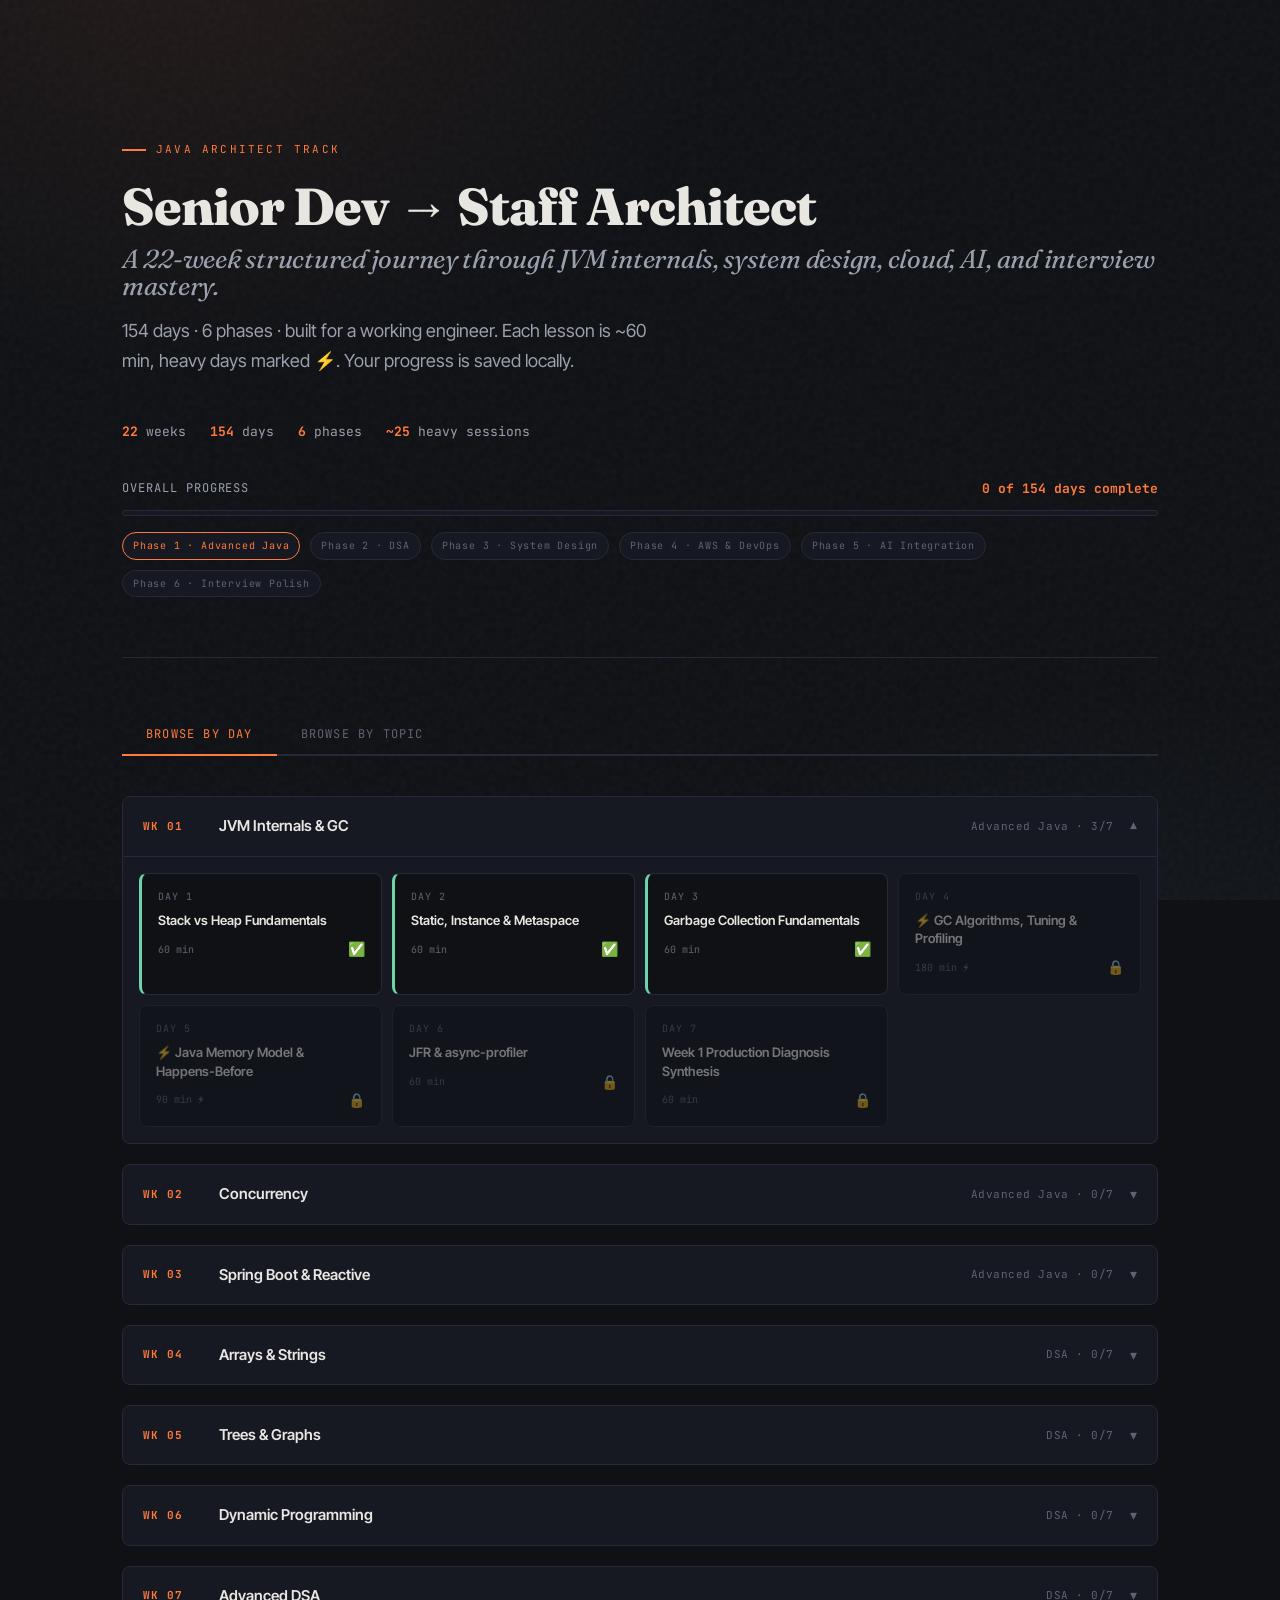
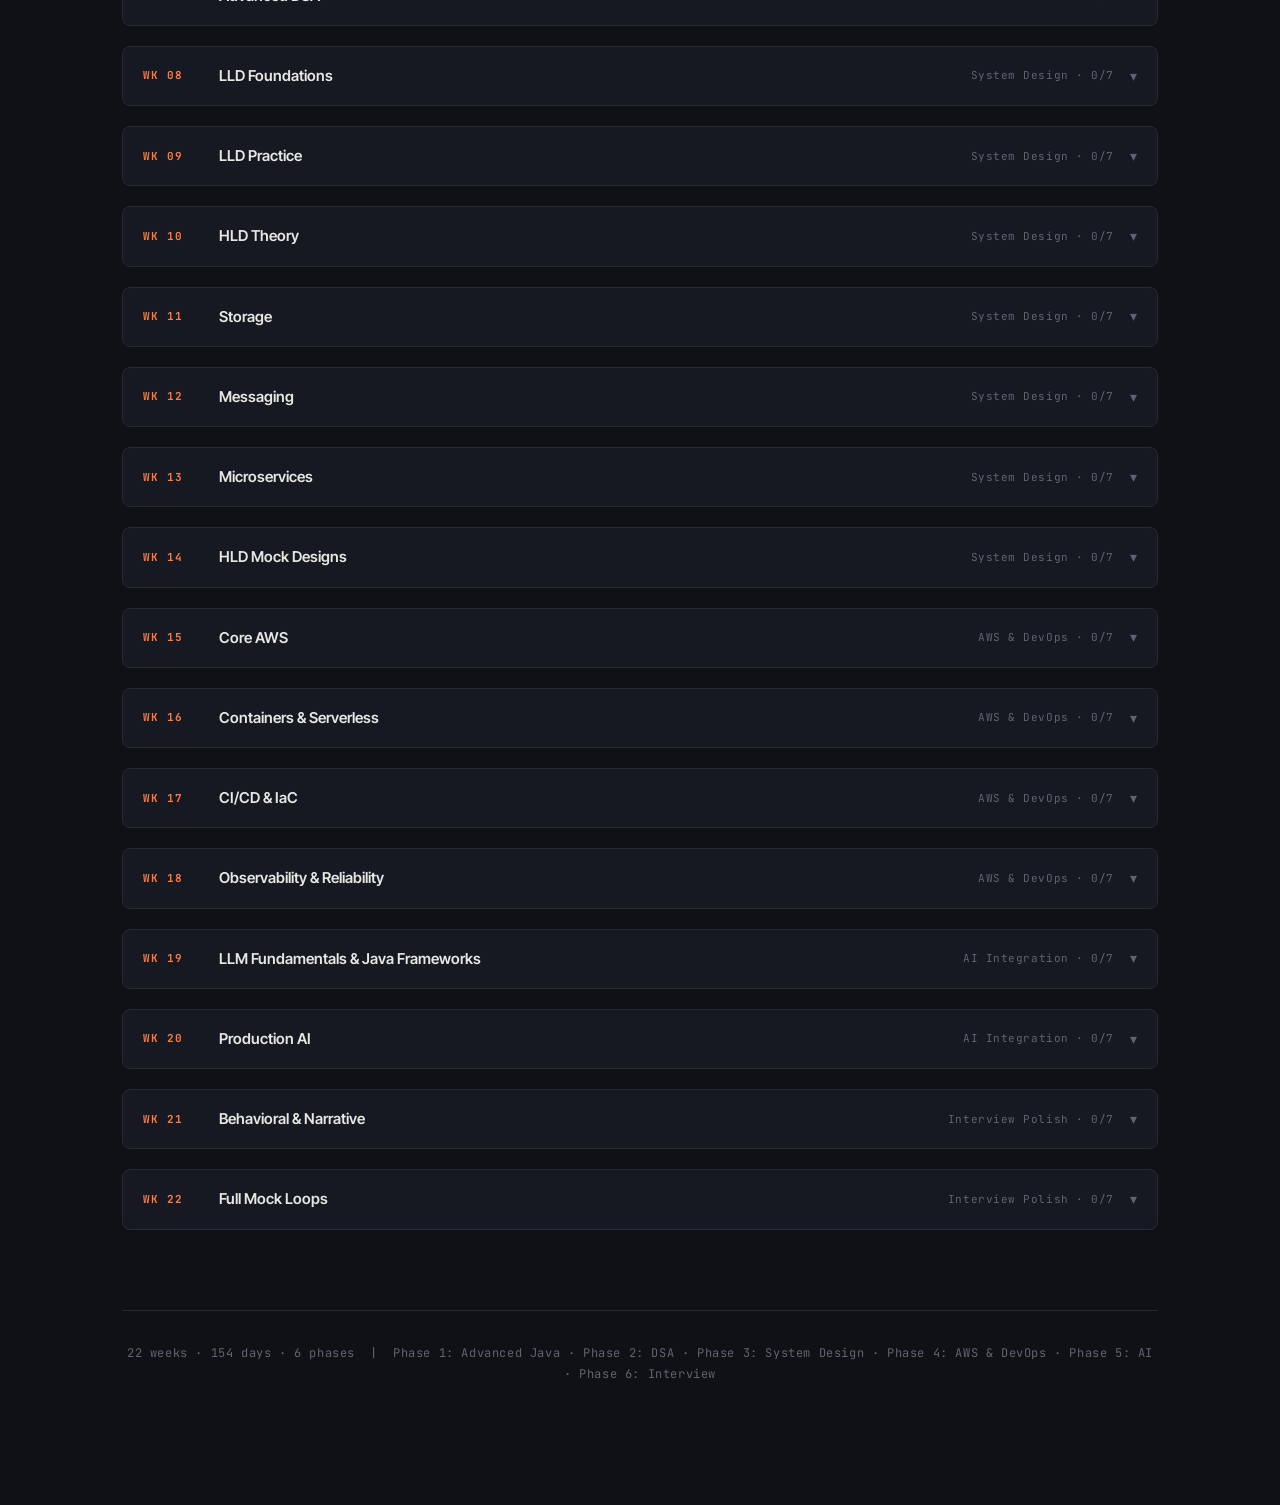
==== index.html @ 2252a4d2 "Initial site: 22-week Java Architect Track curriculum - index.html: landing page with progress bar, " ====
<!DOCTYPE html>
<html lang="en">
<head>
<meta charset="UTF-8">
<meta name="viewport" content="width=device-width, initial-scale=1.0">
<title>Java Architect Track — 22-Week Curriculum</title>
<link rel="preconnect" href="https://fonts.googleapis.com">
<link rel="preconnect" href="https://fonts.gstatic.com" crossorigin>
<link href="https://fonts.googleapis.com/css2?family=Fraunces:opsz,wght@9..144,400;9..144,600;9..144,800&family=JetBrains+Mono:wght@400;500;700&family=Inter+Tight:wght@400;500;600&display=swap" rel="stylesheet">
<link rel="stylesheet" href="assets/styles.css">
<style>
  /* Landing-page only overrides */
  body {
    background-image:
      radial-gradient(ellipse 900px 700px at 15% -5%, rgba(255,122,61,0.08), transparent 60%),
      radial-gradient(ellipse 700px 500px at 85% 110%, rgba(122,184,232,0.05), transparent 60%);
  }
  .hero-stat {
    display: inline-flex;
    align-items: center;
    gap: 8px;
    font-family: 'JetBrains Mono', monospace;
    font-size: 13px;
    color: var(--ink-dim);
    margin-right: 20px;
  }
  .hero-stat strong { color: var(--accent); }
</style>
</head>
<body>
<div class="grain"></div>

<div class="container-wide">

  <!-- ── HERO ─────────────────────────────────────────────── -->
  <section class="hero">
    <div class="hero-label">Java Architect Track</div>
    <h1>
      Senior Dev → Staff Architect
      <span class="sub">A 22-week structured journey through JVM internals, system design, cloud, AI, and interview mastery.</span>
    </h1>
    <p class="hero-subtitle">
      154 days · 6 phases · built for a working engineer. Each lesson is ~60 min, heavy days marked ⚡. Your progress is saved locally.
    </p>

    <div style="margin-bottom: 20px;">
      <span class="hero-stat"><strong>22</strong> weeks</span>
      <span class="hero-stat"><strong>154</strong> days</span>
      <span class="hero-stat"><strong>6</strong> phases</span>
      <span class="hero-stat"><strong>~25</strong> heavy sessions</span>
    </div>

    <!-- Progress bar -->
    <div class="progress-block">
      <div class="progress-meta">
        <span class="progress-label">OVERALL PROGRESS</span>
        <span class="progress-count" id="progress-count">0 of 154 days complete</span>
      </div>
      <div class="progress-bar-track">
        <div class="progress-bar-fill" id="progress-bar-fill" style="width:0%"></div>
      </div>
      <div class="progress-phases">
        <span class="phase-chip active">Phase 1 · Advanced Java</span>
        <span class="phase-chip">Phase 2 · DSA</span>
        <span class="phase-chip">Phase 3 · System Design</span>
        <span class="phase-chip">Phase 4 · AWS &amp; DevOps</span>
        <span class="phase-chip">Phase 5 · AI Integration</span>
        <span class="phase-chip">Phase 6 · Interview Polish</span>
      </div>
    </div>
  </section>

  <!-- ── NAV TABS ──────────────────────────────────────────── -->
  <nav class="tab-nav">
    <button class="tab-btn active" data-tab="day"   onclick="switchTab('day')">Browse by Day</button>
    <button class="tab-btn"        data-tab="topic" onclick="switchTab('topic')">Browse by Topic</button>
  </nav>

  <!-- ── BY DAY ────────────────────────────────────────────── -->
  <div class="tab-panel active" id="by-day-panel">
    <p class="section-label">All 22 Weeks</p>
    <!-- Rendered by app.js renderByDay() -->
  </div>

  <!-- ── BY TOPIC ──────────────────────────────────────────── -->
  <div class="tab-panel" id="by-topic-panel">
    <p class="section-label">By Topic</p>
    <!-- Rendered by app.js renderByTopic() -->
  </div>

  <!-- ── FOOTER ────────────────────────────────────────────── -->
  <footer>
    22 weeks &middot; 154 days &middot; 6 phases &nbsp;|&nbsp;
    Phase 1: Advanced Java &middot; Phase 2: DSA &middot; Phase 3: System Design &middot; Phase 4: AWS &amp; DevOps &middot; Phase 5: AI &middot; Phase 6: Interview
  </footer>

</div>

<script src="data/curriculum.js"></script>
<script src="assets/app.js"></script>
</body>
</html>
---- assets/styles.css ----
/* ============================================================
   Java Architect Track — Shared Design System
   Used by: index.html + all week-XX/day-Y.html lesson pages
   ============================================================ */

/* ── Google Fonts are loaded via <link> in each HTML head ── */

/* ── Design tokens ─────────────────────────────────────── */
:root {
  --bg:            #0f1115;
  --bg-elev:       #161922;
  --bg-code:       #1c2030;
  --ink:           #e8e6e1;
  --ink-dim:       #9aa0ad;
  --ink-faint:     #5e6473;
  --accent:        #ff7a3d;
  --accent-soft:   #ffb38a;
  --line:          #252a37;
  --green:         #6ed3a8;
  --yellow:        #e8c87a;
  --red:           #e87a7a;
  --blue:          #7ab8e8;
  --purple:        #b18ae0;
  --radius-sm:     4px;
  --radius-md:     8px;
  --radius-lg:     10px;
}

/* ── Reset ─────────────────────────────────────────────── */
*, *::before, *::after { box-sizing: border-box; margin: 0; padding: 0; }
html { scroll-behavior: smooth; }

/* ── Base ───────────────────────────────────────────────── */
body {
  background: var(--bg);
  color: var(--ink);
  font-family: 'Inter Tight', sans-serif;
  font-size: 17px;
  line-height: 1.75;
  background-image:
    radial-gradient(ellipse 800px 600px at 20% 0%, rgba(255,122,61,0.06), transparent 60%),
    radial-gradient(ellipse 600px 400px at 90% 100%, rgba(122,184,232,0.04), transparent 60%);
  background-attachment: fixed;
}

/* Grain overlay */
.grain {
  position: fixed;
  inset: 0;
  pointer-events: none;
  opacity: 0.04;
  z-index: 1;
  background-image: url("data:image/svg+xml,%3Csvg viewBox='0 0 200 200' xmlns='http://www.w3.org/2000/svg'%3E%3Cfilter id='n'%3E%3CfeTurbulence type='fractalNoise' baseFrequency='0.85'/%3E%3C/filter%3E%3Crect width='100%25' height='100%25' filter='url(%23n)'/%3E%3C/svg%3E");
}

/* ── Layout containers ─────────────────────────────────── */
.container {
  max-width: 820px;
  margin: 0 auto;
  padding: 60px 32px 120px;
  position: relative;
  z-index: 2;
}
.container-wide {
  max-width: 1100px;
  margin: 0 auto;
  padding: 60px 32px 120px;
  position: relative;
  z-index: 2;
}

/* ── Typography ─────────────────────────────────────────── */
h1 {
  font-family: 'Fraunces', serif;
  font-weight: 800;
  font-size: clamp(34px, 5.5vw, 52px);
  line-height: 1.05;
  letter-spacing: -0.02em;
  margin-bottom: 20px;
}
h1 .sub {
  display: block;
  font-style: italic;
  font-weight: 400;
  color: var(--ink-dim);
  font-size: 0.5em;
  margin-top: 12px;
  letter-spacing: -0.01em;
}
h2 {
  font-family: 'Fraunces', serif;
  font-weight: 600;
  font-size: 30px;
  letter-spacing: -0.01em;
  margin-bottom: 24px;
  line-height: 1.2;
}
h3 {
  font-family: 'Fraunces', serif;
  font-weight: 600;
  font-size: 21px;
  margin: 36px 0 14px;
  color: var(--ink);
}
h4 {
  font-family: 'Inter Tight', sans-serif;
  font-weight: 600;
  font-size: 15px;
  margin: 24px 0 10px;
  color: var(--accent-soft);
  text-transform: uppercase;
  letter-spacing: 0.05em;
}
p { margin-bottom: 16px; }
p strong { color: var(--ink); font-weight: 600; }
p em { color: var(--accent-soft); font-style: italic; }

/* ── Inline code ────────────────────────────────────────── */
code {
  font-family: 'JetBrains Mono', monospace;
  font-size: 0.88em;
  background: var(--bg-code);
  padding: 2px 7px;
  border-radius: var(--radius-sm);
  color: var(--accent-soft);
  border: 1px solid var(--line);
}

/* ── Code blocks ────────────────────────────────────────── */
pre {
  background: var(--bg-code);
  border: 1px solid var(--line);
  border-left: 3px solid var(--accent);
  border-radius: 6px;
  padding: 20px 24px;
  overflow-x: auto;
  margin: 20px 0;
  font-family: 'JetBrains Mono', monospace;
  font-size: 14px;
  line-height: 1.75;
}
pre code {
  background: none;
  border: none;
  padding: 0;
  color: var(--ink);
  font-size: inherit;
}

/* Syntax highlight helpers */
.kw        { color: var(--blue); }
.str       { color: var(--green); }
.cmt       { color: var(--ink-faint); font-style: italic; }
.typ       { color: var(--accent-soft); }
.num-lit   { color: var(--yellow); }
.line-label {
  color: var(--purple);
  font-weight: 700;
  background: rgba(177,138,224,0.12);
  padding: 1px 6px;
  border-radius: 3px;
}

/* ── Lists ──────────────────────────────────────────────── */
ul, ol { margin: 12px 0 20px; padding-left: 0; list-style: none; }
ul li, ol li { position: relative; padding-left: 28px; margin-bottom: 14px; }
ul li::before {
  content: '\2192';
  position: absolute;
  left: 0; top: 0;
  color: var(--accent);
  font-family: 'JetBrains Mono', monospace;
}
ol { counter-reset: item; }
ol li { counter-increment: item; padding-left: 36px; }
ol li::before {
  content: counter(item, decimal-leading-zero);
  position: absolute;
  left: 0; top: 2px;
  color: var(--accent);
  font-family: 'JetBrains Mono', monospace;
  font-size: 12px;
  font-weight: 700;
}

/* ── SVG diagram wrapper ─────────────────────────────────── */
.diagram-svg {
  background: var(--bg-elev);
  border: 1px solid var(--line);
  border-radius: var(--radius-lg);
  padding: 28px 20px;
  margin: 28px 0;
  box-shadow: 0 8px 32px rgba(0,0,0,0.25);
}
.diagram-svg svg { width: 100%; height: auto; display: block; }
.diagram-caption {
  text-align: center;
  color: var(--ink-faint);
  font-size: 13px;
  font-style: italic;
  margin-top: -12px;
  margin-bottom: 28px;
}

/* ── Tables ─────────────────────────────────────────────── */
.compare {
  width: 100%;
  border-collapse: collapse;
  margin: 24px 0;
  background: var(--bg-elev);
  border-radius: var(--radius-md);
  overflow: hidden;
  border: 1px solid var(--line);
  font-size: 15px;
}
.compare th, .compare td {
  padding: 14px 18px;
  text-align: left;
  border-bottom: 1px solid var(--line);
  vertical-align: top;
}
.compare th {
  background: rgba(255,122,61,0.08);
  color: var(--accent);
  font-weight: 600;
  font-family: 'JetBrains Mono', monospace;
  font-size: 12px;
  letter-spacing: 0.08em;
  text-transform: uppercase;
}
.compare tr:last-child td { border-bottom: none; }
.compare td:first-child { font-weight: 600; color: var(--ink); width: 28%; }

/* ── Lesson page header ─────────────────────────────────── */
.lesson-header {
  border-bottom: 1px solid var(--line);
  padding-bottom: 40px;
  margin-bottom: 56px;
}
.back-link {
  display: inline-flex;
  align-items: center;
  gap: 6px;
  font-family: 'JetBrains Mono', monospace;
  font-size: 12px;
  letter-spacing: 0.08em;
  color: var(--ink-faint);
  text-decoration: none;
  margin-bottom: 24px;
  transition: color 0.15s;
}
.back-link:hover { color: var(--accent); }

.meta {
  display: flex;
  align-items: center;
  gap: 16px;
  font-family: 'JetBrains Mono', monospace;
  font-size: 12px;
  letter-spacing: 0.08em;
  text-transform: uppercase;
  color: var(--ink-dim);
  margin-bottom: 24px;
  flex-wrap: wrap;
}
.meta .dot {
  width: 6px; height: 6px; border-radius: 50%;
  background: var(--accent);
  box-shadow: 0 0 12px var(--accent);
}
.meta .phase { color: var(--accent); }

.scope {
  display: inline-flex;
  align-items: center;
  gap: 10px;
  padding: 8px 14px;
  background: var(--bg-elev);
  border: 1px solid var(--line);
  border-radius: 6px;
  font-family: 'JetBrains Mono', monospace;
  font-size: 13px;
  color: var(--ink-dim);
}
.scope strong { color: var(--ink); font-weight: 500; }

/* ── Lesson stages ──────────────────────────────────────── */
.stage { margin-bottom: 72px; scroll-margin-top: 20px; }
.stage-tag {
  display: inline-flex;
  align-items: center;
  gap: 10px;
  font-family: 'JetBrains Mono', monospace;
  font-size: 11px;
  letter-spacing: 0.15em;
  color: var(--accent);
  margin-bottom: 18px;
  padding: 6px 12px;
  border: 1px solid var(--accent);
  border-radius: var(--radius-sm);
}
.stage-tag .time {
  color: var(--ink-faint);
  font-size: 10px;
  border-left: 1px solid var(--line);
  padding-left: 10px;
  margin-left: 4px;
}

/* ── Content cards / callouts ───────────────────────────── */
.recap {
  background: linear-gradient(180deg, rgba(110,211,168,0.07), rgba(110,211,168,0.02));
  border: 1px solid rgba(110,211,168,0.25);
  border-radius: var(--radius-md);
  padding: 20px 24px;
  margin: 32px 0 48px;
}
.recap-tag {
  font-family: 'JetBrains Mono', monospace;
  font-size: 11px;
  letter-spacing: 0.15em;
  color: var(--green);
  display: block;
  margin-bottom: 10px;
}
.recap p:last-child { margin-bottom: 0; }

.analogy {
  background: linear-gradient(180deg, rgba(122,184,232,0.07), rgba(122,184,232,0.02));
  border: 1px solid rgba(122,184,232,0.25);
  border-radius: var(--radius-md);
  padding: 24px 28px;
  margin: 24px 0;
  position: relative;
}
.analogy::before {
  content: 'ANALOGY';
  position: absolute; top: -10px; left: 20px;
  background: var(--bg); padding: 0 10px;
  font-family: 'JetBrains Mono', monospace;
  font-size: 10px; letter-spacing: 0.15em; color: var(--blue);
}

.check {
  background: var(--bg-elev);
  border: 1px solid var(--line);
  border-left: 3px solid var(--green);
  border-radius: 6px;
  padding: 20px 24px;
  margin: 28px 0;
}
.check-tag {
  font-family: 'JetBrains Mono', monospace;
  font-size: 11px;
  letter-spacing: 0.15em;
  color: var(--green);
  margin-bottom: 10px;
  display: block;
}
.check p:last-child { margin-bottom: 0; }

.key-rule {
  background: linear-gradient(180deg, rgba(177,138,224,0.08), rgba(177,138,224,0.02));
  border: 1px solid rgba(177,138,224,0.3);
  border-radius: var(--radius-md);
  padding: 22px 26px;
  margin: 24px 0;
  position: relative;
}
.key-rule::before {
  content: 'THE RULE';
  position: absolute; top: -10px; left: 20px;
  background: var(--bg); padding: 0 10px;
  font-family: 'JetBrains Mono', monospace;
  font-size: 10px; letter-spacing: 0.15em; color: var(--purple);
}
.key-rule.insight::before { content: 'KEY INSIGHT'; }
.key-rule p:last-child { margin-bottom: 0; }

.architect-callout {
  background: linear-gradient(180deg, rgba(232,122,122,0.07), rgba(232,122,122,0.02));
  border: 1px solid rgba(232,122,122,0.3);
  border-radius: var(--radius-md);
  padding: 22px 26px;
  margin: 28px 0;
  position: relative;
}
.architect-callout::before {
  content: 'WHY YOU CARE (QUANT DEV LENS)';
  position: absolute; top: -10px; left: 20px;
  background: var(--bg); padding: 0 10px;
  font-family: 'JetBrains Mono', monospace;
  font-size: 10px; letter-spacing: 0.15em; color: var(--red);
}
.architect-callout p:last-child { margin-bottom: 0; }

/* ── Challenge block (original static version) ──────────── */
.challenge {
  background: linear-gradient(180deg, rgba(255,122,61,0.08), rgba(255,122,61,0.02));
  border: 1px solid rgba(255,122,61,0.3);
  border-radius: var(--radius-lg);
  padding: 32px;
  margin: 40px 0;
}
.challenge-tag {
  display: inline-block;
  font-family: 'JetBrains Mono', monospace;
  font-size: 11px;
  letter-spacing: 0.15em;
  color: var(--accent);
  margin-bottom: 12px;
  padding: 4px 10px;
  border: 1px solid var(--accent);
  border-radius: var(--radius-sm);
}
.challenge h3 { margin-top: 8px; }

/* Answer table (static display) */
.answer-table {
  width: 100%;
  border-collapse: collapse;
  margin: 24px 0 12px;
  font-size: 15px;
}
.answer-table td {
  padding: 12px 14px;
  border-bottom: 1px solid var(--line);
}
.answer-table td:first-child {
  width: 60px;
  font-family: 'JetBrains Mono', monospace;
  color: var(--purple);
  font-weight: 700;
}
.answer-table td:nth-child(2) {
  font-family: 'JetBrains Mono', monospace;
  font-size: 13px;
  color: var(--ink);
}
.answer-table td:last-child {
  width: 110px;
  text-align: right;
  color: var(--ink-faint);
  font-family: 'JetBrains Mono', monospace;
  font-size: 12px;
  letter-spacing: 0.1em;
}

/* Pause/question box (day-1 legacy) */
.pause {
  background: linear-gradient(180deg, rgba(255,122,61,0.08), rgba(255,122,61,0.02));
  border: 1px solid rgba(255,122,61,0.3);
  border-radius: var(--radius-lg);
  padding: 28px 32px;
  margin: 36px 0;
}
.pause-tag {
  display: inline-block;
  font-family: 'JetBrains Mono', monospace;
  font-size: 11px;
  letter-spacing: 0.15em;
  color: var(--accent);
  margin-bottom: 12px;
  padding: 4px 10px;
  border: 1px solid var(--accent);
  border-radius: var(--radius-sm);
}
.pause h3 { margin-top: 0; }
.question-box {
  margin-top: 20px;
  padding: 16px 20px;
  background: var(--bg);
  border-radius: 6px;
  border: 1px dashed var(--line);
}
.question-box code.block {
  display: block;
  margin: 10px 0;
  padding: 12px;
  background: var(--bg-code);
  border-radius: var(--radius-sm);
  line-height: 1.6;
}

/* ── Interactive challenge form ─────────────────────────── */
.challenge-form {
  background: linear-gradient(180deg, rgba(255,122,61,0.08), rgba(255,122,61,0.02));
  border: 1px solid rgba(255,122,61,0.3);
  border-radius: var(--radius-lg);
  padding: 32px;
  margin: 40px 0;
}

.form-rows { margin: 24px 0; }

.form-row {
  display: grid;
  grid-template-columns: 1fr auto auto;
  align-items: start;
  gap: 12px;
  padding: 14px 0;
  border-bottom: 1px solid var(--line);
}
.form-row:last-child { border-bottom: none; }

.form-label {
  font-family: 'JetBrains Mono', monospace;
  font-size: 13px;
  color: var(--ink-dim);
  padding-top: 8px;
}
.form-label strong {
  color: var(--purple);
  font-size: 14px;
  display: block;
  margin-bottom: 2px;
}

.select-answer {
  appearance: none;
  background: var(--bg-elev);
  border: 1px solid var(--line);
  border-radius: var(--radius-sm);
  color: var(--ink);
  font-family: 'JetBrains Mono', monospace;
  font-size: 13px;
  padding: 8px 32px 8px 12px;
  cursor: pointer;
  min-width: 140px;
  background-image: url("data:image/svg+xml,%3Csvg width='10' height='6' viewBox='0 0 10 6' fill='none' xmlns='http://www.w3.org/2000/svg'%3E%3Cpath d='M1 1L5 5L9 1' stroke='%235e6473' stroke-width='1.5' stroke-linecap='round'/%3E%3C/svg%3E");
  background-repeat: no-repeat;
  background-position: right 10px center;
  transition: border-color 0.15s;
}
.select-answer:focus {
  outline: none;
  border-color: var(--accent);
}
.select-answer.correct {
  border-color: var(--green);
  background-color: rgba(110,211,168,0.07);
  color: var(--green);
}
.select-answer.wrong {
  border-color: var(--red);
  background-color: rgba(232,122,122,0.07);
  color: var(--red);
}
.select-answer:disabled { opacity: 0.7; cursor: default; }

.result-icon {
  font-size: 18px;
  line-height: 1;
  padding-top: 8px;
  min-width: 24px;
}

.hint-text {
  grid-column: 1 / -1;
  font-size: 13px;
  color: var(--red);
  font-style: italic;
  margin: 0;
  padding: 0 0 4px 0;
  display: none;
}
.hint-text.visible { display: block; }

.explanation-text {
  grid-column: 1 / -1;
  font-size: 13px;
  color: var(--green);
  margin: 0;
  padding: 4px 10px;
  background: rgba(110,211,168,0.06);
  border-radius: var(--radius-sm);
  border-left: 2px solid var(--green);
  display: none;
}
.explanation-text.visible { display: block; }

/* Open-ended textarea rows (day-3) */
.textarea-row {
  margin: 20px 0;
}
.textarea-label {
  font-family: 'JetBrains Mono', monospace;
  font-size: 12px;
  letter-spacing: 0.1em;
  color: var(--accent);
  display: block;
  margin-bottom: 8px;
}
.answer-textarea {
  width: 100%;
  background: var(--bg-elev);
  border: 1px solid var(--line);
  border-radius: var(--radius-md);
  color: var(--ink);
  font-family: 'Inter Tight', sans-serif;
  font-size: 15px;
  line-height: 1.7;
  padding: 14px 16px;
  resize: vertical;
  min-height: 100px;
  transition: border-color 0.15s;
}
.answer-textarea:focus { outline: none; border-color: var(--accent); }
.char-count {
  font-family: 'JetBrains Mono', monospace;
  font-size: 11px;
  color: var(--ink-faint);
  text-align: right;
  margin-top: 4px;
}
.char-count.ready { color: var(--green); }

/* Model answer reveal box */
.model-answer {
  background: rgba(110,211,168,0.06);
  border: 1px solid rgba(110,211,168,0.25);
  border-radius: var(--radius-md);
  padding: 20px 24px;
  margin-top: 12px;
  display: none;
}
.model-answer.visible { display: block; }
.model-answer-tag {
  font-family: 'JetBrains Mono', monospace;
  font-size: 10px;
  letter-spacing: 0.15em;
  color: var(--green);
  display: block;
  margin-bottom: 8px;
}
.model-answer p:last-child { margin-bottom: 0; }

/* Form action buttons */
.form-actions {
  display: flex;
  gap: 12px;
  align-items: center;
  margin-top: 28px;
  flex-wrap: wrap;
}

.btn-check, .btn-reveal, .btn-show-answers {
  font-family: 'JetBrains Mono', monospace;
  font-size: 13px;
  font-weight: 700;
  letter-spacing: 0.08em;
  padding: 10px 22px;
  border-radius: var(--radius-sm);
  cursor: pointer;
  transition: all 0.15s;
  border: none;
}
.btn-check {
  background: var(--accent);
  color: var(--bg);
}
.btn-check:hover { background: var(--accent-soft); }
.btn-check:disabled { opacity: 0.5; cursor: default; }

.btn-reveal, .btn-show-answers {
  background: transparent;
  color: var(--ink-dim);
  border: 1px solid var(--line);
}
.btn-reveal:hover, .btn-show-answers:hover {
  border-color: var(--ink-dim);
  color: var(--ink);
}

/* Score display */
.score-display {
  margin-top: 20px;
  font-family: 'JetBrains Mono', monospace;
  font-size: 14px;
  color: var(--ink-dim);
  display: none;
}
.score-display.visible { display: block; }
.score-perfect { color: var(--green); font-weight: 700; }
.score-partial { color: var(--yellow); }
.score-poor    { color: var(--red); }

/* ── Confetti ────────────────────────────────────────────── */
.confetti-container {
  position: fixed;
  top: 0; left: 0;
  width: 100%; height: 100%;
  pointer-events: none;
  z-index: 9999;
  overflow: hidden;
}
.confetti-piece {
  position: absolute;
  top: -10px;
  width: 8px; height: 8px;
  border-radius: 2px;
  animation: confetti-fall 2.5s ease-in forwards;
}
@keyframes confetti-fall {
  0%   { transform: translateY(0) rotate(0deg); opacity: 1; }
  80%  { opacity: 1; }
  100% { transform: translateY(100vh) rotate(720deg); opacity: 0; }
}

/* ── Next-day unlock banner ─────────────────────────────── */
.unlock-banner {
  background: linear-gradient(135deg, rgba(110,211,168,0.12), rgba(110,211,168,0.04));
  border: 1px solid rgba(110,211,168,0.4);
  border-radius: var(--radius-md);
  padding: 20px 24px;
  margin-top: 24px;
  display: none;
}
.unlock-banner.visible { display: block; }
.unlock-banner a {
  color: var(--green);
  text-decoration: none;
  font-weight: 600;
}
.unlock-banner a:hover { text-decoration: underline; }

/* ── Footer ──────────────────────────────────────────────── */
footer {
  margin-top: 80px;
  padding-top: 32px;
  border-top: 1px solid var(--line);
  font-family: 'JetBrains Mono', monospace;
  font-size: 12px;
  color: var(--ink-faint);
  letter-spacing: 0.05em;
  text-align: center;
}

/* ═══════════════════════════════════════════════════════════
   LANDING PAGE (index.html specific styles)
   ═══════════════════════════════════════════════════════════ */

/* Hero */
.hero {
  padding: 80px 0 60px;
  border-bottom: 1px solid var(--line);
  margin-bottom: 56px;
}
.hero-label {
  font-family: 'JetBrains Mono', monospace;
  font-size: 11px;
  letter-spacing: 0.2em;
  color: var(--accent);
  text-transform: uppercase;
  margin-bottom: 20px;
  display: flex;
  align-items: center;
  gap: 10px;
}
.hero-label::before {
  content: '';
  display: block;
  width: 24px;
  height: 2px;
  background: var(--accent);
}
.hero h1 { margin-bottom: 16px; }
.hero-subtitle {
  font-size: 18px;
  color: var(--ink-dim);
  max-width: 560px;
  margin-bottom: 40px;
  line-height: 1.65;
}

/* Progress bar */
.progress-block { margin-top: 32px; }
.progress-meta {
  display: flex;
  justify-content: space-between;
  align-items: center;
  margin-bottom: 10px;
}
.progress-label {
  font-family: 'JetBrains Mono', monospace;
  font-size: 12px;
  color: var(--ink-dim);
  letter-spacing: 0.08em;
}
.progress-count {
  font-family: 'JetBrains Mono', monospace;
  font-size: 13px;
  color: var(--accent);
  font-weight: 700;
}
.progress-bar-track {
  height: 6px;
  background: var(--bg-elev);
  border-radius: 999px;
  overflow: hidden;
  border: 1px solid var(--line);
}
.progress-bar-fill {
  height: 100%;
  background: linear-gradient(90deg, var(--accent), var(--accent-soft));
  border-radius: 999px;
  transition: width 0.6s ease;
}
.progress-phases {
  display: flex;
  gap: 10px;
  margin-top: 16px;
  flex-wrap: wrap;
}
.phase-chip {
  font-family: 'JetBrains Mono', monospace;
  font-size: 10px;
  letter-spacing: 0.08em;
  padding: 4px 10px;
  border-radius: 999px;
  border: 1px solid var(--line);
  color: var(--ink-faint);
  background: var(--bg-elev);
}
.phase-chip.active { border-color: var(--accent); color: var(--accent); }

/* Tab navigation */
.tab-nav {
  display: flex;
  gap: 0;
  border-bottom: 2px solid var(--line);
  margin-bottom: 40px;
}
.tab-btn {
  font-family: 'JetBrains Mono', monospace;
  font-size: 12px;
  letter-spacing: 0.1em;
  text-transform: uppercase;
  padding: 12px 24px;
  background: none;
  border: none;
  color: var(--ink-faint);
  cursor: pointer;
  position: relative;
  transition: color 0.15s;
}
.tab-btn::after {
  content: '';
  position: absolute;
  bottom: -2px; left: 0; right: 0;
  height: 2px;
  background: var(--accent);
  transform: scaleX(0);
  transition: transform 0.2s;
}
.tab-btn:hover { color: var(--ink-dim); }
.tab-btn.active { color: var(--accent); }
.tab-btn.active::after { transform: scaleX(1); }

.tab-panel { display: none; }
.tab-panel.active { display: block; }

/* Section label (shared by both tabs) */
.section-label {
  font-family: 'JetBrains Mono', monospace;
  font-size: 11px;
  letter-spacing: 0.2em;
  text-transform: uppercase;
  color: var(--ink-faint);
  margin-bottom: 24px;
  display: flex;
  align-items: center;
  gap: 12px;
}
.section-label::after {
  content: '';
  flex: 1;
  height: 1px;
  background: var(--line);
}

/* Week accordion */
.week-section { margin-bottom: 20px; }
.week-header {
  display: flex;
  align-items: center;
  gap: 16px;
  padding: 16px 20px;
  background: var(--bg-elev);
  border: 1px solid var(--line);
  border-radius: var(--radius-md);
  cursor: pointer;
  transition: border-color 0.15s;
  user-select: none;
}
.week-header:hover { border-color: var(--accent); }
.week-header.open { border-bottom-left-radius: 0; border-bottom-right-radius: 0; }
.week-number {
  font-family: 'JetBrains Mono', monospace;
  font-size: 11px;
  color: var(--accent);
  font-weight: 700;
  letter-spacing: 0.1em;
  min-width: 60px;
}
.week-title {
  font-family: 'Inter Tight', sans-serif;
  font-weight: 600;
  font-size: 15px;
  color: var(--ink);
  flex: 1;
}
.week-meta {
  font-family: 'JetBrains Mono', monospace;
  font-size: 11px;
  color: var(--ink-faint);
  letter-spacing: 0.05em;
}
.week-chevron {
  color: var(--ink-faint);
  font-size: 14px;
  transition: transform 0.2s;
}
.week-header.open .week-chevron { transform: rotate(180deg); }

.week-days {
  display: none;
  grid-template-columns: repeat(auto-fill, minmax(200px, 1fr));
  gap: 10px;
  padding: 16px;
  background: var(--bg-elev);
  border: 1px solid var(--line);
  border-top: none;
  border-radius: 0 0 var(--radius-md) var(--radius-md);
}
.week-days.open { display: grid; }

/* Day card */
.day-card {
  display: block;
  background: var(--bg);
  border: 1px solid var(--line);
  border-radius: var(--radius-md);
  padding: 14px 16px;
  text-decoration: none;
  transition: border-color 0.15s, transform 0.1s;
  position: relative;
}
.day-card:hover:not(.locked) { border-color: var(--accent); transform: translateY(-1px); }
.day-card.locked { opacity: 0.45; cursor: not-allowed; }
.day-card.done   { border-left: 3px solid var(--green); }
.day-card.current { border-left: 3px solid var(--accent); }

.day-number {
  font-family: 'JetBrains Mono', monospace;
  font-size: 10px;
  color: var(--ink-faint);
  letter-spacing: 0.1em;
  margin-bottom: 6px;
}
.day-title {
  font-family: 'Inter Tight', sans-serif;
  font-weight: 600;
  font-size: 13px;
  color: var(--ink);
  line-height: 1.4;
  margin-bottom: 8px;
}
.day-card.coming-soon .day-title { color: var(--ink-faint); }
.day-footer {
  display: flex;
  justify-content: space-between;
  align-items: center;
}
.day-duration {
  font-family: 'JetBrains Mono', monospace;
  font-size: 10px;
  color: var(--ink-faint);
}
.day-status {
  font-size: 14px;
}

/* Tooltip for locked days */
.day-card.locked[data-tooltip]:hover::after {
  content: attr(data-tooltip);
  position: absolute;
  bottom: calc(100% + 6px);
  left: 50%;
  transform: translateX(-50%);
  background: var(--bg-elev);
  border: 1px solid var(--line);
  border-radius: 4px;
  padding: 6px 10px;
  font-family: 'Inter Tight', sans-serif;
  font-size: 12px;
  color: var(--ink-dim);
  white-space: nowrap;
  z-index: 10;
  pointer-events: none;
}

/* ── Topic cards ─────────────────────────────────────────── */
.topics-grid {
  display: grid;
  grid-template-columns: repeat(auto-fill, minmax(280px, 1fr));
  gap: 16px;
}
.topic-card {
  background: var(--bg-elev);
  border: 1px solid var(--line);
  border-radius: var(--radius-md);
  padding: 20px 22px;
  transition: border-color 0.15s;
}
.topic-card:hover { border-color: var(--blue); }
.topic-name {
  font-family: 'Fraunces', serif;
  font-weight: 600;
  font-size: 18px;
  color: var(--ink);
  margin-bottom: 6px;
}
.topic-stats {
  display: flex;
  gap: 16px;
  font-family: 'JetBrains Mono', monospace;
  font-size: 11px;
  color: var(--ink-faint);
  letter-spacing: 0.05em;
  margin-bottom: 14px;
}
.topic-stat span { color: var(--accent); font-weight: 700; }
.topic-days {
  display: flex;
  flex-direction: column;
  gap: 6px;
}
.topic-day-link {
  display: flex;
  justify-content: space-between;
  align-items: center;
  padding: 8px 10px;
  background: var(--bg);
  border: 1px solid var(--line);
  border-radius: var(--radius-sm);
  font-size: 13px;
  color: var(--ink-dim);
  text-decoration: none;
  transition: border-color 0.15s, color 0.15s;
}
.topic-day-link:hover { border-color: var(--accent); color: var(--ink); }
.topic-day-link.locked { opacity: 0.4; cursor: not-allowed; pointer-events: none; }
.topic-day-num {
  font-family: 'JetBrains Mono', monospace;
  font-size: 10px;
  color: var(--ink-faint);
}

/* ── Responsive ──────────────────────────────────────────── */
@media (max-width: 640px) {
  .container, .container-wide { padding: 40px 20px 80px; }
  pre  { font-size: 12px; padding: 16px; }
  .challenge, .challenge-form { padding: 24px 16px; }
  .analogy, .key-rule, .architect-callout { padding: 20px; }
  .week-days { grid-template-columns: 1fr 1fr; }
  .topics-grid { grid-template-columns: 1fr; }
  .form-row { grid-template-columns: 1fr auto; }
  .result-icon { display: none; }
  h2 { font-size: 24px; }
  .hero h1 { font-size: clamp(28px, 8vw, 44px); }
}
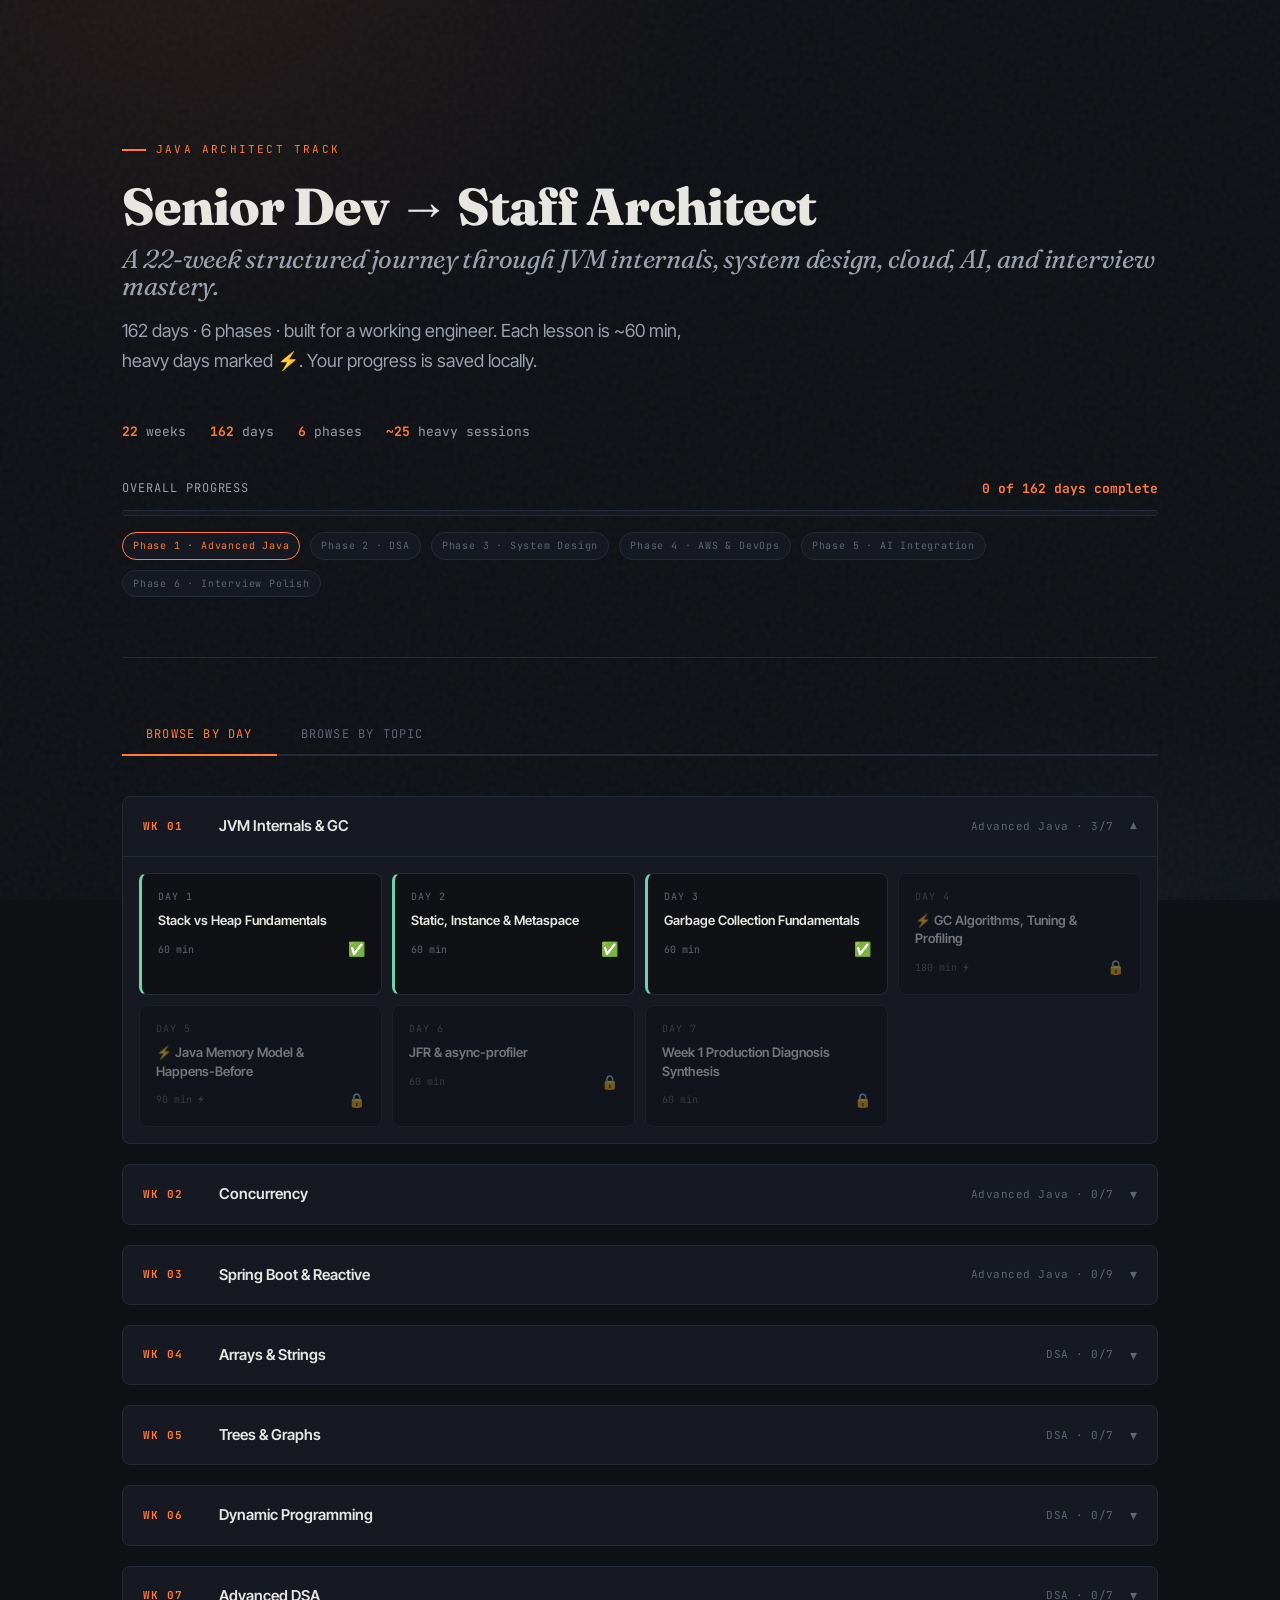
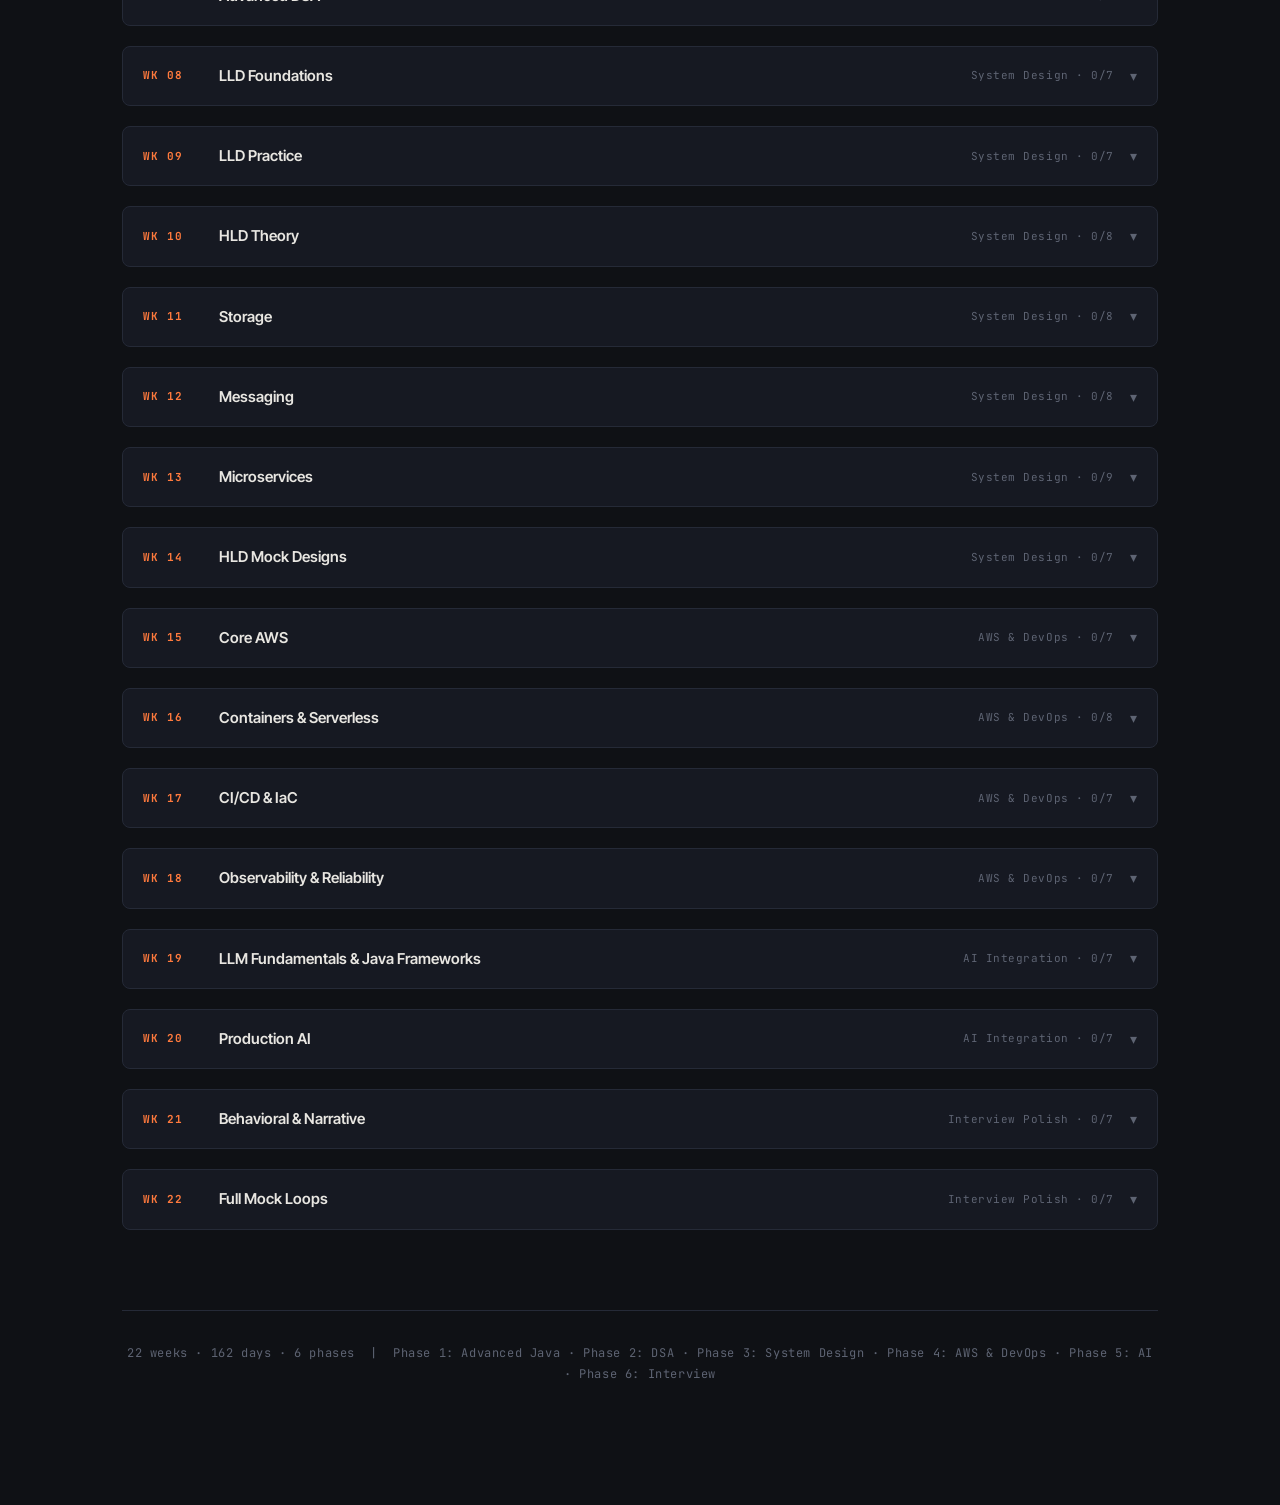
==== commit 58964b4e: "Add 8 new architect-critical days (154 → 162 total) New days added: - Day 21a: REST API Design + gRP" ====
--- a/index.html
+++ b/index.html
@@ -40,12 +40,12 @@
       <span class="sub">A 22-week structured journey through JVM internals, system design, cloud, AI, and interview mastery.</span>
     </h1>
     <p class="hero-subtitle">
-      154 days · 6 phases · built for a working engineer. Each lesson is ~60 min, heavy days marked ⚡. Your progress is saved locally.
+      162 days · 6 phases · built for a working engineer. Each lesson is ~60 min, heavy days marked ⚡. Your progress is saved locally.
     </p>
 
     <div style="margin-bottom: 20px;">
       <span class="hero-stat"><strong>22</strong> weeks</span>
-      <span class="hero-stat"><strong>154</strong> days</span>
+      <span class="hero-stat"><strong>162</strong> days</span>
       <span class="hero-stat"><strong>6</strong> phases</span>
       <span class="hero-stat"><strong>~25</strong> heavy sessions</span>
     </div>
@@ -54,7 +54,7 @@
     <div class="progress-block">
       <div class="progress-meta">
         <span class="progress-label">OVERALL PROGRESS</span>
-        <span class="progress-count" id="progress-count">0 of 154 days complete</span>
+        <span class="progress-count" id="progress-count">0 of 162 days complete</span>
       </div>
       <div class="progress-bar-track">
         <div class="progress-bar-fill" id="progress-bar-fill" style="width:0%"></div>
@@ -90,7 +90,7 @@
 
   <!-- ── FOOTER ────────────────────────────────────────────── -->
   <footer>
-    22 weeks &middot; 154 days &middot; 6 phases &nbsp;|&nbsp;
+    22 weeks &middot; 162 days &middot; 6 phases &nbsp;|&nbsp;
     Phase 1: Advanced Java &middot; Phase 2: DSA &middot; Phase 3: System Design &middot; Phase 4: AWS &amp; DevOps &middot; Phase 5: AI &middot; Phase 6: Interview
   </footer>
 
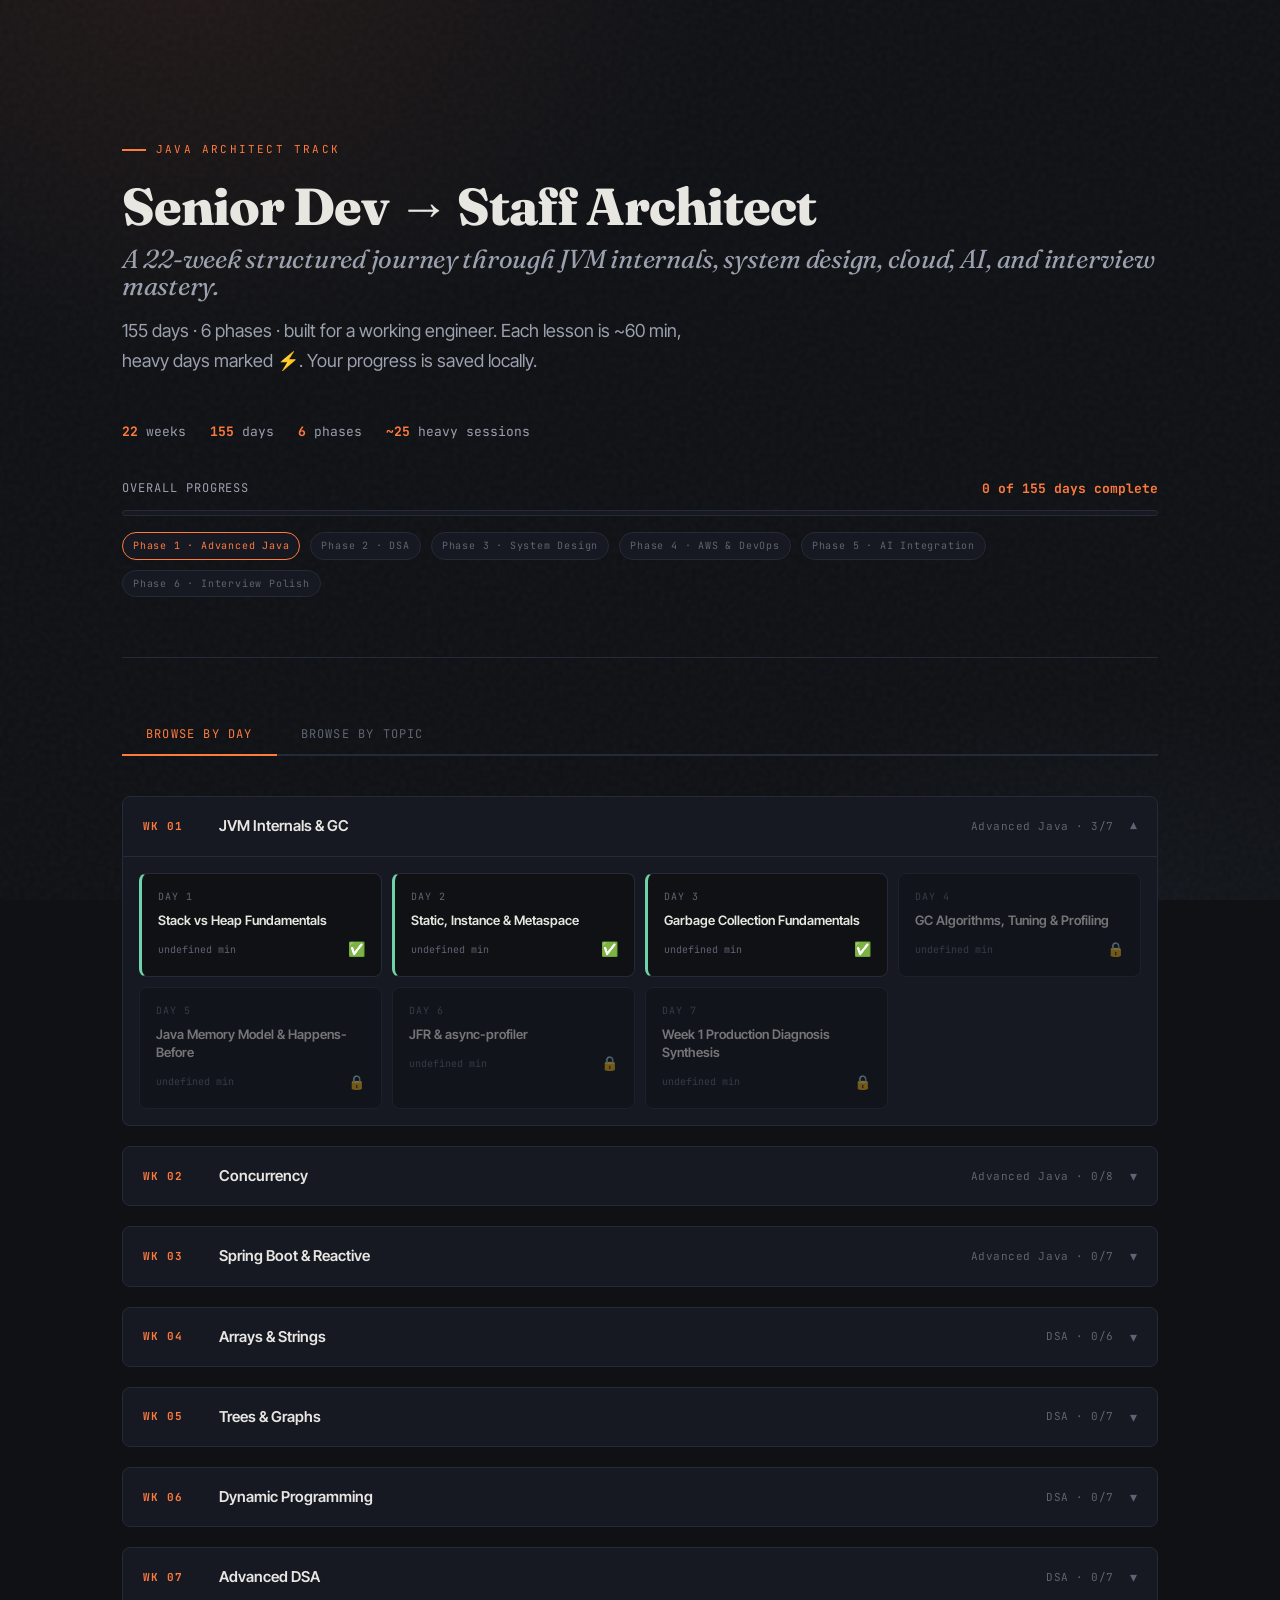
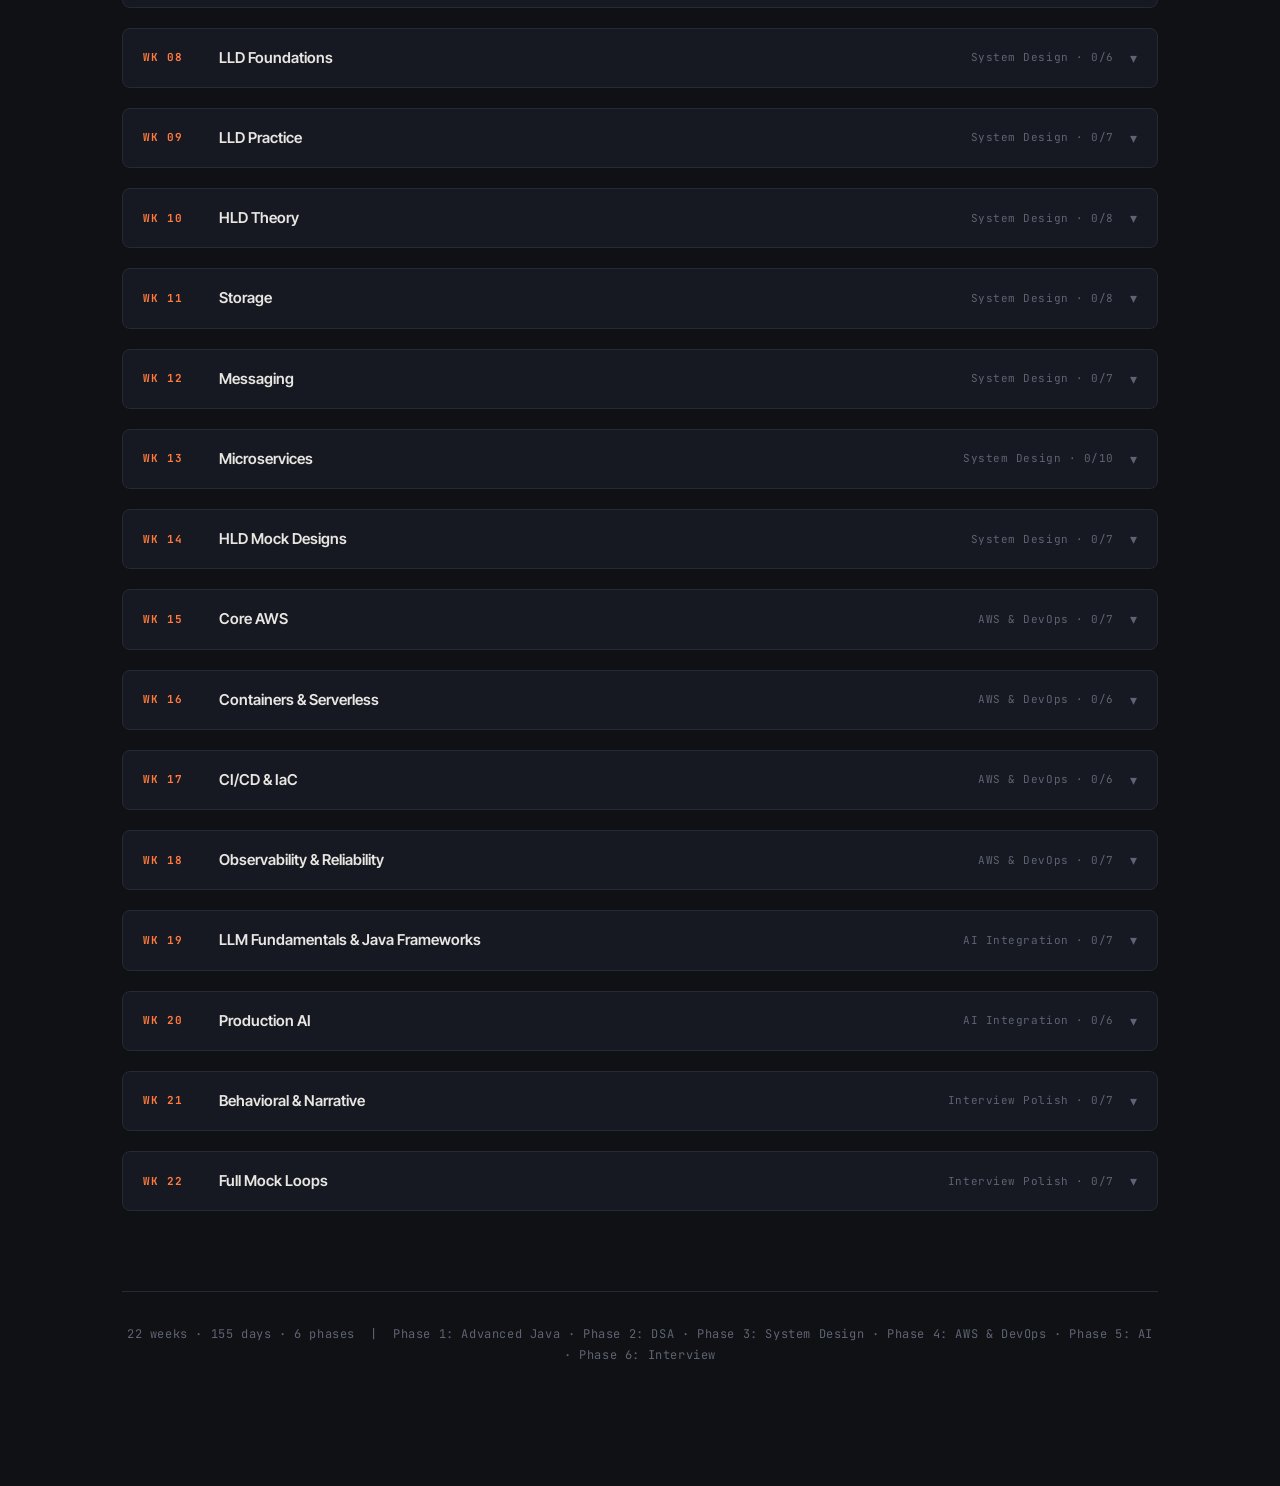
==== commit 022d44f2: "Restructure curriculum: remove durations, merge split topics, renumber days - Removed all duration f" ====
--- a/index.html
+++ b/index.html
@@ -40,12 +40,12 @@
       <span class="sub">A 22-week structured journey through JVM internals, system design, cloud, AI, and interview mastery.</span>
     </h1>
     <p class="hero-subtitle">
-      162 days · 6 phases · built for a working engineer. Each lesson is ~60 min, heavy days marked ⚡. Your progress is saved locally.
+      155 days · 6 phases · built for a working engineer. Each lesson is ~60 min, heavy days marked ⚡. Your progress is saved locally.
     </p>
 
     <div style="margin-bottom: 20px;">
       <span class="hero-stat"><strong>22</strong> weeks</span>
-      <span class="hero-stat"><strong>162</strong> days</span>
+      <span class="hero-stat"><strong>155</strong> days</span>
       <span class="hero-stat"><strong>6</strong> phases</span>
       <span class="hero-stat"><strong>~25</strong> heavy sessions</span>
     </div>
@@ -54,7 +54,7 @@
     <div class="progress-block">
       <div class="progress-meta">
         <span class="progress-label">OVERALL PROGRESS</span>
-        <span class="progress-count" id="progress-count">0 of 162 days complete</span>
+        <span class="progress-count" id="progress-count">0 of 155 days complete</span>
       </div>
       <div class="progress-bar-track">
         <div class="progress-bar-fill" id="progress-bar-fill" style="width:0%"></div>
@@ -90,7 +90,7 @@
 
   <!-- ── FOOTER ────────────────────────────────────────────── -->
   <footer>
-    22 weeks &middot; 162 days &middot; 6 phases &nbsp;|&nbsp;
+    22 weeks &middot; 155 days &middot; 6 phases &nbsp;|&nbsp;
     Phase 1: Advanced Java &middot; Phase 2: DSA &middot; Phase 3: System Design &middot; Phase 4: AWS &amp; DevOps &middot; Phase 5: AI &middot; Phase 6: Interview
   </footer>
 
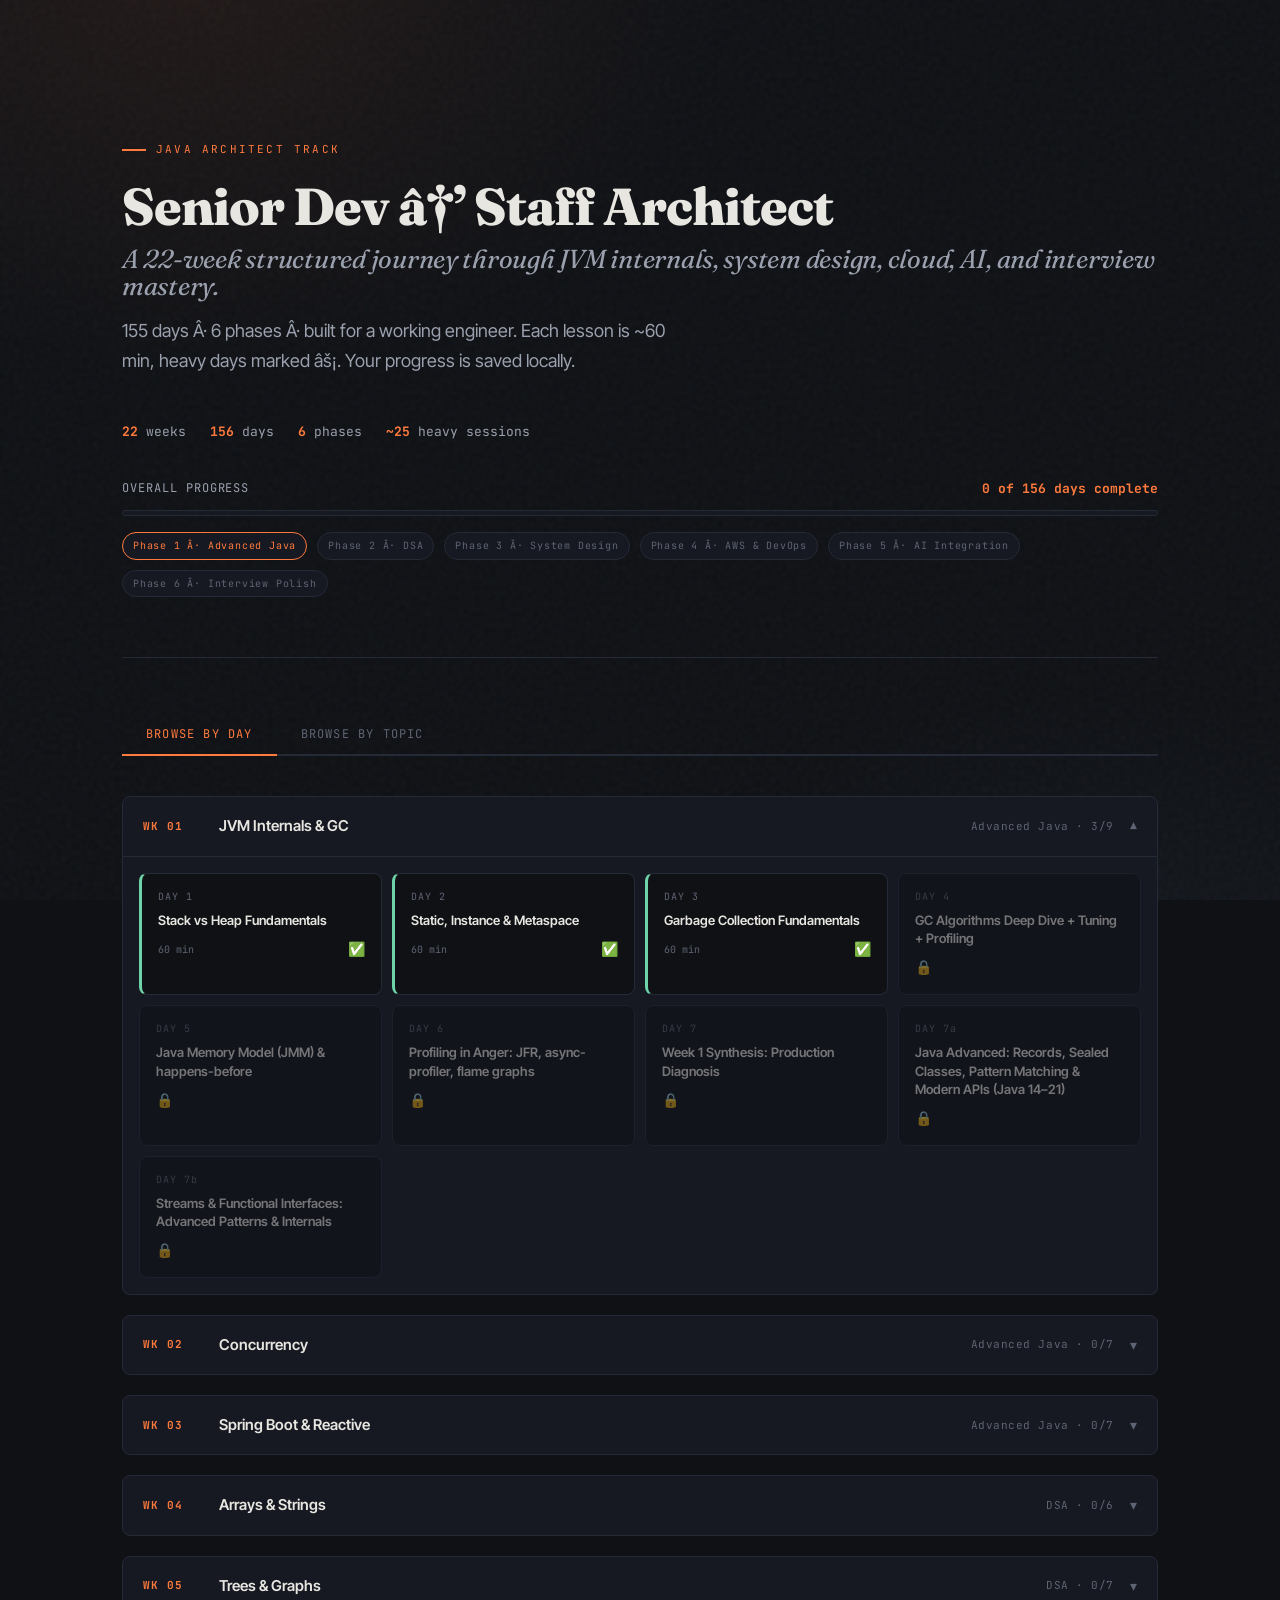
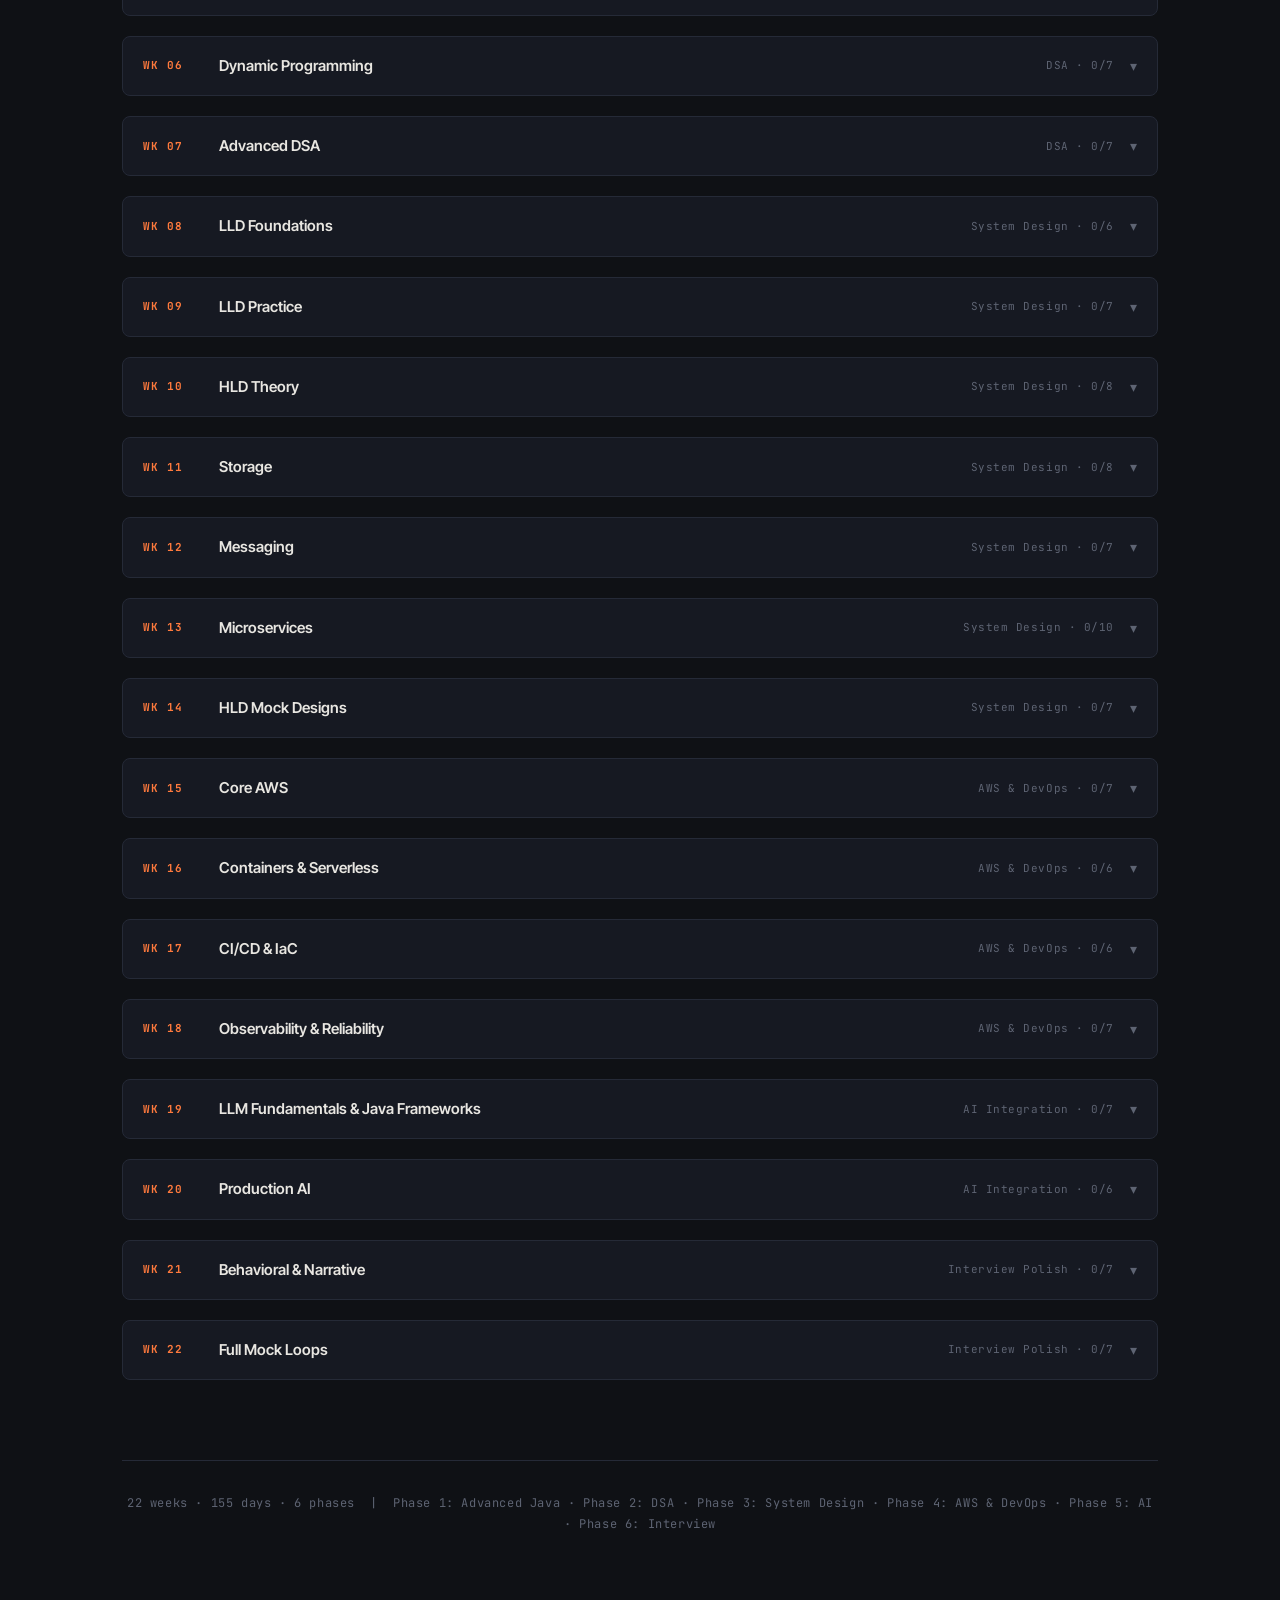
==== commit cd794239: "Move Java Advanced days into Week 1 (JVM) and add Streams day - Day 12a renamed to Day 7a and moved " ====
--- a/index.html
+++ b/index.html
@@ -1,9 +1,9 @@
-<!DOCTYPE html>
+﻿<!DOCTYPE html>
 <html lang="en">
 <head>
 <meta charset="UTF-8">
 <meta name="viewport" content="width=device-width, initial-scale=1.0">
-<title>Java Architect Track — 22-Week Curriculum</title>
+<title>Java Architect Track â€” 22-Week Curriculum</title>
 <link rel="preconnect" href="https://fonts.googleapis.com">
 <link rel="preconnect" href="https://fonts.gstatic.com" crossorigin>
 <link href="https://fonts.googleapis.com/css2?family=Fraunces:opsz,wght@9..144,400;9..144,600;9..144,800&family=JetBrains+Mono:wght@400;500;700&family=Inter+Tight:wght@400;500;600&display=swap" rel="stylesheet">
@@ -32,20 +32,20 @@
 
 <div class="container-wide">
 
-  <!-- ── HERO ─────────────────────────────────────────────── -->
+  <!-- â”€â”€ HERO â”€â”€â”€â”€â”€â”€â”€â”€â”€â”€â”€â”€â”€â”€â”€â”€â”€â”€â”€â”€â”€â”€â”€â”€â”€â”€â”€â”€â”€â”€â”€â”€â”€â”€â”€â”€â”€â”€â”€â”€â”€â”€â”€â”€â”€â”€â”€ -->
   <section class="hero">
     <div class="hero-label">Java Architect Track</div>
     <h1>
-      Senior Dev → Staff Architect
+      Senior Dev â†’ Staff Architect
       <span class="sub">A 22-week structured journey through JVM internals, system design, cloud, AI, and interview mastery.</span>
     </h1>
     <p class="hero-subtitle">
-      155 days · 6 phases · built for a working engineer. Each lesson is ~60 min, heavy days marked ⚡. Your progress is saved locally.
+      155 days Â· 6 phases Â· built for a working engineer. Each lesson is ~60 min, heavy days marked âš¡. Your progress is saved locally.
     </p>
 
     <div style="margin-bottom: 20px;">
       <span class="hero-stat"><strong>22</strong> weeks</span>
-      <span class="hero-stat"><strong>155</strong> days</span>
+      <span class="hero-stat"><strong>156</strong> days</span>
       <span class="hero-stat"><strong>6</strong> phases</span>
       <span class="hero-stat"><strong>~25</strong> heavy sessions</span>
     </div>
@@ -54,41 +54,41 @@
     <div class="progress-block">
       <div class="progress-meta">
         <span class="progress-label">OVERALL PROGRESS</span>
-        <span class="progress-count" id="progress-count">0 of 155 days complete</span>
+        <span class="progress-count" id="progress-count">0 of 156 days complete</span>
       </div>
       <div class="progress-bar-track">
         <div class="progress-bar-fill" id="progress-bar-fill" style="width:0%"></div>
       </div>
       <div class="progress-phases">
-        <span class="phase-chip active">Phase 1 · Advanced Java</span>
-        <span class="phase-chip">Phase 2 · DSA</span>
-        <span class="phase-chip">Phase 3 · System Design</span>
-        <span class="phase-chip">Phase 4 · AWS &amp; DevOps</span>
-        <span class="phase-chip">Phase 5 · AI Integration</span>
-        <span class="phase-chip">Phase 6 · Interview Polish</span>
+        <span class="phase-chip active">Phase 1 Â· Advanced Java</span>
+        <span class="phase-chip">Phase 2 Â· DSA</span>
+        <span class="phase-chip">Phase 3 Â· System Design</span>
+        <span class="phase-chip">Phase 4 Â· AWS &amp; DevOps</span>
+        <span class="phase-chip">Phase 5 Â· AI Integration</span>
+        <span class="phase-chip">Phase 6 Â· Interview Polish</span>
       </div>
     </div>
   </section>
 
-  <!-- ── NAV TABS ──────────────────────────────────────────── -->
+  <!-- â”€â”€ NAV TABS â”€â”€â”€â”€â”€â”€â”€â”€â”€â”€â”€â”€â”€â”€â”€â”€â”€â”€â”€â”€â”€â”€â”€â”€â”€â”€â”€â”€â”€â”€â”€â”€â”€â”€â”€â”€â”€â”€â”€â”€â”€â”€â”€â”€ -->
   <nav class="tab-nav">
     <button class="tab-btn active" data-tab="day"   onclick="switchTab('day')">Browse by Day</button>
     <button class="tab-btn"        data-tab="topic" onclick="switchTab('topic')">Browse by Topic</button>
   </nav>
 
-  <!-- ── BY DAY ────────────────────────────────────────────── -->
+  <!-- â”€â”€ BY DAY â”€â”€â”€â”€â”€â”€â”€â”€â”€â”€â”€â”€â”€â”€â”€â”€â”€â”€â”€â”€â”€â”€â”€â”€â”€â”€â”€â”€â”€â”€â”€â”€â”€â”€â”€â”€â”€â”€â”€â”€â”€â”€â”€â”€â”€â”€ -->
   <div class="tab-panel active" id="by-day-panel">
     <p class="section-label">All 22 Weeks</p>
     <!-- Rendered by app.js renderByDay() -->
   </div>
 
-  <!-- ── BY TOPIC ──────────────────────────────────────────── -->
+  <!-- â”€â”€ BY TOPIC â”€â”€â”€â”€â”€â”€â”€â”€â”€â”€â”€â”€â”€â”€â”€â”€â”€â”€â”€â”€â”€â”€â”€â”€â”€â”€â”€â”€â”€â”€â”€â”€â”€â”€â”€â”€â”€â”€â”€â”€â”€â”€â”€â”€ -->
   <div class="tab-panel" id="by-topic-panel">
     <p class="section-label">By Topic</p>
     <!-- Rendered by app.js renderByTopic() -->
   </div>
 
-  <!-- ── FOOTER ────────────────────────────────────────────── -->
+  <!-- â”€â”€ FOOTER â”€â”€â”€â”€â”€â”€â”€â”€â”€â”€â”€â”€â”€â”€â”€â”€â”€â”€â”€â”€â”€â”€â”€â”€â”€â”€â”€â”€â”€â”€â”€â”€â”€â”€â”€â”€â”€â”€â”€â”€â”€â”€â”€â”€â”€â”€ -->
   <footer>
     22 weeks &middot; 155 days &middot; 6 phases &nbsp;|&nbsp;
     Phase 1: Advanced Java &middot; Phase 2: DSA &middot; Phase 3: System Design &middot; Phase 4: AWS &amp; DevOps &middot; Phase 5: AI &middot; Phase 6: Interview
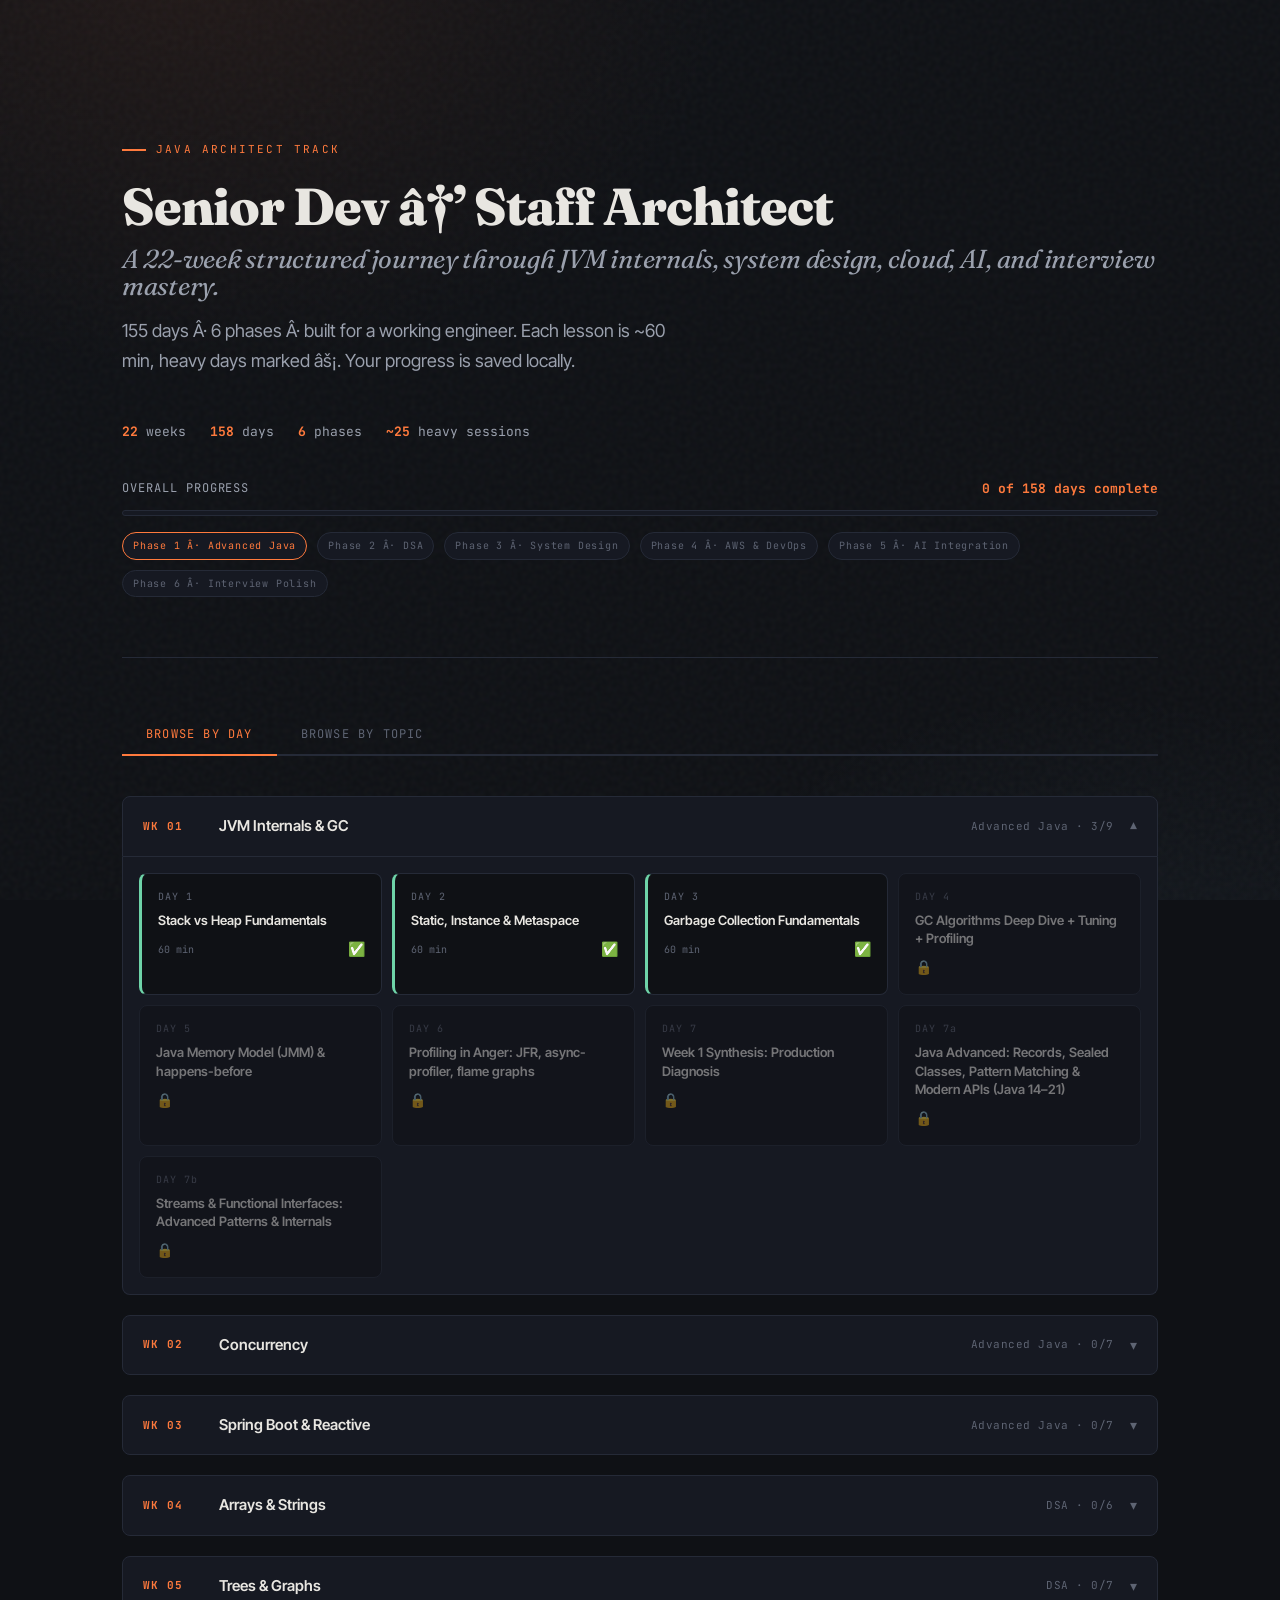
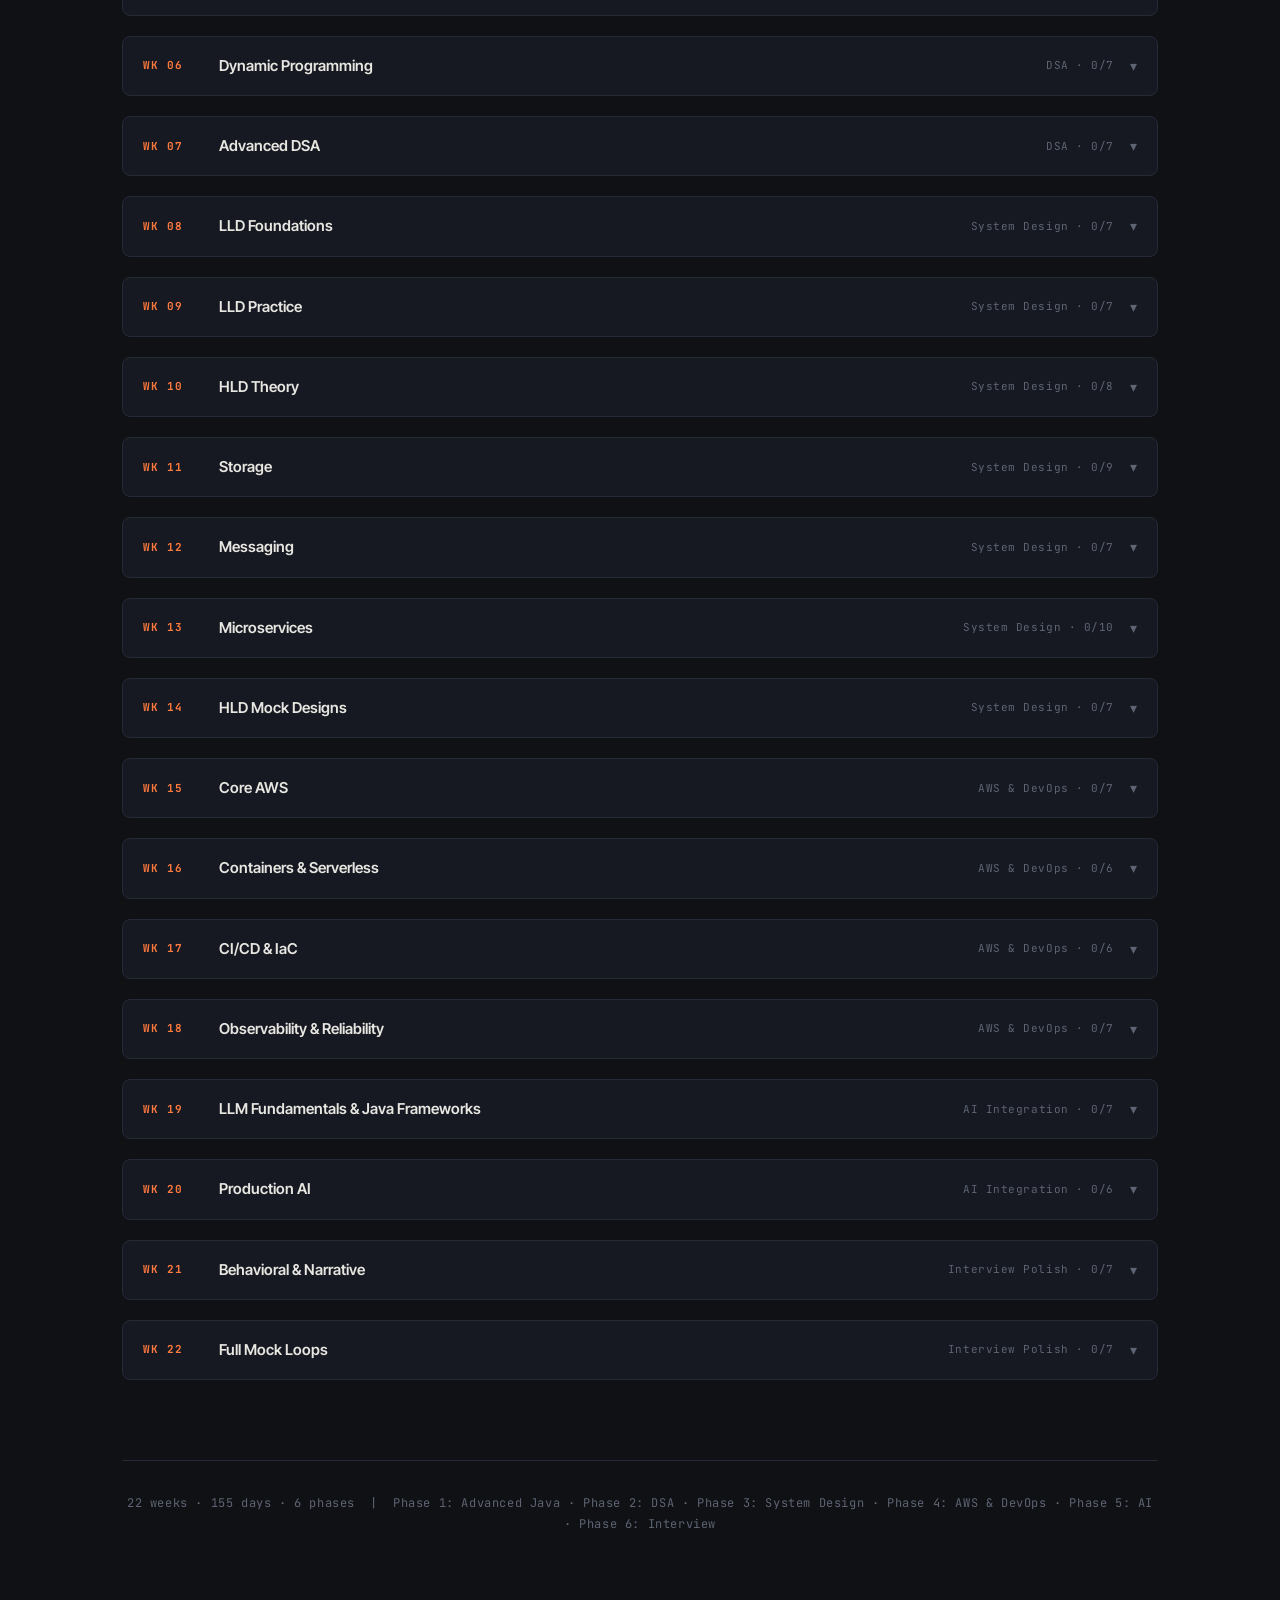
==== commit 08e994a0: "Add UML Diagrams (Day 49a) and DB Normalization (Day 69a) Day 49a — UML Diagrams for Software Archit" ====
--- a/index.html
+++ b/index.html
@@ -45,7 +45,7 @@
 
     <div style="margin-bottom: 20px;">
       <span class="hero-stat"><strong>22</strong> weeks</span>
-      <span class="hero-stat"><strong>156</strong> days</span>
+      <span class="hero-stat"><strong>158</strong> days</span>
       <span class="hero-stat"><strong>6</strong> phases</span>
       <span class="hero-stat"><strong>~25</strong> heavy sessions</span>
     </div>
@@ -54,7 +54,7 @@
     <div class="progress-block">
       <div class="progress-meta">
         <span class="progress-label">OVERALL PROGRESS</span>
-        <span class="progress-count" id="progress-count">0 of 156 days complete</span>
+        <span class="progress-count" id="progress-count">0 of 158 days complete</span>
       </div>
       <div class="progress-bar-track">
         <div class="progress-bar-fill" id="progress-bar-fill" style="width:0%"></div>
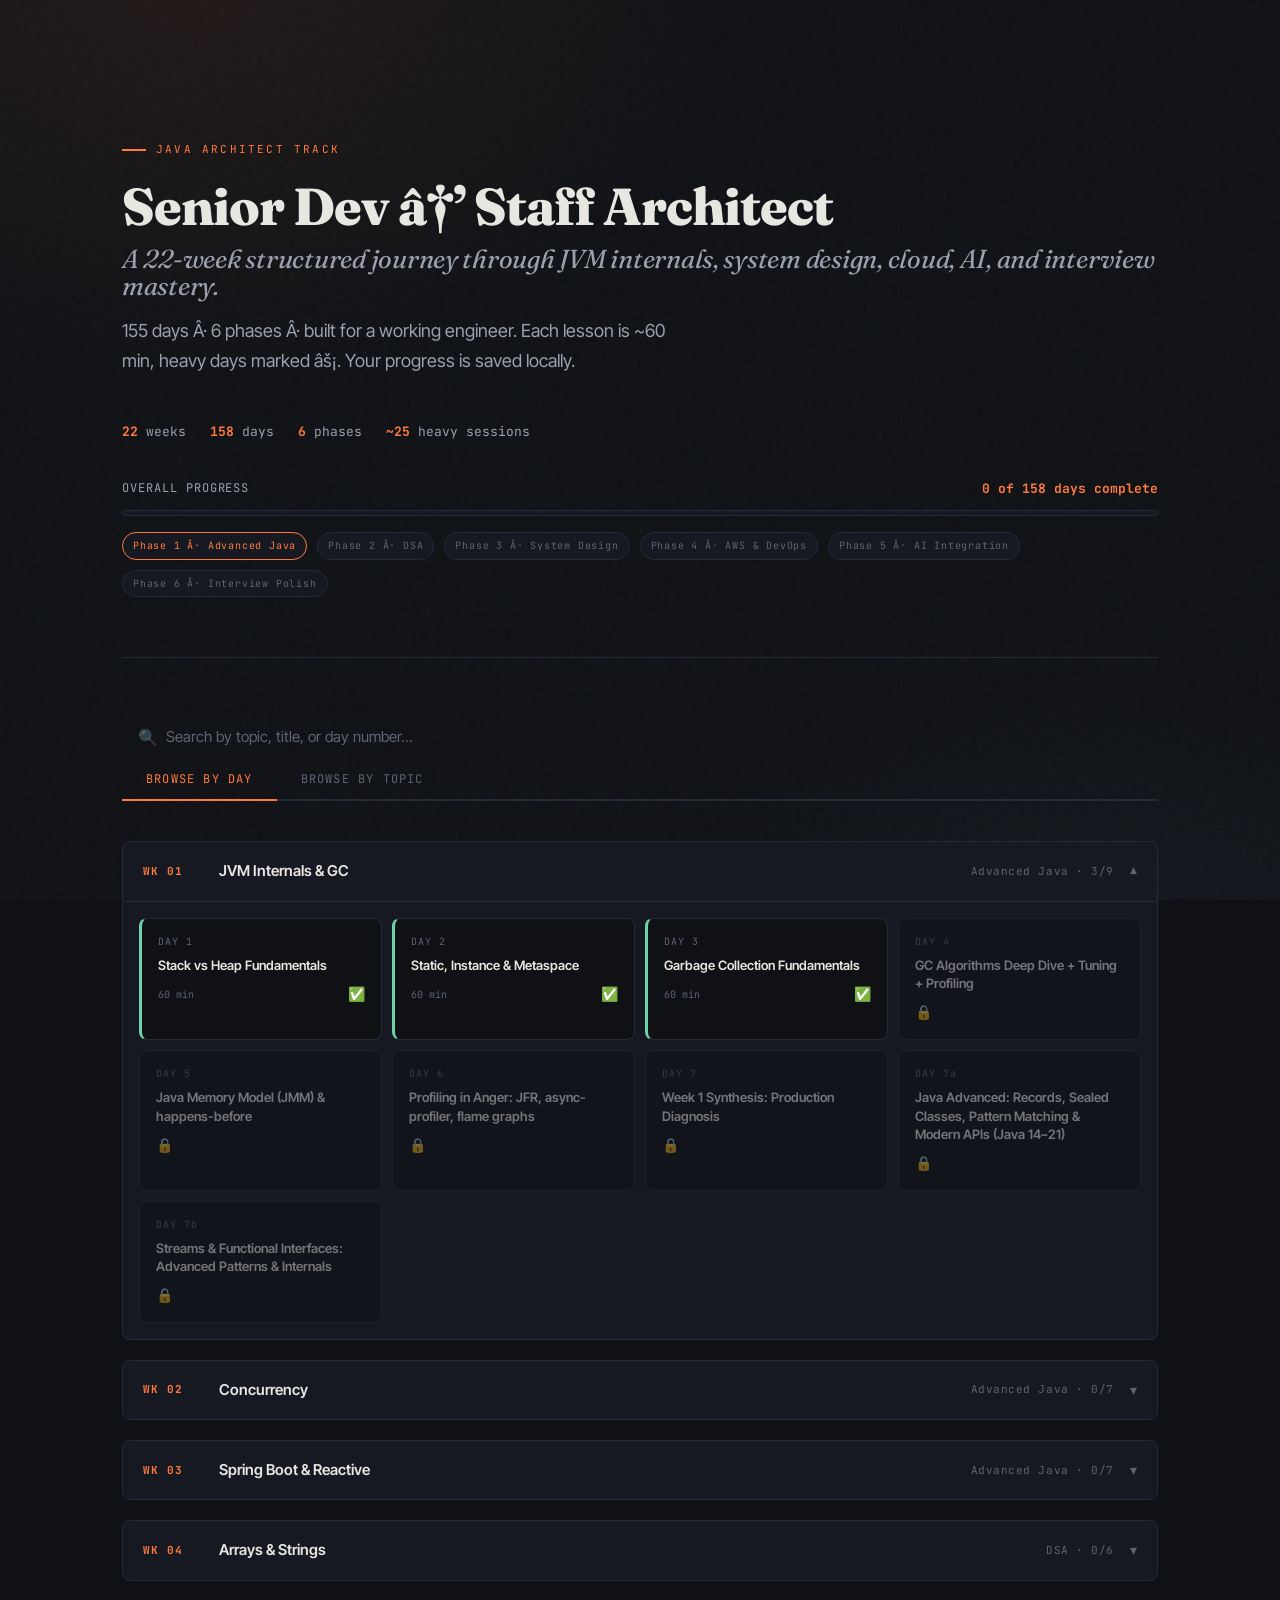
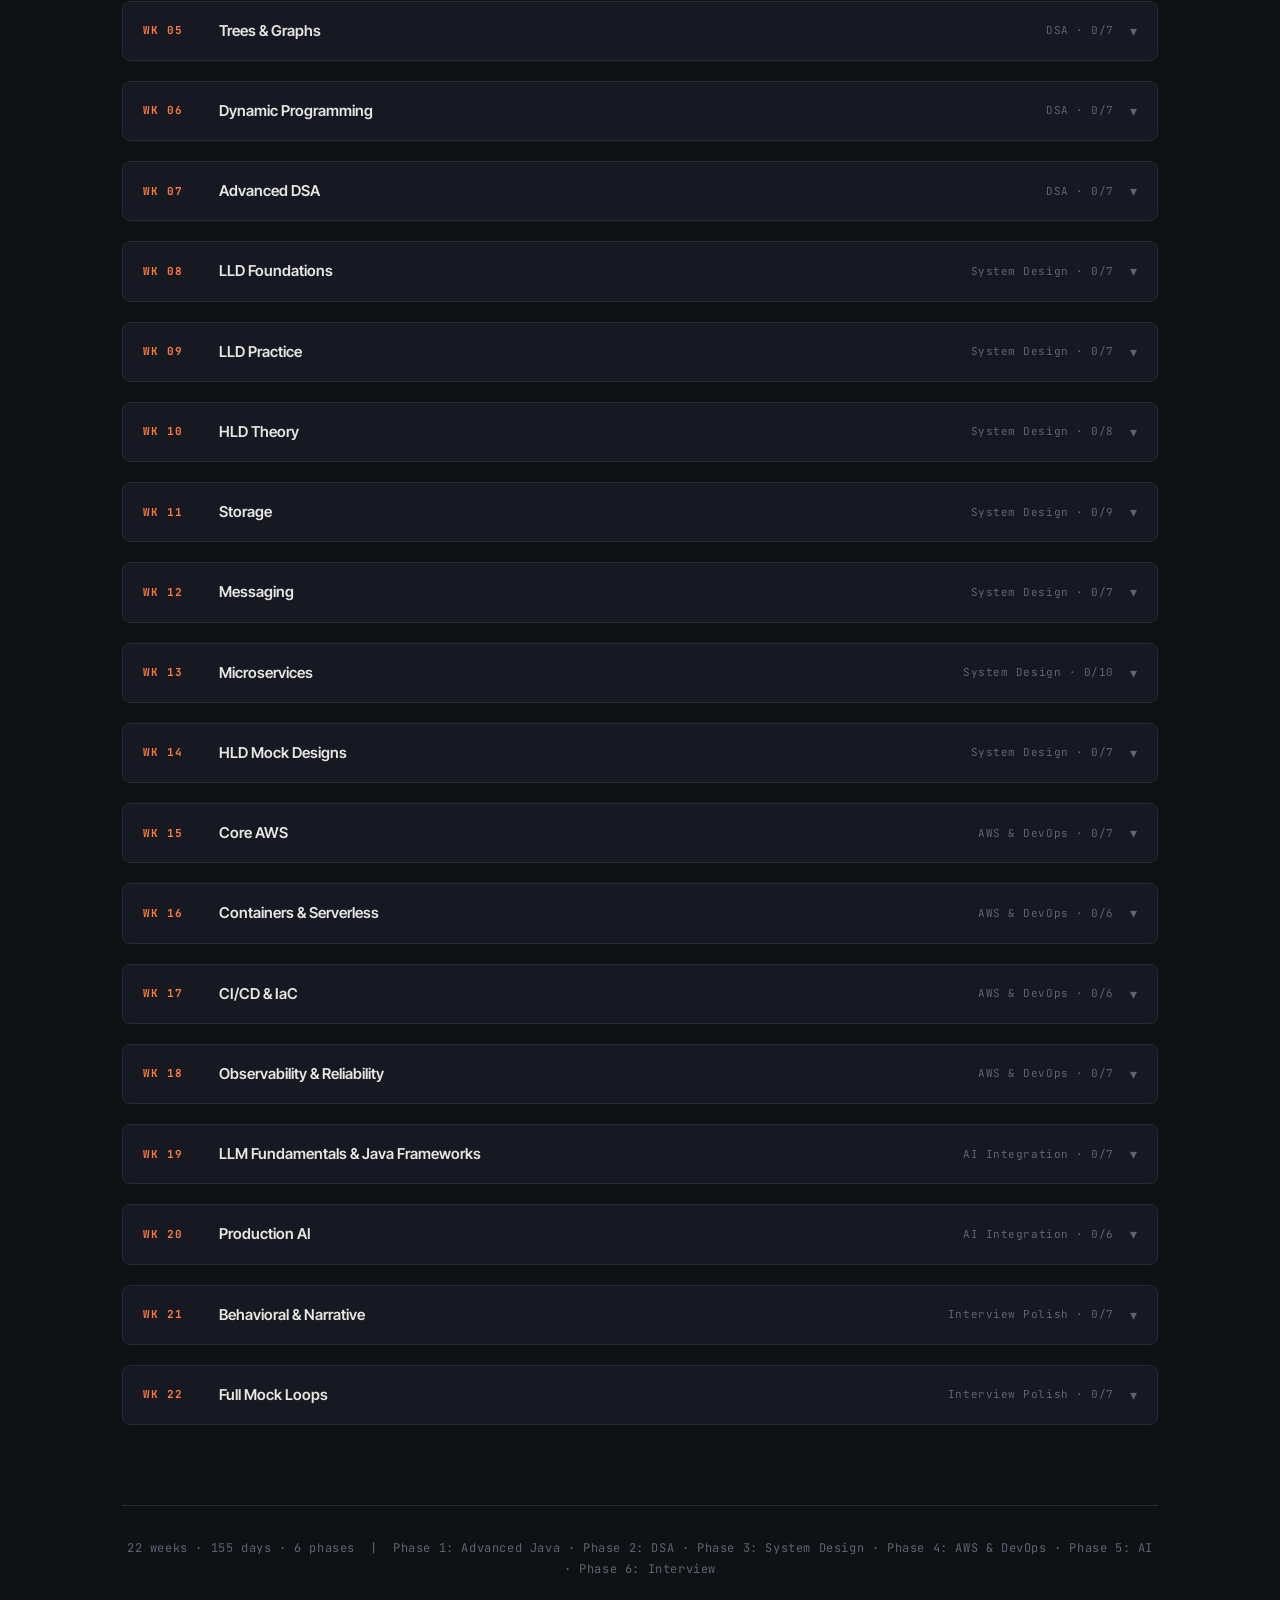
==== commit f53d4410: "Add live search across day titles, topics, and week names - Search bar appears above tab nav on land" ====
--- a/index.html
+++ b/index.html
@@ -25,6 +25,136 @@
     margin-right: 20px;
   }
   .hero-stat strong { color: var(--accent); }
+
+  /* ── Search bar ───────────────────────────────────────────── */
+  .search-wrap {
+    position: relative;
+    margin: 28px 0 0;
+  }
+  .search-icon {
+    position: absolute;
+    left: 16px;
+    top: 50%;
+    transform: translateY(-50%);
+    font-size: 16px;
+    opacity: .4;
+    pointer-events: none;
+  }
+  #search-input {
+    width: 100%;
+    box-sizing: border-box;
+    padding: 13px 44px 13px 44px;
+    background: var(--surface);
+    border: 1px solid var(--border);
+    border-radius: 10px;
+    color: var(--ink);
+    font-family: 'Inter Tight', sans-serif;
+    font-size: 15px;
+    outline: none;
+    transition: border-color .15s, box-shadow .15s;
+  }
+  #search-input::placeholder { color: var(--ink-faint); }
+  #search-input:focus {
+    border-color: var(--accent);
+    box-shadow: 0 0 0 3px rgba(255,122,61,.12);
+  }
+  .search-clear {
+    position: absolute;
+    right: 14px;
+    top: 50%;
+    transform: translateY(-50%);
+    background: none;
+    border: none;
+    color: var(--ink-dim);
+    font-size: 18px;
+    cursor: pointer;
+    padding: 4px 6px;
+    display: none;
+    line-height: 1;
+  }
+  .search-clear:hover { color: var(--ink); }
+
+  /* ── Search results panel ─────────────────────────────────── */
+  #search-panel { display: none; }
+  #search-panel.active { display: block; }
+  .search-meta {
+    font-family: 'JetBrains Mono', monospace;
+    font-size: 12px;
+    color: var(--ink-faint);
+    letter-spacing: .06em;
+    text-transform: uppercase;
+    margin: 20px 0 14px;
+  }
+  .search-meta strong { color: var(--ink-dim); }
+  .search-results-grid {
+    display: grid;
+    grid-template-columns: repeat(auto-fill, minmax(240px, 1fr));
+    gap: 12px;
+  }
+  .search-result-card {
+    background: var(--surface);
+    border: 1px solid var(--border);
+    border-radius: 10px;
+    padding: 14px 16px;
+    text-decoration: none;
+    color: inherit;
+    display: flex;
+    flex-direction: column;
+    gap: 5px;
+    transition: border-color .15s, transform .12s;
+  }
+  .search-result-card:hover {
+    border-color: var(--accent);
+    transform: translateY(-2px);
+  }
+  .search-result-card.locked {
+    opacity: .55;
+    cursor: default;
+    pointer-events: none;
+  }
+  .src-day {
+    font-family: 'JetBrains Mono', monospace;
+    font-size: 11px;
+    color: var(--accent);
+    letter-spacing: .05em;
+  }
+  .src-title {
+    font-size: 14px;
+    font-weight: 600;
+    color: var(--ink);
+    line-height: 1.35;
+  }
+  .src-title mark {
+    background: rgba(255,122,61,.22);
+    color: inherit;
+    border-radius: 2px;
+    padding: 0 1px;
+  }
+  .src-meta {
+    display: flex;
+    gap: 8px;
+    flex-wrap: wrap;
+    margin-top: 4px;
+  }
+  .src-topic {
+    font-size: 11px;
+    padding: 2px 7px;
+    border-radius: 20px;
+    background: var(--bg);
+    color: var(--ink-dim);
+    border: 1px solid var(--border);
+  }
+  .src-week {
+    font-size: 11px;
+    color: var(--ink-faint);
+    align-self: center;
+  }
+  .search-empty {
+    padding: 48px 0;
+    text-align: center;
+    color: var(--ink-faint);
+    font-size: 14px;
+  }
 </style>
 </head>
 <body>
@@ -71,13 +201,24 @@
   </section>
 
   <!-- â”€â”€ NAV TABS â”€â”€â”€â”€â”€â”€â”€â”€â”€â”€â”€â”€â”€â”€â”€â”€â”€â”€â”€â”€â”€â”€â”€â”€â”€â”€â”€â”€â”€â”€â”€â”€â”€â”€â”€â”€â”€â”€â”€â”€â”€â”€â”€â”€ -->
-  <nav class="tab-nav">
+  
+  <!-- SEARCH -->
+  <div class="search-wrap">
+    <span class="search-icon">&#128269;</span>
+    <input id="search-input" type="search" placeholder="Search by topic, title, or day number…" autocomplete="off" oninput="handleSearch(this.value)" />
+    <button class="search-clear" id="search-clear" onclick="clearSearch()" title="Clear search">&times;</button>
+  </div>
+
+<nav class="tab-nav" id="tab-nav">
     <button class="tab-btn active" data-tab="day"   onclick="switchTab('day')">Browse by Day</button>
     <button class="tab-btn"        data-tab="topic" onclick="switchTab('topic')">Browse by Topic</button>
   </nav>
 
   <!-- â”€â”€ BY DAY â”€â”€â”€â”€â”€â”€â”€â”€â”€â”€â”€â”€â”€â”€â”€â”€â”€â”€â”€â”€â”€â”€â”€â”€â”€â”€â”€â”€â”€â”€â”€â”€â”€â”€â”€â”€â”€â”€â”€â”€â”€â”€â”€â”€â”€â”€ -->
-  <div class="tab-panel active" id="by-day-panel">
+  <!-- SEARCH RESULTS -->
+  <div id="search-panel"></div>
+
+    <div class="tab-panel active" id="by-day-panel">
     <p class="section-label">All 22 Weeks</p>
     <!-- Rendered by app.js renderByDay() -->
   </div>
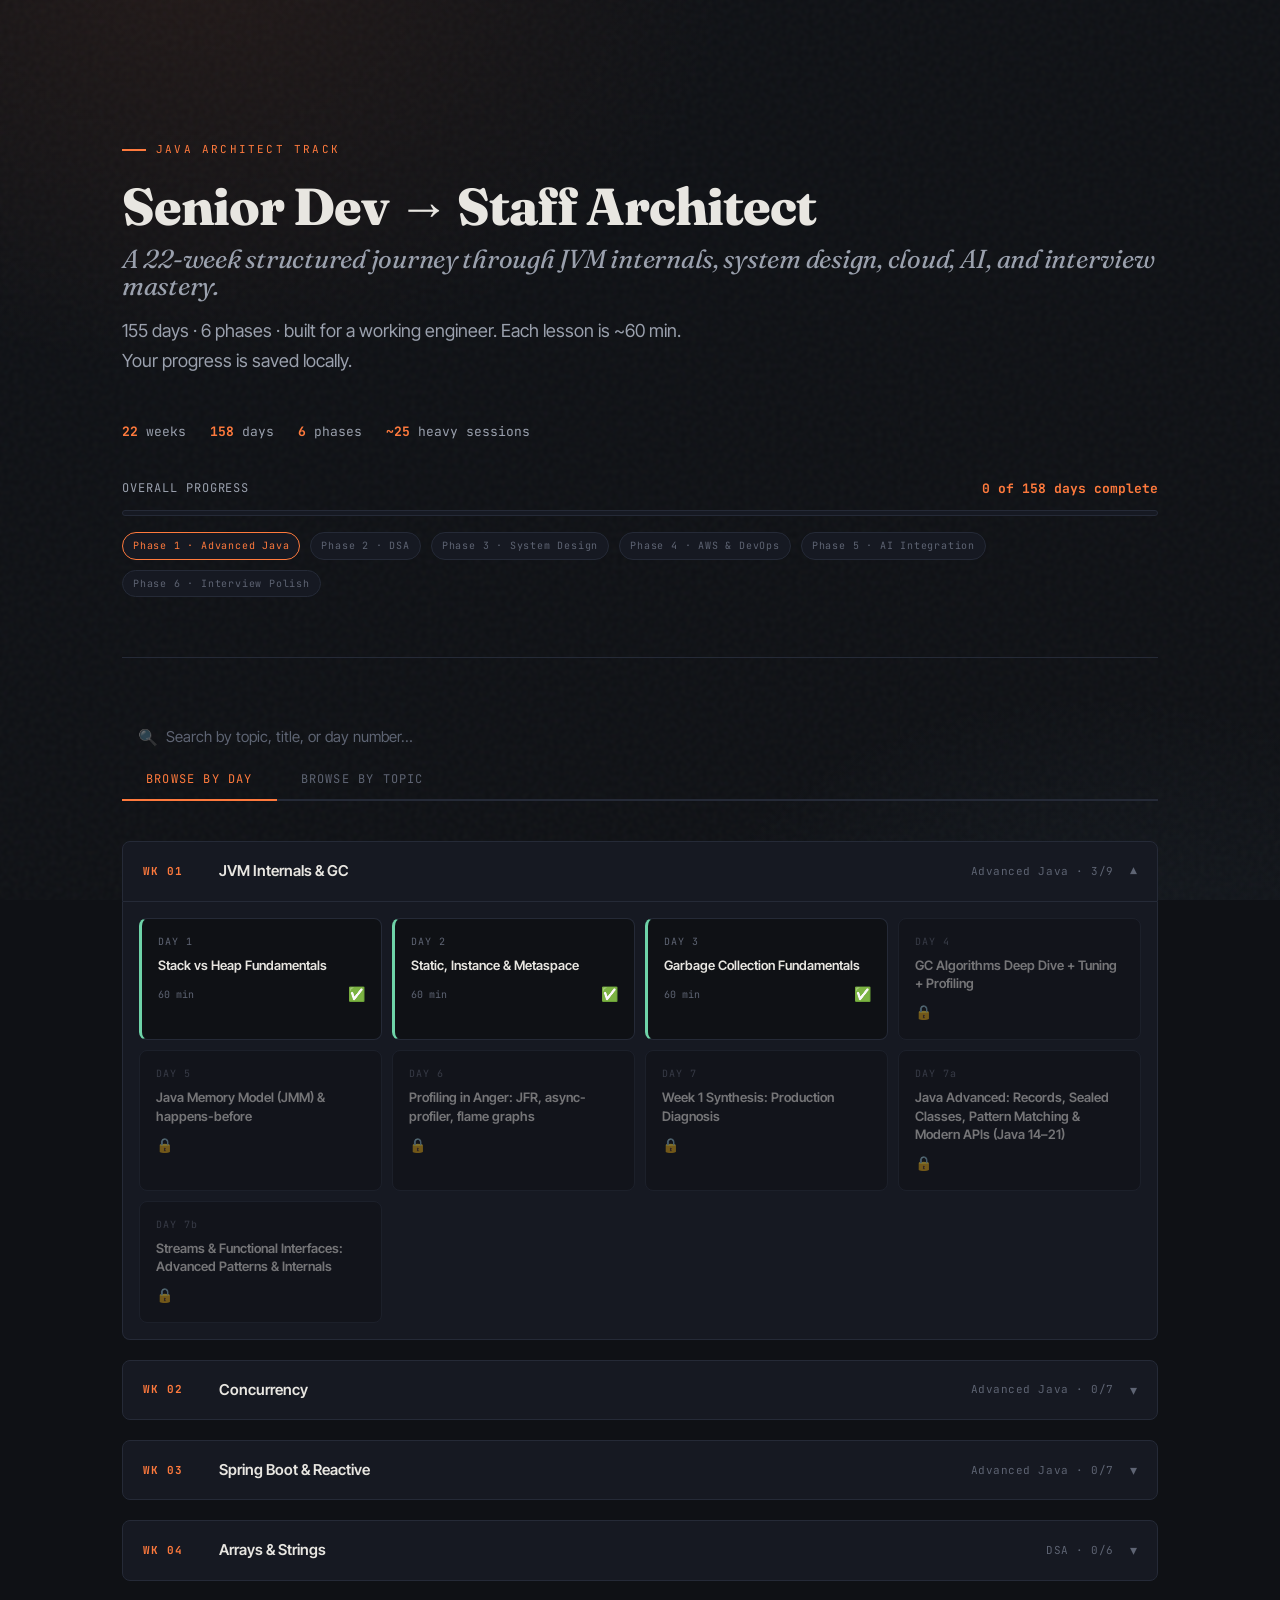
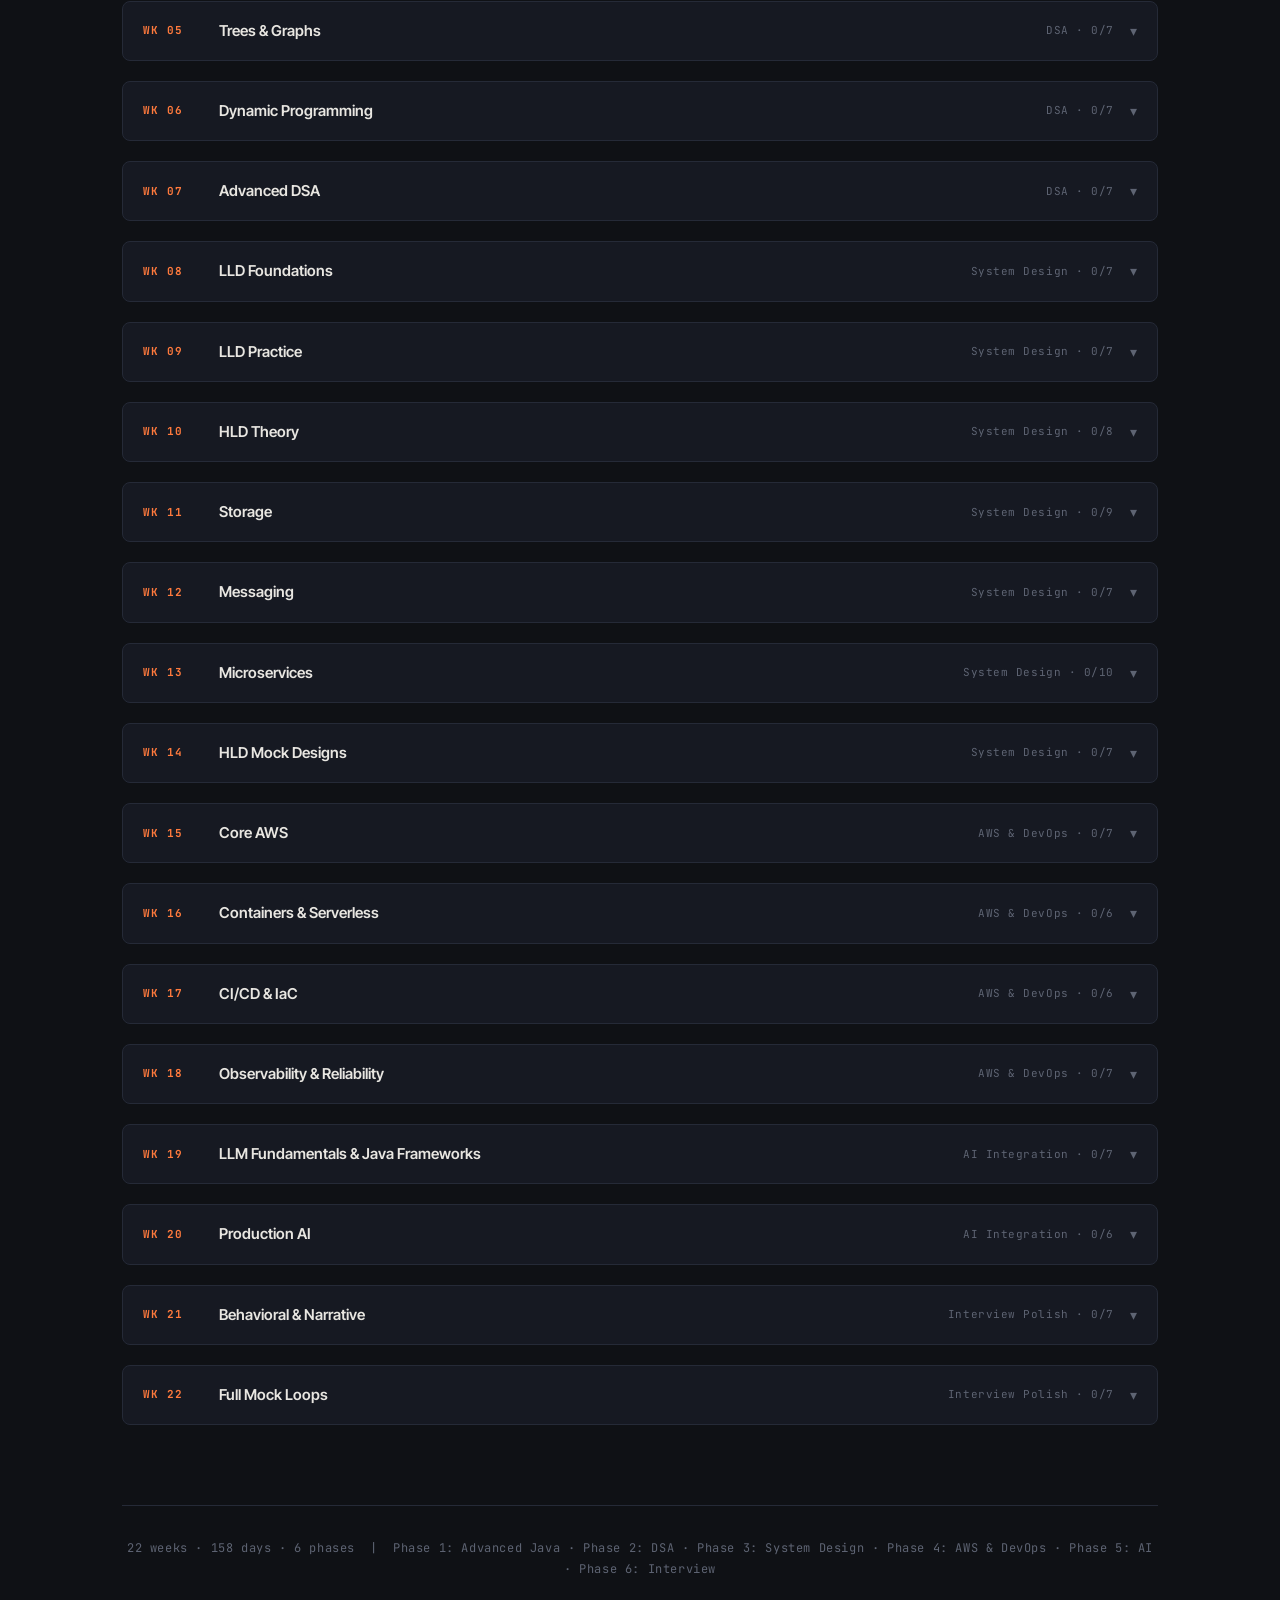
==== commit 0a40855d: "Fix garbled UTF-8 characters in index.html PowerShell's encoding pipeline double-encoded special cha" ====
--- a/index.html
+++ b/index.html
@@ -3,7 +3,7 @@
 <head>
 <meta charset="UTF-8">
 <meta name="viewport" content="width=device-width, initial-scale=1.0">
-<title>Java Architect Track â€” 22-Week Curriculum</title>
+<title>Java Architect Track &mdash; 22-Week Curriculum</title>
 <link rel="preconnect" href="https://fonts.googleapis.com">
 <link rel="preconnect" href="https://fonts.gstatic.com" crossorigin>
 <link href="https://fonts.googleapis.com/css2?family=Fraunces:opsz,wght@9..144,400;9..144,600;9..144,800&family=JetBrains+Mono:wght@400;500;700&family=Inter+Tight:wght@400;500;600&display=swap" rel="stylesheet">
@@ -166,11 +166,11 @@
   <section class="hero">
     <div class="hero-label">Java Architect Track</div>
     <h1>
-      Senior Dev â†’ Staff Architect
+      Senior Dev &rarr; Staff Architect
       <span class="sub">A 22-week structured journey through JVM internals, system design, cloud, AI, and interview mastery.</span>
     </h1>
     <p class="hero-subtitle">
-      155 days Â· 6 phases Â· built for a working engineer. Each lesson is ~60 min, heavy days marked âš¡. Your progress is saved locally.
+      155 days &middot; 6 phases &middot; built for a working engineer. Each lesson is ~60 min. Your progress is saved locally.
     </p>
 
     <div style="margin-bottom: 20px;">
@@ -190,12 +190,12 @@
         <div class="progress-bar-fill" id="progress-bar-fill" style="width:0%"></div>
       </div>
       <div class="progress-phases">
-        <span class="phase-chip active">Phase 1 Â· Advanced Java</span>
-        <span class="phase-chip">Phase 2 Â· DSA</span>
-        <span class="phase-chip">Phase 3 Â· System Design</span>
-        <span class="phase-chip">Phase 4 Â· AWS &amp; DevOps</span>
-        <span class="phase-chip">Phase 5 Â· AI Integration</span>
-        <span class="phase-chip">Phase 6 Â· Interview Polish</span>
+        <span class="phase-chip active">Phase 1 &middot; Advanced Java</span>
+        <span class="phase-chip">Phase 2 &middot; DSA</span>
+        <span class="phase-chip">Phase 3 &middot; System Design</span>
+        <span class="phase-chip">Phase 4 &middot; AWS &amp; DevOps</span>
+        <span class="phase-chip">Phase 5 &middot; AI Integration</span>
+        <span class="phase-chip">Phase 6 &middot; Interview Polish</span>
       </div>
     </div>
   </section>
@@ -231,7 +231,7 @@
 
   <!-- â”€â”€ FOOTER â”€â”€â”€â”€â”€â”€â”€â”€â”€â”€â”€â”€â”€â”€â”€â”€â”€â”€â”€â”€â”€â”€â”€â”€â”€â”€â”€â”€â”€â”€â”€â”€â”€â”€â”€â”€â”€â”€â”€â”€â”€â”€â”€â”€â”€â”€ -->
   <footer>
-    22 weeks &middot; 155 days &middot; 6 phases &nbsp;|&nbsp;
+    22 weeks &middot; 158 days &middot; 6 phases &nbsp;|&nbsp;
     Phase 1: Advanced Java &middot; Phase 2: DSA &middot; Phase 3: System Design &middot; Phase 4: AWS &amp; DevOps &middot; Phase 5: AI &middot; Phase 6: Interview
   </footer>
 
--- a/assets/styles.css
+++ b/assets/styles.css
@@ -1070,3 +1070,134 @@
   h2 { font-size: 24px; }
   .hero h1 { font-size: clamp(28px, 8vw, 44px); }
 }
+
+
+/* ── Lesson page navigation ──────────────────────────────── */
+
+/* Bottom nav — sits between last content block and footer */
+.lesson-nav {
+  display: flex;
+  align-items: center;
+  justify-content: space-between;
+  gap: 12px;
+  margin: 56px 0 32px;
+  padding: 20px 24px;
+  background: var(--bg-elev);
+  border: 1px solid var(--line);
+  border-radius: var(--radius-lg);
+}
+.lesson-nav-btn {
+  display: flex;
+  flex-direction: column;
+  gap: 3px;
+  text-decoration: none;
+  color: inherit;
+  padding: 10px 14px;
+  border-radius: var(--radius-md);
+  transition: background .15s, color .15s;
+  min-width: 0;
+  max-width: 42%;
+}
+.lesson-nav-btn:hover { background: var(--line); }
+.lesson-nav-btn.disabled { opacity: .3; pointer-events: none; cursor: default; }
+.lesson-nav-btn.center {
+  align-items: center;
+  max-width: none;
+  flex-shrink: 0;
+}
+.nav-direction {
+  font-family: 'JetBrains Mono', monospace;
+  font-size: 10px;
+  letter-spacing: .08em;
+  color: var(--ink-faint);
+  text-transform: uppercase;
+}
+.nav-title {
+  font-size: 13px;
+  font-weight: 500;
+  color: var(--ink-dim);
+  white-space: nowrap;
+  overflow: hidden;
+  text-overflow: ellipsis;
+}
+.lesson-nav-btn:hover .nav-title { color: var(--ink); }
+.nav-curriculum-icon {
+  font-size: 18px;
+  margin-bottom: 2px;
+}
+
+/* Floating nav bar — appears on scroll */
+.float-nav {
+  position: fixed;
+  bottom: 24px;
+  left: 50%;
+  transform: translateX(-50%) translateY(80px);
+  opacity: 0;
+  pointer-events: none;
+  transition: transform .25s cubic-bezier(.34,1.4,.64,1), opacity .2s;
+  z-index: 200;
+  display: flex;
+  align-items: center;
+  gap: 6px;
+  background: rgba(22, 25, 34, 0.88);
+  backdrop-filter: blur(14px) saturate(160%);
+  -webkit-backdrop-filter: blur(14px) saturate(160%);
+  border: 1px solid var(--line);
+  border-radius: 40px;
+  padding: 7px 10px;
+  box-shadow: 0 8px 32px rgba(0,0,0,.45);
+  white-space: nowrap;
+}
+.float-nav.visible {
+  transform: translateX(-50%) translateY(0);
+  opacity: 1;
+  pointer-events: auto;
+}
+.float-btn {
+  display: inline-flex;
+  align-items: center;
+  gap: 5px;
+  padding: 6px 12px;
+  border-radius: 30px;
+  font-family: 'Inter Tight', sans-serif;
+  font-size: 12px;
+  font-weight: 500;
+  text-decoration: none;
+  color: var(--ink-dim);
+  border: none;
+  background: transparent;
+  cursor: pointer;
+  transition: background .14s, color .14s;
+}
+.float-btn:hover { background: var(--line); color: var(--ink); }
+.float-btn.accent { color: var(--accent); }
+.float-btn.accent:hover { background: rgba(255,122,61,.12); }
+.float-btn.disabled { opacity: .3; pointer-events: none; }
+.float-divider {
+  width: 1px;
+  height: 18px;
+  background: var(--line);
+  flex-shrink: 0;
+}
+.float-scroll-top {
+  display: inline-flex;
+  align-items: center;
+  gap: 5px;
+  padding: 6px 10px;
+  border-radius: 30px;
+  font-size: 12px;
+  font-weight: 500;
+  color: var(--ink-faint);
+  cursor: pointer;
+  background: transparent;
+  border: none;
+  transition: color .14s, background .14s;
+}
+.float-scroll-top:hover { background: var(--line); color: var(--ink); }
+
+@media (max-width: 600px) {
+  .lesson-nav { flex-direction: column; align-items: stretch; }
+  .lesson-nav-btn { max-width: 100%; }
+  .float-nav { bottom: 12px; left: 10px; right: 10px; transform: translateX(0) translateY(80px); width: calc(100% - 20px); justify-content: center; }
+  .float-nav.visible { transform: translateX(0) translateY(0); }
+}
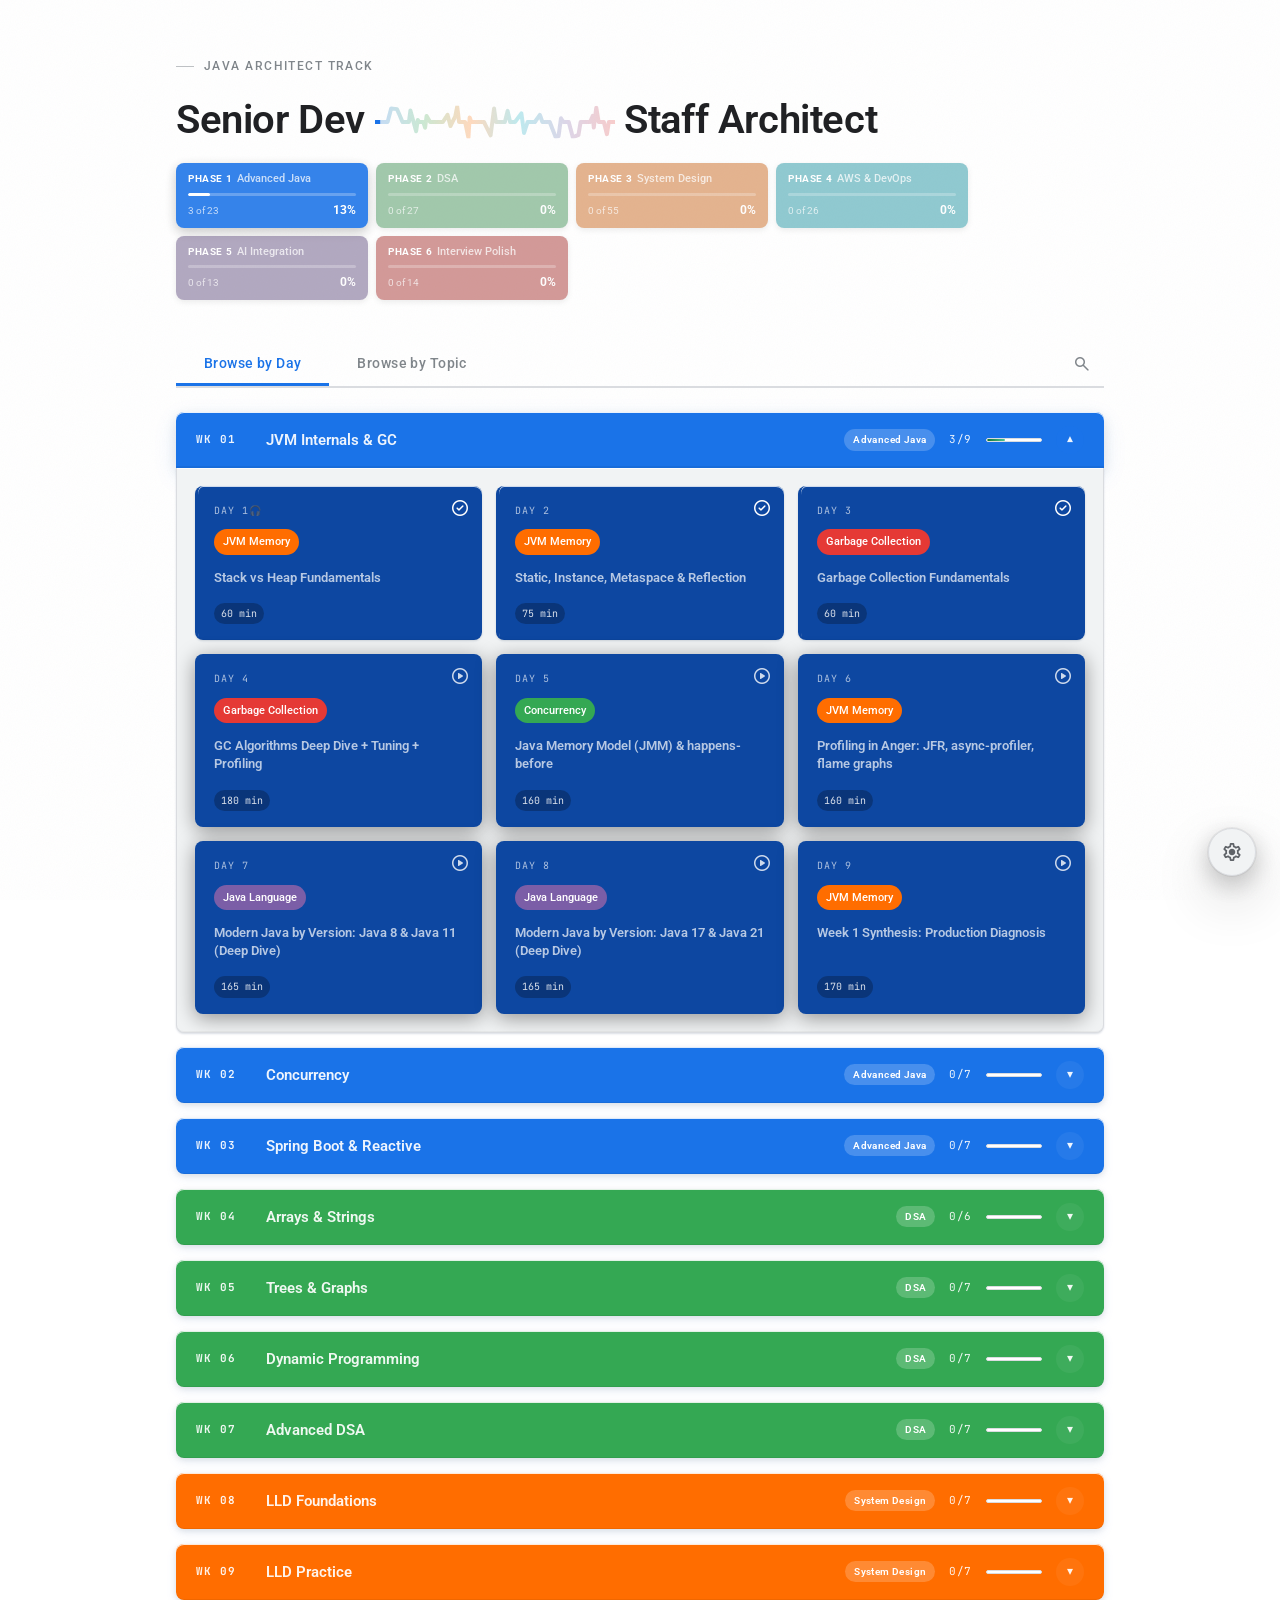
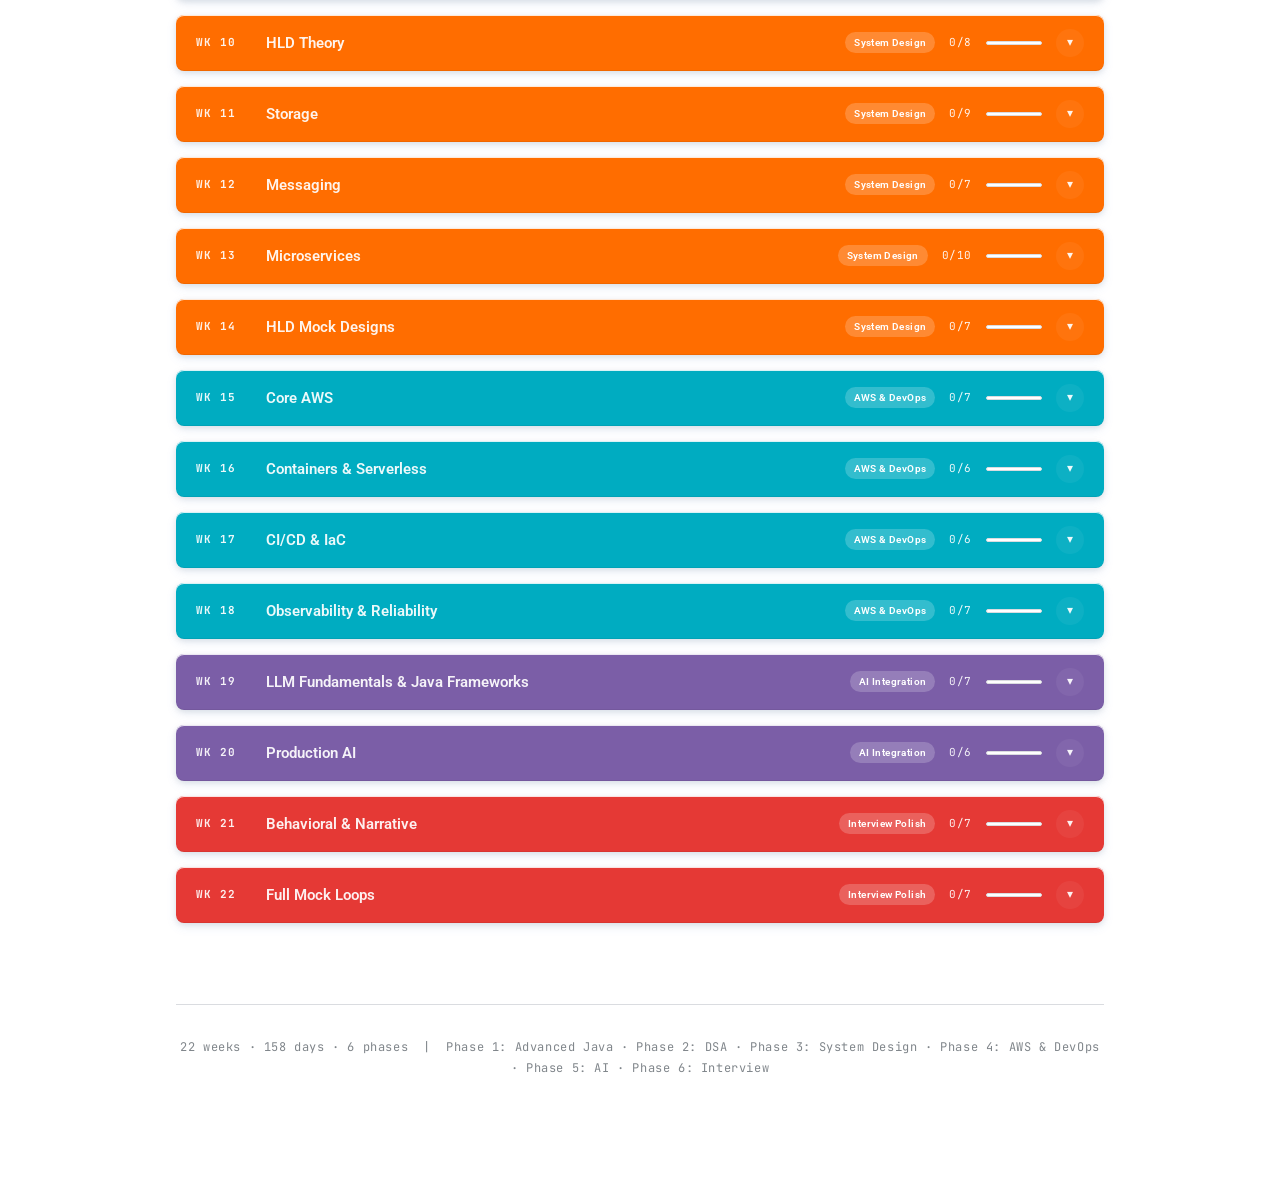
==== commit 55686b09: "refactor: apply unified design system across all day pages - Compact header with Material Symbols ic" ====
--- a/index.html
+++ b/index.html
@@ -1,4 +1,4 @@
-﻿<!DOCTYPE html>
+<!DOCTYPE html>
 <html lang="en">
 <head>
 <meta charset="UTF-8">
@@ -7,14 +7,10 @@
 <link rel="preconnect" href="https://fonts.googleapis.com">
 <link rel="preconnect" href="https://fonts.gstatic.com" crossorigin>
 <link href="https://fonts.googleapis.com/css2?family=Fraunces:opsz,wght@9..144,400;9..144,600;9..144,800&family=JetBrains+Mono:wght@400;500;700&family=Inter+Tight:wght@400;500;600&display=swap" rel="stylesheet">
+<link href="https://fonts.googleapis.com/css2?family=Material+Symbols+Rounded:opsz,wght,FILL,GRAD@24,400,1,0" rel="stylesheet">
 <link rel="stylesheet" href="assets/styles.css">
 <style>
   /* Landing-page only overrides */
-  body {
-    background-image:
-      radial-gradient(ellipse 900px 700px at 15% -5%, rgba(255,122,61,0.08), transparent 60%),
-      radial-gradient(ellipse 700px 500px at 85% 110%, rgba(122,184,232,0.05), transparent 60%);
-  }
   .hero-stat {
     display: inline-flex;
     align-items: center;
@@ -26,53 +22,64 @@
   }
   .hero-stat strong { color: var(--accent); }
 
-  /* ── Search bar ───────────────────────────────────────────── */
-  .search-wrap {
-    position: relative;
-    margin: 28px 0 0;
-  }
-  .search-icon {
-    position: absolute;
-    left: 16px;
-    top: 50%;
-    transform: translateY(-50%);
-    font-size: 16px;
-    opacity: .4;
-    pointer-events: none;
-  }
-  #search-input {
-    width: 100%;
-    box-sizing: border-box;
-    padding: 13px 44px 13px 44px;
-    background: var(--surface);
-    border: 1px solid var(--border);
-    border-radius: 10px;
-    color: var(--ink);
-    font-family: 'Inter Tight', sans-serif;
-    font-size: 15px;
-    outline: none;
-    transition: border-color .15s, box-shadow .15s;
-  }
-  #search-input::placeholder { color: var(--ink-faint); }
-  #search-input:focus {
-    border-color: var(--accent);
-    box-shadow: 0 0 0 3px rgba(255,122,61,.12);
-  }
-  .search-clear {
-    position: absolute;
-    right: 14px;
-    top: 50%;
-    transform: translateY(-50%);
+  /* ── Search ───────────────────────────────────────────────── */
+  .search-bar {
+    display: flex;
+    align-items: center;
+    width: 40px;
+    overflow: hidden;
+    margin-bottom: -2px;
+    transition: width .3s cubic-bezier(0.4,0,0.2,1);
+  }
+  .search-bar.open {
+    width: min(320px, 55vw);
+  }
+  .search-icon-btn {
     background: none;
     border: none;
-    color: var(--ink-dim);
-    font-size: 18px;
+    padding: 8px 8px;
+    color: var(--ink-faint);
     cursor: pointer;
-    padding: 4px 6px;
-    display: none;
-    line-height: 1;
-  }
-  .search-clear:hover { color: var(--ink); }
+    display: flex;
+    align-items: center;
+    flex-shrink: 0;
+    transition: color .15s;
+  }
+  .search-icon-btn:hover { color: var(--ink-dim); }
+  .search-bar.open .search-icon-btn { color: var(--accent); }
+  .search-icon-btn .material-symbols-rounded { font-size: 20px; }
+  #search-input {
+    flex: 1;
+    min-width: 0;
+    border: none;
+    background: transparent;
+    color: var(--ink);
+    font-family: 'Roboto', sans-serif;
+    font-size: 14px;
+    outline: none;
+    padding: 4px 4px;
+    opacity: 0;
+    pointer-events: none;
+    transition: opacity .2s .1s;
+  }
+  #search-input::placeholder { color: var(--ink-faint); }
+  .search-bar.open #search-input { opacity: 1; pointer-events: all; }
+  .search-close-btn {
+    background: none;
+    border: none;
+    padding: 8px 8px;
+    color: var(--ink-faint);
+    cursor: pointer;
+    display: flex;
+    align-items: center;
+    flex-shrink: 0;
+    opacity: 0;
+    pointer-events: none;
+    transition: color .15s, opacity .15s;
+  }
+  .search-bar.open .search-close-btn { opacity: 1; pointer-events: all; }
+  .search-close-btn:hover { color: var(--ink); }
+  .search-close-btn .material-symbols-rounded { font-size: 18px; }
 
   /* ── Search results panel ─────────────────────────────────── */
   #search-panel { display: none; }
@@ -125,8 +132,8 @@
     line-height: 1.35;
   }
   .src-title mark {
-    background: rgba(255,122,61,.22);
-    color: inherit;
+    background: var(--md-primary-container, rgba(19,85,193,0.18));
+    color: var(--md-on-primary-container, var(--ink));
     border-radius: 2px;
     padding: 0 1px;
   }
@@ -158,63 +165,57 @@
 </style>
 </head>
 <body>
-<div class="grain"></div>
 
 <div class="container-wide">
 
-  <!-- â”€â”€ HERO â”€â”€â”€â”€â”€â”€â”€â”€â”€â”€â”€â”€â”€â”€â”€â”€â”€â”€â”€â”€â”€â”€â”€â”€â”€â”€â”€â”€â”€â”€â”€â”€â”€â”€â”€â”€â”€â”€â”€â”€â”€â”€â”€â”€â”€â”€â”€ -->
+  <!-- ── HERO ─────────────────────────────────────────────── -->
   <section class="hero">
-    <div class="hero-label">Java Architect Track</div>
+    <div class="hero-top-row">
+      <div class="hero-label">Java Architect Track</div>
+    </div>
     <h1>
-      Senior Dev &rarr; Staff Architect
-      <span class="sub">A 22-week structured journey through JVM internals, system design, cloud, AI, and interview mastery.</span>
+      Senior Dev
+      <span class="heartbeat-wrap">
+        <svg class="heartbeat-svg" id="heartbeat-svg" viewBox="0 0 360 50" fill="none" xmlns="http://www.w3.org/2000/svg" aria-hidden="true">
+        </svg>
+      </span>
+      Staff Architect
     </h1>
-    <p class="hero-subtitle">
-      155 days &middot; 6 phases &middot; built for a working engineer. Each lesson is ~60 min. Your progress is saved locally.
-    </p>
-
-    <div style="margin-bottom: 20px;">
-      <span class="hero-stat"><strong>22</strong> weeks</span>
-      <span class="hero-stat"><strong>158</strong> days</span>
-      <span class="hero-stat"><strong>6</strong> phases</span>
-      <span class="hero-stat"><strong>~25</strong> heavy sessions</span>
-    </div>
 
     <!-- Progress bar -->
     <div class="progress-block">
-      <div class="progress-meta">
-        <span class="progress-label">OVERALL PROGRESS</span>
-        <span class="progress-count" id="progress-count">0 of 158 days complete</span>
+      <div class="progress-top-row">
+        <div class="progress-phases">
+          <!-- rendered by renderPhaseChips() in app.js -->
+        </div>
+        <div class="progress-meta" style="display:none">
+          <span class="progress-count" id="progress-count">0 <span class="progress-of">of 158 days</span></span>
+          <span class="progress-pct" id="progress-pct">0%</span>
+        </div>
       </div>
-      <div class="progress-bar-track">
+      <div class="progress-bar-track" style="display:none">
         <div class="progress-bar-fill" id="progress-bar-fill" style="width:0%"></div>
-      </div>
-      <div class="progress-phases">
-        <span class="phase-chip active">Phase 1 &middot; Advanced Java</span>
-        <span class="phase-chip">Phase 2 &middot; DSA</span>
-        <span class="phase-chip">Phase 3 &middot; System Design</span>
-        <span class="phase-chip">Phase 4 &middot; AWS &amp; DevOps</span>
-        <span class="phase-chip">Phase 5 &middot; AI Integration</span>
-        <span class="phase-chip">Phase 6 &middot; Interview Polish</span>
       </div>
     </div>
   </section>
 
-  <!-- â”€â”€ NAV TABS â”€â”€â”€â”€â”€â”€â”€â”€â”€â”€â”€â”€â”€â”€â”€â”€â”€â”€â”€â”€â”€â”€â”€â”€â”€â”€â”€â”€â”€â”€â”€â”€â”€â”€â”€â”€â”€â”€â”€â”€â”€â”€â”€â”€ -->
-  
-  <!-- SEARCH -->
-  <div class="search-wrap">
-    <span class="search-icon">&#128269;</span>
-    <input id="search-input" type="search" placeholder="Search by topic, title, or day number…" autocomplete="off" oninput="handleSearch(this.value)" />
-    <button class="search-clear" id="search-clear" onclick="clearSearch()" title="Clear search">&times;</button>
-  </div>
-
-<nav class="tab-nav" id="tab-nav">
+  <nav class="tab-nav" id="tab-nav">
     <button class="tab-btn active" data-tab="day"   onclick="switchTab('day')">Browse by Day</button>
     <button class="tab-btn"        data-tab="topic" onclick="switchTab('topic')">Browse by Topic</button>
+    <div class="tab-search" id="search-wrap">
+      <div class="search-bar" id="search-bar">
+        <button class="search-icon-btn" id="search-trigger" onclick="toggleSearch()" title="Search (/)">
+          <span class="material-symbols-rounded">search</span>
+        </button>
+        <input id="search-input" type="search" placeholder="Search topics, days…" autocomplete="off" oninput="handleSearch(this.value)" />
+        <button class="search-close-btn" id="search-close" onclick="closeSearch()" title="Close">
+          <span class="material-symbols-rounded">close</span>
+        </button>
+      </div>
+    </div>
   </nav>
 
-  <!-- â”€â”€ BY DAY â”€â”€â”€â”€â”€â”€â”€â”€â”€â”€â”€â”€â”€â”€â”€â”€â”€â”€â”€â”€â”€â”€â”€â”€â”€â”€â”€â”€â”€â”€â”€â”€â”€â”€â”€â”€â”€â”€â”€â”€â”€â”€â”€â”€â”€â”€ -->
+  <!-- ── BY DAY ──────────────────────────────────────────── -->
   <!-- SEARCH RESULTS -->
   <div id="search-panel"></div>
 
@@ -223,13 +224,13 @@
     <!-- Rendered by app.js renderByDay() -->
   </div>
 
-  <!-- â”€â”€ BY TOPIC â”€â”€â”€â”€â”€â”€â”€â”€â”€â”€â”€â”€â”€â”€â”€â”€â”€â”€â”€â”€â”€â”€â”€â”€â”€â”€â”€â”€â”€â”€â”€â”€â”€â”€â”€â”€â”€â”€â”€â”€â”€â”€â”€â”€ -->
+  <!-- ── BY TOPIC ─────────────────────────────────────────── -->
   <div class="tab-panel" id="by-topic-panel">
     <p class="section-label">By Topic</p>
     <!-- Rendered by app.js renderByTopic() -->
   </div>
 
-  <!-- â”€â”€ FOOTER â”€â”€â”€â”€â”€â”€â”€â”€â”€â”€â”€â”€â”€â”€â”€â”€â”€â”€â”€â”€â”€â”€â”€â”€â”€â”€â”€â”€â”€â”€â”€â”€â”€â”€â”€â”€â”€â”€â”€â”€â”€â”€â”€â”€â”€â”€ -->
+  <!-- ── FOOTER ───────────────────────────────────────────── -->
   <footer>
     22 weeks &middot; 158 days &middot; 6 phases &nbsp;|&nbsp;
     Phase 1: Advanced Java &middot; Phase 2: DSA &middot; Phase 3: System Design &middot; Phase 4: AWS &amp; DevOps &middot; Phase 5: AI &middot; Phase 6: Interview
--- a/assets/styles.css
+++ b/assets/styles.css
@@ -1,59 +1,331 @@
-/* ============================================================
-   Java Architect Track — Shared Design System
+﻿/* ============================================================
+   Java Architect Track â€” Shared Design System
    Used by: index.html + all week-XX/day-Y.html lesson pages
    ============================================================ */
 
-/* ── Google Fonts are loaded via <link> in each HTML head ── */
-
-/* ── Design tokens ─────────────────────────────────────── */
+/* â”€â”€ Roboto â€” M3's typeface, imported once here â”€â”€ */
+@import url('https://fonts.googleapis.com/css2?family=Roboto:wght@300;400;500;700&family=Roboto+Mono:wght@400;500&display=swap');
+
+/* â”€â”€ Design tokens â”€â”€â”€â”€â”€â”€â”€â”€â”€â”€â”€â”€â”€â”€â”€â”€â”€â”€â”€â”€â”€â”€â”€â”€â”€â”€â”€â”€â”€â”€â”€â”€â”€â”€â”€â”€â”€â”€â”€ */
 :root {
-  --bg:            #0f1115;
-  --bg-elev:       #161922;
-  --bg-code:       #1c2030;
-  --ink:           #e8e6e1;
-  --ink-dim:       #9aa0ad;
-  --ink-faint:     #5e6473;
-  --accent:        #ff7a3d;
-  --accent-soft:   #ffb38a;
-  --line:          #252a37;
-  --green:         #6ed3a8;
-  --yellow:        #e8c87a;
-  --red:           #e87a7a;
-  --blue:          #7ab8e8;
-  --purple:        #b18ae0;
+  /* â•â• M3 Color Tokens â€” seed #1A73E8 (Google Blue), Light â•â•
+     Values derived from M3 tonal palette mapping (skill: material-3).
+     Primary palette tone 40 â†’ primary; tone 90 â†’ primaryContainer; etc. */
+
+  /* M3 sys color roles â€” seed #1A73E8, Light
+     Surfaces use primary-tinted blue (Google Workspace style)
+     so the theme reads unmistakably "Google Material" */
+  --md-primary:              #1A73E8;   /* Google Blue â€” brand primary */
+  --md-on-primary:           #FFFFFF;
+  --md-primary-container:    #D2E3FC;   /* primary-tinted container */
+  --md-on-primary-container: #001B3E;
+  --md-secondary:            #5F6368;   /* Google gray */
+  --md-secondary-container:  #E8EAED;
+  --md-tertiary:             #7B5EA7;   /* Google purple */
+  --md-tertiary-container:   #EDE7F6;
+  --md-error:                #C5221F;   /* Google red */
+  --md-error-container:      #FDECEA;
+  --md-surface:              #FFFFFF;   /* pure white */
+  --md-surface-low:          #FFFFFF;   /* pure white */
+  --md-surface-container:    #F1F3F4;   /* Google gray-100 */
+  --md-surface-high:         #E8EAED;   /* Google gray-200 */
+  --md-surface-highest:      #FFFFFF;
+  --md-on-surface:           #202124;
+  --md-on-surface-variant:   #5F6368;
+  --md-outline:              #80868B;
+  --md-outline-variant:      #DADCE0;
+
+  /* Semantic aliases */
+  --bg:            var(--md-surface);
+  --bg-elev:       var(--md-surface-highest);
+  --bg-code:       var(--md-surface-container);
+  --surface:       var(--md-surface-container);
+  --border:        var(--md-outline-variant);
+  --ink:           var(--md-on-surface);
+  --ink-dim:       var(--md-on-surface-variant);
+  --ink-faint:     var(--md-outline);
+  --ink-faint2:    rgba(128,134,139,0.5);
+  --accent:        var(--md-primary);
+  --accent-soft:   #4285F4;            /* Google Blue 400 */
+  --accent-tonal:  rgba(26,115,232,0.12);
+  --line:          var(--md-outline-variant);
+  --green:         #137333;            /* Google Green */
+  --yellow:        #B06000;            /* Google Amber */
+  --red:           var(--md-error);
+  --blue:          var(--md-primary);
+  --purple:        var(--md-tertiary);
+
+
+  /* Phase header colors (bright â€” week headers) */
+  --phase-1: #1A73E8;
+  --phase-2: #34A853;
+  --phase-3: #FF6D00;
+  --phase-4: #00ACC1;
+  --phase-5: #7B5EA7;
+  --phase-6: #E53935;
+
+  /* Phase card colors (dark â€” day card backgrounds, readable white text) */
+  --phase-1-dark: #0D47A1;   /* Blue 900   */
+  --phase-2-dark: #1B5E20;   /* Green 900  */
+  --phase-3-dark: #BF360C;   /* Orange 900 */
+  --phase-4-dark: #006064;   /* Cyan 900   */
+  --phase-5-dark: #311B92;   /* Purple 900 */
+  --phase-6-dark: #B71C1C;   /* Red 900    */
+
+  /* Shape */
   --radius-sm:     4px;
   --radius-md:     8px;
   --radius-lg:     10px;
-}
-
-/* ── Reset ─────────────────────────────────────────────── */
+  --radius-xl:     20px;
+
+  /* M3 elevation shadows â€” light */
+  /* outer: key(umbra) + ambient(penumbra) + tonal; inner: inset top highlight + inset bottom depth */
+  --shadow-1:
+    0 1px 2px rgba(0,0,0,0.10),
+    0 1px 3px rgba(26,115,232,0.06),
+    inset 0 1px 0 rgba(255,255,255,0.80),
+    inset 0 -1px 0 rgba(0,0,0,0.04);
+  --shadow-2:
+    0 2px 6px rgba(0,0,0,0.10),
+    0 4px 12px rgba(26,115,232,0.08),
+    inset 0 1px 0 rgba(255,255,255,0.85),
+    inset 0 -1px 0 rgba(0,0,0,0.06);
+  --shadow-3:
+    0 4px 12px rgba(0,0,0,0.10),
+    0 8px 24px rgba(26,115,232,0.10),
+    inset 0 1px 0 rgba(255,255,255,0.90),
+    inset 0 -2px 0 rgba(0,0,0,0.06);
+  --shadow-4:
+    0 8px 20px rgba(0,0,0,0.12),
+    0 16px 40px rgba(26,115,232,0.12),
+    inset 0 1px 0 rgba(255,255,255,0.90),
+    inset 0 -2px 0 rgba(0,0,0,0.08);
+
+  /* M3 motion */
+  --ease-standard: cubic-bezier(0.2, 0, 0, 1);
+  --ease-decel:    cubic-bezier(0, 0, 0, 1);
+  --dur-short:     150ms;
+  --dur-medium:    250ms;
+}
+
+/* â•â• M3 Dark / Night â€” Google blue dark â•â• */
+@media (prefers-color-scheme: dark) {
+  :root {
+    --md-primary:              #7BAAF7;   /* Google Blue lighter for dark */
+    --md-on-primary:           #003087;
+    --md-primary-container:    #1A56BB;
+    --md-on-primary-container: #D2E3FC;
+    --md-secondary:            #9AA0A6;
+    --md-secondary-container:  #3C4043;
+    --md-tertiary:             #CF86FA;
+    --md-tertiary-container:   #5B3080;
+    --md-error:                #F28B82;
+    --md-error-container:      #8C1D18;
+    --md-surface:              #111111;   /* near-black bg */
+    --md-surface-low:          #1A1A1A;
+    --md-surface-container:    #222222;   /* dark card â€” slightly lighter than bg */
+    --md-surface-high:         #2A2A2A;
+    --md-surface-highest:      #333333;
+    --md-on-surface:           #C8C8C8;
+    --md-on-surface-variant:   #9AA0A6;
+    --md-outline:              #5F6368;
+    --md-outline-variant:      #3C4043;
+    --accent-soft:   #AECBFA;
+    --accent-tonal:  rgba(123,170,247,0.15);
+    --green:         #81C995;
+    --yellow:        #FDD663;
+    --shadow-1:
+      0 1px 2px rgba(0,0,0,0.55),
+      0 1px 4px rgba(0,0,0,0.35),
+      inset 0 1px 0 rgba(255,255,255,0.05),
+      inset 0 -1px 0 rgba(0,0,0,0.20);
+    --shadow-2:
+      0 2px 6px rgba(0,0,0,0.55),
+      0 4px 12px rgba(0,0,0,0.40),
+      inset 0 1px 0 rgba(255,255,255,0.06),
+      inset 0 -1px 0 rgba(0,0,0,0.25);
+    --shadow-3:
+      0 4px 12px rgba(0,0,0,0.55),
+      0 8px 24px rgba(0,0,0,0.40),
+      inset 0 1px 0 rgba(255,255,255,0.07),
+      inset 0 -2px 0 rgba(0,0,0,0.28);
+    --shadow-4:
+      0 8px 20px rgba(0,0,0,0.60),
+      0 16px 40px rgba(0,0,0,0.45),
+      inset 0 1px 0 rgba(255,255,255,0.07),
+      inset 0 -2px 0 rgba(0,0,0,0.30);
+  }
+}
+
+/* Dark theme phase color overrides â€” muted so they don't burn on dark bg */
+@media (prefers-color-scheme: dark) {
+  :root {
+    --phase-1:      #1A56BB;   --phase-1-dark: #1A3D7A;
+    --phase-2:      #2A7A3F;   --phase-2-dark: #1A4D28;
+    --phase-3:      #CC5500;   --phase-3-dark: #8F3800;
+    --phase-4:      #008799;   --phase-4-dark: #005566;
+    --phase-5:      #5E4490;   --phase-5-dark: #3A2268;
+    --phase-6:      #C0312E;   --phase-6-dark: #7D1A18;
+  }
+}
+[data-theme="dark"] {
+  --phase-1:      #1A56BB;   --phase-1-dark: #1A3D7A;
+  --phase-2:      #2A7A3F;   --phase-2-dark: #1A4D28;
+  --phase-3:      #CC5500;   --phase-3-dark: #8F3800;
+  --phase-4:      #008799;   --phase-4-dark: #005566;
+  --phase-5:      #5E4490;   --phase-5-dark: #3A2268;
+  --phase-6:      #C0312E;   --phase-6-dark: #7D1A18;
+}
+
+/* Manual dark toggle */
+[data-theme="dark"] {
+  --md-primary:              #7BAAF7;
+  --md-on-primary:           #003087;
+  --md-primary-container:    #1A56BB;
+  --md-on-primary-container: #D2E3FC;
+  --md-secondary:            #9AA0A6;
+  --md-secondary-container:  #3C4043;
+  --md-tertiary:             #CF86FA;
+  --md-tertiary-container:   #5B3080;
+  --md-error:                #F28B82;
+  --md-error-container:      #8C1D18;
+  --md-surface:              #111111;
+  --md-surface-low:          #1A1A1A;
+  --md-surface-container:    #222222;
+  --md-surface-high:         #2A2A2A;
+  --md-surface-highest:      #333333;
+  --md-on-surface:           #C8C8C8;
+  --md-on-surface-variant:   #9AA0A6;
+  --md-outline:              #5F6368;
+  --md-outline-variant:      #3C4043;
+  --accent-soft:   #AECBFA;
+  --accent-tonal:  rgba(123,170,247,0.15);
+  --green:         #81C995;
+  --yellow:        #FDD663;
+  --shadow-1:
+    0 1px 2px rgba(0,0,0,0.55),
+    0 1px 4px rgba(0,0,0,0.35),
+    inset 0 1px 0 rgba(255,255,255,0.05),
+    inset 0 -1px 0 rgba(0,0,0,0.20);
+  --shadow-2:
+    0 2px 6px rgba(0,0,0,0.55),
+    0 4px 12px rgba(0,0,0,0.40),
+    inset 0 1px 0 rgba(255,255,255,0.06),
+    inset 0 -1px 0 rgba(0,0,0,0.25);
+  --shadow-3:
+    0 4px 12px rgba(0,0,0,0.55),
+    0 8px 24px rgba(0,0,0,0.40),
+    inset 0 1px 0 rgba(255,255,255,0.07),
+    inset 0 -2px 0 rgba(0,0,0,0.28);
+  --shadow-4:
+    0 8px 20px rgba(0,0,0,0.60),
+    0 16px 40px rgba(0,0,0,0.45),
+    inset 0 1px 0 rgba(255,255,255,0.07),
+    inset 0 -2px 0 rgba(0,0,0,0.30);
+}
+
+/* Manual light toggle â€” mirrors :root defaults */
+[data-theme="light"] {
+  --phase-1: #1A73E8;   --phase-1-dark: #0D47A1;
+  --phase-2: #34A853;   --phase-2-dark: #1B5E20;
+  --phase-3: #FF6D00;   --phase-3-dark: #BF360C;
+  --phase-4: #00ACC1;   --phase-4-dark: #006064;
+  --phase-5: #7B5EA7;   --phase-5-dark: #311B92;
+  --phase-6: #E53935;   --phase-6-dark: #B71C1C;
+  --md-primary:              #1A73E8;
+  --md-on-primary:           #FFFFFF;
+  --md-primary-container:    #D2E3FC;
+  --md-on-primary-container: #001B3E;
+  --md-secondary:            #5F6368;
+  --md-secondary-container:  #E8EAED;
+  --md-tertiary:             #7B5EA7;
+  --md-tertiary-container:   #EDE7F6;
+  --md-error:                #C5221F;
+  --md-error-container:      #FDECEA;
+  --md-surface:              #FFFFFF;
+  --md-surface-low:          #F8F9FA;
+  --md-surface-container:    #F1F3F4;
+  --md-surface-high:         #E8EAED;
+  --md-surface-highest:      #FFFFFF;
+  --md-on-surface:           #202124;
+  --md-on-surface-variant:   #5F6368;
+  --md-outline:              #80868B;
+  --md-outline-variant:      #DADCE0;
+  --accent-soft:   #4285F4;
+  --accent-tonal:  rgba(26,115,232,0.12);
+  --green:         #137333;
+  --yellow:        #B06000;
+  --shadow-1:
+    0 1px 2px rgba(0,0,0,0.10),
+    0 1px 3px rgba(26,115,232,0.06),
+    inset 0 1px 0 rgba(255,255,255,0.80),
+    inset 0 -1px 0 rgba(0,0,0,0.04);
+  --shadow-2:
+    0 2px 6px rgba(0,0,0,0.10),
+    0 4px 12px rgba(26,115,232,0.08),
+    inset 0 1px 0 rgba(255,255,255,0.85),
+    inset 0 -1px 0 rgba(0,0,0,0.06);
+  --shadow-3:
+    0 4px 12px rgba(0,0,0,0.10),
+    0 8px 24px rgba(26,115,232,0.10),
+    inset 0 1px 0 rgba(255,255,255,0.90),
+    inset 0 -2px 0 rgba(0,0,0,0.06);
+  --shadow-4:
+    0 8px 20px rgba(0,0,0,0.12),
+    0 16px 40px rgba(26,115,232,0.12),
+    inset 0 1px 0 rgba(255,255,255,0.90),
+    inset 0 -2px 0 rgba(0,0,0,0.08);
+}
+
+/* â”€â”€ Reset â”€â”€â”€â”€â”€â”€â”€â”€â”€â”€â”€â”€â”€â”€â”€â”€â”€â”€â”€â”€â”€â”€â”€â”€â”€â”€â”€â”€â”€â”€â”€â”€â”€â”€â”€â”€â”€â”€â”€â”€â”€â”€â”€â”€â”€â”€â”€ */
 *, *::before, *::after { box-sizing: border-box; margin: 0; padding: 0; }
 html { scroll-behavior: smooth; }
 
-/* ── Base ───────────────────────────────────────────────── */
+/* â”€â”€ Base â”€â”€â”€â”€â”€â”€â”€â”€â”€â”€â”€â”€â”€â”€â”€â”€â”€â”€â”€â”€â”€â”€â”€â”€â”€â”€â”€â”€â”€â”€â”€â”€â”€â”€â”€â”€â”€â”€â”€â”€â”€â”€â”€â”€â”€â”€â”€â”€â”€ */
 body {
-  background: var(--bg);
+  background-color: var(--bg);
+  background-image:
+    url("data:image/svg+xml,%3Csvg viewBox='0 0 200 200' xmlns='http://www.w3.org/2000/svg'%3E%3Cfilter id='n'%3E%3CfeTurbulence type='fractalNoise' baseFrequency='0.85'/%3E%3C/filter%3E%3Crect width='100%25' height='100%25' filter='url(%23n)' opacity='0.04'/%3E%3C/svg%3E");
+  background-size: 200px 200px;
+  background-attachment: fixed;
   color: var(--ink);
-  font-family: 'Inter Tight', sans-serif;
+  font-family: 'Roboto', sans-serif;
   font-size: 17px;
   line-height: 1.75;
+  transition: background-color var(--dur-medium) var(--ease-standard),
+              color var(--dur-medium) var(--ease-standard);
+}
+[data-theme="dark"] body {
   background-image:
-    radial-gradient(ellipse 800px 600px at 20% 0%, rgba(255,122,61,0.06), transparent 60%),
-    radial-gradient(ellipse 600px 400px at 90% 100%, rgba(122,184,232,0.04), transparent 60%);
-  background-attachment: fixed;
-}
-
-/* Grain overlay */
+    url("data:image/svg+xml,%3Csvg viewBox='0 0 200 200' xmlns='http://www.w3.org/2000/svg'%3E%3Cfilter id='n'%3E%3CfeTurbulence type='fractalNoise' baseFrequency='0.85'/%3E%3C/filter%3E%3Crect width='100%25' height='100%25' filter='url(%23n)' opacity='0.04'/%3E%3C/svg%3E"),
+    radial-gradient(circle, rgba(255,255,255,0.09) 1px, transparent 1px);
+  background-size: 200px 200px, 24px 24px;
+}
+[data-theme="light"] body {
+  background-image:
+    url("data:image/svg+xml,%3Csvg viewBox='0 0 200 200' xmlns='http://www.w3.org/2000/svg'%3E%3Cfilter id='n'%3E%3CfeTurbulence type='fractalNoise' baseFrequency='0.85'/%3E%3C/filter%3E%3Crect width='100%25' height='100%25' filter='url(%23n)' opacity='0.04'/%3E%3C/svg%3E");
+  background-size: 200px 200px;
+}
+@media (prefers-color-scheme: dark) {
+  body {
+    background-image:
+      url("data:image/svg+xml,%3Csvg viewBox='0 0 200 200' xmlns='http://www.w3.org/2000/svg'%3E%3Cfilter id='n'%3E%3CfeTurbulence type='fractalNoise' baseFrequency='0.85'/%3E%3C/filter%3E%3Crect width='100%25' height='100%25' filter='url(%23n)' opacity='0.04'/%3E%3C/svg%3E"),
+      radial-gradient(circle, rgba(255,255,255,0.09) 1px, transparent 1px);
+    background-size: 200px 200px, 24px 24px;
+  }
+}
 .grain {
   position: fixed;
   inset: 0;
   pointer-events: none;
-  opacity: 0.04;
   z-index: 1;
   background-image: url("data:image/svg+xml,%3Csvg viewBox='0 0 200 200' xmlns='http://www.w3.org/2000/svg'%3E%3Cfilter id='n'%3E%3CfeTurbulence type='fractalNoise' baseFrequency='0.85'/%3E%3C/filter%3E%3Crect width='100%25' height='100%25' filter='url(%23n)'/%3E%3C/svg%3E");
-}
-
-/* ── Layout containers ─────────────────────────────────── */
+  opacity: 0.04;
+}
+
+
+
+/* â”€â”€ Layout containers â”€â”€â”€â”€â”€â”€â”€â”€â”€â”€â”€â”€â”€â”€â”€â”€â”€â”€â”€â”€â”€â”€â”€â”€â”€â”€â”€â”€â”€â”€â”€â”€â”€â”€â”€ */
 .container {
   max-width: 820px;
   margin: 0 auto;
@@ -62,33 +334,35 @@
   z-index: 2;
 }
 .container-wide {
-  max-width: 1100px;
+  max-width: 80%;
   margin: 0 auto;
-  padding: 60px 32px 120px;
+  padding: 32px 48px 120px;
   position: relative;
   z-index: 2;
 }
 
-/* ── Typography ─────────────────────────────────────────── */
+/* â”€â”€ Typography â”€â”€â”€â”€â”€â”€â”€â”€â”€â”€â”€â”€â”€â”€â”€â”€â”€â”€â”€â”€â”€â”€â”€â”€â”€â”€â”€â”€â”€â”€â”€â”€â”€â”€â”€â”€â”€â”€â”€â”€â”€â”€â”€ */
 h1 {
-  font-family: 'Fraunces', serif;
+  font-family: 'Roboto', sans-serif;
   font-weight: 800;
-  font-size: clamp(34px, 5.5vw, 52px);
-  line-height: 1.05;
-  letter-spacing: -0.02em;
+  font-size: clamp(26px, 4vw, 40px);
+  font-weight: 600;
+  line-height: 1.15;
+  letter-spacing: -0.01em;
   margin-bottom: 20px;
 }
 h1 .sub {
   display: block;
-  font-style: italic;
-  font-weight: 400;
+  font-style: normal;
+  font-weight: 300;
   color: var(--ink-dim);
-  font-size: 0.5em;
-  margin-top: 12px;
+  font-size: 0.48em;
+  letter-spacing: 0;
+  margin-top: 8px;
   letter-spacing: -0.01em;
 }
 h2 {
-  font-family: 'Fraunces', serif;
+  font-family: 'Roboto', sans-serif;
   font-weight: 600;
   font-size: 30px;
   letter-spacing: -0.01em;
@@ -96,18 +370,18 @@
   line-height: 1.2;
 }
 h3 {
-  font-family: 'Fraunces', serif;
+  font-family: 'Roboto', sans-serif;
   font-weight: 600;
   font-size: 21px;
   margin: 36px 0 14px;
   color: var(--ink);
 }
 h4 {
-  font-family: 'Inter Tight', sans-serif;
+  font-family: 'Roboto', sans-serif;
   font-weight: 600;
   font-size: 15px;
   margin: 24px 0 10px;
-  color: var(--accent-soft);
+  color: var(--phase-color, var(--accent));
   text-transform: uppercase;
   letter-spacing: 0.05em;
 }
@@ -115,7 +389,7 @@
 p strong { color: var(--ink); font-weight: 600; }
 p em { color: var(--accent-soft); font-style: italic; }
 
-/* ── Inline code ────────────────────────────────────────── */
+/* â”€â”€ Inline code â”€â”€â”€â”€â”€â”€â”€â”€â”€â”€â”€â”€â”€â”€â”€â”€â”€â”€â”€â”€â”€â”€â”€â”€â”€â”€â”€â”€â”€â”€â”€â”€â”€â”€â”€â”€â”€â”€â”€â”€â”€â”€ */
 code {
   font-family: 'JetBrains Mono', monospace;
   font-size: 0.88em;
@@ -123,21 +397,23 @@
   padding: 2px 7px;
   border-radius: var(--radius-sm);
   color: var(--accent-soft);
-  border: 1px solid var(--line);
-}
-
-/* ── Code blocks ────────────────────────────────────────── */
+  border: none;
+}
+
+/* â”€â”€ Code blocks â”€â”€â”€â”€â”€â”€â”€â”€â”€â”€â”€â”€â”€â”€â”€â”€â”€â”€â”€â”€â”€â”€â”€â”€â”€â”€â”€â”€â”€â”€â”€â”€â”€â”€â”€â”€â”€â”€â”€â”€â”€â”€ */
 pre {
   background: var(--bg-code);
-  border: 1px solid var(--line);
-  border-left: 3px solid var(--accent);
+  border: 1px solid var(--border);
+  border-left: 4px solid var(--phase-color, var(--accent));
   border-radius: 6px;
+  box-shadow: none;
   padding: 20px 24px;
   overflow-x: auto;
   margin: 20px 0;
   font-family: 'JetBrains Mono', monospace;
   font-size: 14px;
   line-height: 1.75;
+  color: var(--ink);
 }
 pre code {
   background: none;
@@ -158,10 +434,10 @@
   font-weight: 700;
   background: rgba(177,138,224,0.12);
   padding: 1px 6px;
-  border-radius: 3px;
-}
-
-/* ── Lists ──────────────────────────────────────────────── */
+  border-radius: 4px;
+}
+
+/* â”€â”€ Lists â”€â”€â”€â”€â”€â”€â”€â”€â”€â”€â”€â”€â”€â”€â”€â”€â”€â”€â”€â”€â”€â”€â”€â”€â”€â”€â”€â”€â”€â”€â”€â”€â”€â”€â”€â”€â”€â”€â”€â”€â”€â”€â”€â”€â”€â”€â”€â”€ */
 ul, ol { margin: 12px 0 20px; padding-left: 0; list-style: none; }
 ul li, ol li { position: relative; padding-left: 28px; margin-bottom: 14px; }
 ul li::before {
@@ -183,14 +459,20 @@
   font-weight: 700;
 }
 
-/* ── SVG diagram wrapper ─────────────────────────────────── */
+/* â”€â”€ SVG diagram wrapper â”€â”€â”€â”€â”€â”€â”€â”€â”€â”€â”€â”€â”€â”€â”€â”€â”€â”€â”€â”€â”€â”€â”€â”€â”€â”€â”€â”€â”€â”€â”€â”€â”€â”€â”€ */
 .diagram-svg {
-  background: var(--bg-elev);
-  border: 1px solid var(--line);
+  background: var(--bg-code);
+  border: 1px solid var(--border);
   border-radius: var(--radius-lg);
   padding: 28px 20px;
   margin: 28px 0;
-  box-shadow: 0 8px 32px rgba(0,0,0,0.25);
+  box-shadow: none;
+}
+.diagram-svg svg {
+  display: block;
+  max-width: 100%;
+  height: auto;
+  min-width: 280px;
 }
 .diagram-svg svg { width: 100%; height: auto; display: block; }
 .diagram-caption {
@@ -202,207 +484,350 @@
   margin-bottom: 28px;
 }
 
-/* ── Tables ─────────────────────────────────────────────── */
+/* â”€â”€ Tables â”€â”€â”€â”€â”€â”€â”€â”€â”€â”€â”€â”€â”€â”€â”€â”€â”€â”€â”€â”€â”€â”€â”€â”€â”€â”€â”€â”€â”€â”€â”€â”€â”€â”€â”€â”€â”€â”€â”€â”€â”€â”€â”€â”€â”€â”€â”€ */
+.compare-wrap {
+  overflow-x: auto;
+  -webkit-overflow-scrolling: touch;
+  border-radius: var(--radius-md);
+  border: none;
+  box-shadow: none;
+  margin: 24px 0;
+}
 .compare {
   width: 100%;
+  min-width: 480px;
   border-collapse: collapse;
-  margin: 24px 0;
-  background: var(--bg-elev);
+  background: var(--bg-code);
+  font-size: 14px;
+  margin: 0;
+  border: none;
+  border-radius: 0;
+}
+.compare th, .compare td {
+  padding: 12px 16px;
+  text-align: left;
+  border-bottom: 1px solid var(--border);
+  vertical-align: top;
+}
+.compare th {
+  background: var(--phase-color, var(--accent));
+  color: #fff;
+  font-weight: 700;
+  font-family: 'JetBrains Mono', monospace;
+  font-size: 10px;
+  letter-spacing: 0.1em;
+  text-transform: uppercase;
+}
+.compare tr:last-child td { border-bottom: none; }
+.compare td:first-child { font-weight: 600; color: var(--ink); width: 28%; }
+
+/* â”€â”€ Lesson page header â”€â”€â”€â”€â”€â”€â”€â”€â”€â”€â”€â”€â”€â”€â”€â”€â”€â”€â”€â”€â”€â”€â”€â”€â”€â”€â”€â”€â”€â”€â”€â”€â”€â”€â”€ */
+.lesson-header {
+  padding: 20px 0 24px;
+  margin-bottom: 32px;
+  border-bottom: 1px solid var(--border);
+}
+.lesson-header-top {
+  display: flex;
+  align-items: center;
+  justify-content: space-between;
+  gap: 16px;
+  margin-bottom: 16px;
+  flex-wrap: wrap;
+}
+.lesson-header-footer {
+  display: flex;
+  align-items: center;
+  gap: 12px;
+  margin-top: 16px;
+  flex-wrap: wrap;
+}
+.lesson-header-actions {
+  display: flex;
+  align-items: center;
+  gap: 10px;
+}
+
+.back-link {
+  display: inline-flex;
+  align-items: center;
+  gap: 5px;
+  font-family: 'JetBrains Mono', monospace;
+  font-size: 11px;
+  font-weight: 600;
+  letter-spacing: 0.06em;
+  text-transform: uppercase;
+  color: #fff;
+  text-decoration: none;
+  padding: 5px 12px 5px 8px;
+  border: none;
   border-radius: var(--radius-md);
-  overflow: hidden;
-  border: 1px solid var(--line);
-  font-size: 15px;
-}
-.compare th, .compare td {
-  padding: 14px 18px;
-  text-align: left;
-  border-bottom: 1px solid var(--line);
-  vertical-align: top;
-}
-.compare th {
-  background: rgba(255,122,61,0.08);
-  color: var(--accent);
-  font-weight: 600;
-  font-family: 'JetBrains Mono', monospace;
-  font-size: 12px;
+  background: var(--phase-color, var(--accent));
+  box-shadow: var(--shadow-1);
+  transition: filter 0.15s, box-shadow 0.15s;
+}
+.back-link .material-symbols-rounded { font-size: 16px; }
+.back-link:hover { filter: brightness(1.1); box-shadow: var(--shadow-2); }
+
+.meta {
+  display: flex;
+  align-items: center;
+  gap: 8px;
+  font-family: 'JetBrains Mono', monospace;
+  font-size: 11px;
+  font-weight: 500;
   letter-spacing: 0.08em;
   text-transform: uppercase;
-}
-.compare tr:last-child td { border-bottom: none; }
-.compare td:first-child { font-weight: 600; color: var(--ink); width: 28%; }
-
-/* ── Lesson page header ─────────────────────────────────── */
-.lesson-header {
-  border-bottom: 1px solid var(--line);
-  padding-bottom: 40px;
-  margin-bottom: 56px;
-}
-.back-link {
-  display: inline-flex;
-  align-items: center;
-  gap: 6px;
-  font-family: 'JetBrains Mono', monospace;
-  font-size: 12px;
-  letter-spacing: 0.08em;
   color: var(--ink-faint);
-  text-decoration: none;
-  margin-bottom: 24px;
-  transition: color 0.15s;
-}
-.back-link:hover { color: var(--accent); }
-
-.meta {
-  display: flex;
-  align-items: center;
-  gap: 16px;
-  font-family: 'JetBrains Mono', monospace;
-  font-size: 12px;
-  letter-spacing: 0.08em;
-  text-transform: uppercase;
-  color: var(--ink-dim);
-  margin-bottom: 24px;
   flex-wrap: wrap;
 }
 .meta .dot {
   width: 6px; height: 6px; border-radius: 50%;
-  background: var(--accent);
-  box-shadow: 0 0 12px var(--accent);
-}
-.meta .phase { color: var(--accent); }
+  background: var(--phase-color, var(--accent));
+  box-shadow: 0 0 8px var(--phase-color, var(--accent));
+  flex-shrink: 0;
+}
+.meta .phase {
+  color: #fff;
+  font-weight: 700;
+  font-size: 10px;
+  padding: 2px 8px;
+  background: var(--phase-color, var(--accent));
+  border-radius: var(--radius-sm);
+}
+.meta .meta-sep { color: var(--border); }
 
 .scope {
   display: inline-flex;
   align-items: center;
-  gap: 10px;
-  padding: 8px 14px;
-  background: var(--bg-elev);
-  border: 1px solid var(--line);
-  border-radius: 6px;
-  font-family: 'JetBrains Mono', monospace;
-  font-size: 13px;
+  gap: 6px;
+  padding: 5px 12px;
+  background: var(--bg-code);
+  border: none;
+  border-radius: var(--radius-md);
+  box-shadow: var(--shadow-1);
+  font-family: 'JetBrains Mono', monospace;
+  font-size: 11px;
+  font-weight: 500;
+  letter-spacing: 0.06em;
   color: var(--ink-dim);
-}
-.scope strong { color: var(--ink); font-weight: 500; }
-
-/* ── Lesson stages ──────────────────────────────────────── */
-.stage { margin-bottom: 72px; scroll-margin-top: 20px; }
+  text-transform: uppercase;
+}
+.scope .material-symbols-rounded { font-size: 14px; color: var(--phase-color, var(--accent)); }
+.scope strong { color: var(--ink); font-weight: 700; }
+.scope-sep { color: var(--ink-faint); margin: 0 2px; }
+
+/* â”€â”€ Lesson stages â”€â”€â”€â”€â”€â”€â”€â”€â”€â”€â”€â”€â”€â”€â”€â”€â”€â”€â”€â”€â”€â”€â”€â”€â”€â”€â”€â”€â”€â”€â”€â”€â”€â”€â”€â”€â”€â”€â”€â”€ */
+.stage {
+  margin-bottom: 56px;
+  scroll-margin-top: 20px;
+  background: none;
+  border: none;
+  border-top: 1px solid var(--border);
+  border-radius: 0;
+  padding: 28px 0;
+  box-shadow: none;
+}
+.stage:first-of-type {
+  border-top: none;
+}
 .stage-tag {
   display: inline-flex;
   align-items: center;
-  gap: 10px;
-  font-family: 'JetBrains Mono', monospace;
-  font-size: 11px;
-  letter-spacing: 0.15em;
-  color: var(--accent);
-  margin-bottom: 18px;
-  padding: 6px 12px;
-  border: 1px solid var(--accent);
+  gap: 8px;
+  font-family: 'JetBrains Mono', monospace;
+  font-size: 10px;
+  font-weight: 700;
+  letter-spacing: 0.14em;
+  text-transform: uppercase;
+  color: #fff;
+  background: var(--phase-color, var(--accent));
+  margin-bottom: 20px;
+  padding: 5px 10px;
   border-radius: var(--radius-sm);
 }
 .stage-tag .time {
-  color: var(--ink-faint);
+  color: rgba(255,255,255,0.72);
+  font-size: 9px;
+  border-left: 1px solid rgba(255,255,255,0.3);
+  padding-left: 8px;
+  margin-left: 2px;
+}
+
+/* â”€â”€ Content cards / callouts â”€â”€â”€â”€â”€â”€â”€â”€â”€â”€â”€â”€â”€â”€â”€â”€â”€â”€â”€â”€â”€â”€â”€â”€â”€â”€â”€â”€â”€ */
+.recap {
+  background: var(--phase-2-dark);
+  border: none;
+  border-radius: var(--radius-md);
+  box-shadow: inset 0 2px 6px rgba(0,0,0,0.35), inset 0 -1px 0 rgba(255,255,255,0.06);
+  padding: 18px 22px;
+  margin: 28px 0 40px;
+  color: #fff;
+}
+.recap-tag {
+  font-family: 'JetBrains Mono', monospace;
   font-size: 10px;
-  border-left: 1px solid var(--line);
-  padding-left: 10px;
-  margin-left: 4px;
-}
-
-/* ── Content cards / callouts ───────────────────────────── */
-.recap {
-  background: linear-gradient(180deg, rgba(110,211,168,0.07), rgba(110,211,168,0.02));
-  border: 1px solid rgba(110,211,168,0.25);
-  border-radius: var(--radius-md);
-  padding: 20px 24px;
-  margin: 32px 0 48px;
-}
-.recap-tag {
-  font-family: 'JetBrains Mono', monospace;
-  font-size: 11px;
-  letter-spacing: 0.15em;
-  color: var(--green);
+  font-weight: 700;
+  letter-spacing: 0.14em;
+  text-transform: uppercase;
+  color: rgba(255,255,255,0.7);
   display: block;
   margin-bottom: 10px;
 }
 .recap p:last-child { margin-bottom: 0; }
 
+.analogy code, .check code, .key-rule code, .architect-callout code, .recap code {
+  background: rgba(255,255,255,0.15);
+  color: #fff;
+}
+
 .analogy {
-  background: linear-gradient(180deg, rgba(122,184,232,0.07), rgba(122,184,232,0.02));
-  border: 1px solid rgba(122,184,232,0.25);
+  background: var(--phase-1-dark);
+  border: none;
   border-radius: var(--radius-md);
-  padding: 24px 28px;
+  box-shadow: inset 0 2px 6px rgba(0,0,0,0.35), inset 0 -1px 0 rgba(255,255,255,0.06);
+  padding: 20px 24px;
   margin: 24px 0;
   position: relative;
+  color: #fff;
 }
 .analogy::before {
   content: 'ANALOGY';
-  position: absolute; top: -10px; left: 20px;
-  background: var(--bg); padding: 0 10px;
-  font-family: 'JetBrains Mono', monospace;
-  font-size: 10px; letter-spacing: 0.15em; color: var(--blue);
+  position: absolute; top: -10px; left: 16px;
+  background: var(--accent); color: #fff;
+  padding: 2px 8px; border-radius: var(--radius-sm);
+  font-family: 'JetBrains Mono', monospace;
+  font-size: 9px; font-weight: 700; letter-spacing: 0.14em;
 }
 
 .check {
-  background: var(--bg-elev);
-  border: 1px solid var(--line);
-  border-left: 3px solid var(--green);
-  border-radius: 6px;
-  padding: 20px 24px;
-  margin: 28px 0;
+  background: var(--phase-3-dark);
+  border: none;
+  border-radius: var(--radius-md);
+  box-shadow: inset 0 2px 6px rgba(0,0,0,0.35), inset 0 -1px 0 rgba(255,255,255,0.06);
+  padding: 18px 22px;
+  margin: 24px 0;
+  color: #fff;
 }
 .check-tag {
   font-family: 'JetBrains Mono', monospace;
-  font-size: 11px;
-  letter-spacing: 0.15em;
-  color: var(--green);
+  font-size: 10px;
+  font-weight: 700;
+  letter-spacing: 0.14em;
+  text-transform: uppercase;
+  color: rgba(255,255,255,0.7);
   margin-bottom: 10px;
   display: block;
 }
 .check p:last-child { margin-bottom: 0; }
 
 .key-rule {
-  background: linear-gradient(180deg, rgba(177,138,224,0.08), rgba(177,138,224,0.02));
-  border: 1px solid rgba(177,138,224,0.3);
+  background: var(--phase-5-dark);
+  border: none;
   border-radius: var(--radius-md);
-  padding: 22px 26px;
+  box-shadow: inset 0 2px 6px rgba(0,0,0,0.35), inset 0 -1px 0 rgba(255,255,255,0.06);
+  padding: 18px 22px;
   margin: 24px 0;
   position: relative;
+  color: #fff;
 }
 .key-rule::before {
   content: 'THE RULE';
-  position: absolute; top: -10px; left: 20px;
-  background: var(--bg); padding: 0 10px;
-  font-family: 'JetBrains Mono', monospace;
-  font-size: 10px; letter-spacing: 0.15em; color: var(--purple);
+  position: absolute; top: -10px; left: 16px;
+  background: var(--purple); color: #fff;
+  padding: 2px 8px; border-radius: var(--radius-sm);
+  font-family: 'JetBrains Mono', monospace;
+  font-size: 9px; font-weight: 700; letter-spacing: 0.14em;
 }
 .key-rule.insight::before { content: 'KEY INSIGHT'; }
 .key-rule p:last-child { margin-bottom: 0; }
 
 .architect-callout {
-  background: linear-gradient(180deg, rgba(232,122,122,0.07), rgba(232,122,122,0.02));
-  border: 1px solid rgba(232,122,122,0.3);
+  background: var(--phase-6-dark);
+  border: none;
   border-radius: var(--radius-md);
-  padding: 22px 26px;
+  box-shadow: inset 0 2px 6px rgba(0,0,0,0.35), inset 0 -1px 0 rgba(255,255,255,0.06);
+  padding: 18px 22px;
   margin: 28px 0;
   position: relative;
+  color: #fff;
 }
 .architect-callout::before {
-  content: 'WHY YOU CARE (QUANT DEV LENS)';
-  position: absolute; top: -10px; left: 20px;
-  background: var(--bg); padding: 0 10px;
-  font-family: 'JetBrains Mono', monospace;
-  font-size: 10px; letter-spacing: 0.15em; color: var(--red);
+  content: 'ARCHITECT NOTE';
+  position: absolute; top: -10px; left: 16px;
+  background: var(--red); color: #fff;
+  padding: 2px 8px; border-radius: var(--radius-sm);
+  font-family: 'JetBrains Mono', monospace;
+  font-size: 9px; font-weight: 700; letter-spacing: 0.14em;
 }
 .architect-callout p:last-child { margin-bottom: 0; }
 
-/* ── Challenge block (original static version) ──────────── */
+/* â”€â”€ Challenge block (original static version) â”€â”€â”€â”€â”€â”€â”€â”€â”€â”€â”€â”€ */
 .challenge {
-  background: linear-gradient(180deg, rgba(255,122,61,0.08), rgba(255,122,61,0.02));
-  border: 1px solid rgba(255,122,61,0.3);
+  background: var(--bg-code);
+  border: none;
   border-radius: var(--radius-lg);
-  padding: 32px;
+  box-shadow: inset 0 2px 8px rgba(0,0,0,0.40), inset 0 -1px 0 rgba(255,255,255,0.05);
+  padding: 28px 32px;
   margin: 40px 0;
 }
 .challenge-tag {
+  display: inline-flex;
+  align-items: center;
+  font-family: 'JetBrains Mono', monospace;
+  font-size: 10px;
+  font-weight: 700;
+  letter-spacing: 0.14em;
+  text-transform: uppercase;
+  color: #fff;
+  background: var(--accent);
+  margin-bottom: 12px;
+  padding: 4px 10px;
+  border-radius: var(--radius-sm);
+}
+.challenge h3 { margin-top: 8px; }
+
+/* Answer table (static display) */
+.answer-table {
+  width: 100%;
+  border-collapse: collapse;
+  margin: 24px 0 12px;
+  font-size: 15px;
+}
+.answer-table td {
+  padding: 12px 14px;
+  border-bottom: 1px solid var(--line);
+}
+.answer-table td:first-child {
+  width: 60px;
+  font-family: 'JetBrains Mono', monospace;
+  color: var(--purple);
+  font-weight: 700;
+}
+.answer-table td:nth-child(2) {
+  font-family: 'JetBrains Mono', monospace;
+  font-size: 13px;
+  color: var(--ink);
+}
+.answer-table td:last-child {
+  width: 110px;
+  text-align: right;
+  color: var(--ink-faint);
+  font-family: 'JetBrains Mono', monospace;
+  font-size: 12px;
+  letter-spacing: 0.1em;
+}
+
+/* Pause/question box (day-1 legacy) */
+.pause {
+  background: var(--bg-code);
+  border: none;
+  box-shadow: inset 0 2px 8px rgba(0,0,0,0.35), inset 0 -1px 0 rgba(255,255,255,0.05);
+  border-radius: var(--radius-lg);
+  padding: 28px 32px;
+  margin: 36px 0;
+}
+.pause-tag {
   display: inline-block;
   font-family: 'JetBrains Mono', monospace;
   font-size: 11px;
@@ -413,58 +838,6 @@
   border: 1px solid var(--accent);
   border-radius: var(--radius-sm);
 }
-.challenge h3 { margin-top: 8px; }
-
-/* Answer table (static display) */
-.answer-table {
-  width: 100%;
-  border-collapse: collapse;
-  margin: 24px 0 12px;
-  font-size: 15px;
-}
-.answer-table td {
-  padding: 12px 14px;
-  border-bottom: 1px solid var(--line);
-}
-.answer-table td:first-child {
-  width: 60px;
-  font-family: 'JetBrains Mono', monospace;
-  color: var(--purple);
-  font-weight: 700;
-}
-.answer-table td:nth-child(2) {
-  font-family: 'JetBrains Mono', monospace;
-  font-size: 13px;
-  color: var(--ink);
-}
-.answer-table td:last-child {
-  width: 110px;
-  text-align: right;
-  color: var(--ink-faint);
-  font-family: 'JetBrains Mono', monospace;
-  font-size: 12px;
-  letter-spacing: 0.1em;
-}
-
-/* Pause/question box (day-1 legacy) */
-.pause {
-  background: linear-gradient(180deg, rgba(255,122,61,0.08), rgba(255,122,61,0.02));
-  border: 1px solid rgba(255,122,61,0.3);
-  border-radius: var(--radius-lg);
-  padding: 28px 32px;
-  margin: 36px 0;
-}
-.pause-tag {
-  display: inline-block;
-  font-family: 'JetBrains Mono', monospace;
-  font-size: 11px;
-  letter-spacing: 0.15em;
-  color: var(--accent);
-  margin-bottom: 12px;
-  padding: 4px 10px;
-  border: 1px solid var(--accent);
-  border-radius: var(--radius-sm);
-}
 .pause h3 { margin-top: 0; }
 .question-box {
   margin-top: 20px;
@@ -482,12 +855,13 @@
   line-height: 1.6;
 }
 
-/* ── Interactive challenge form ─────────────────────────── */
+/* â”€â”€ Interactive challenge form â”€â”€â”€â”€â”€â”€â”€â”€â”€â”€â”€â”€â”€â”€â”€â”€â”€â”€â”€â”€â”€â”€â”€â”€â”€â”€â”€ */
 .challenge-form {
-  background: linear-gradient(180deg, rgba(255,122,61,0.08), rgba(255,122,61,0.02));
-  border: 1px solid rgba(255,122,61,0.3);
+  background: var(--bg-code);
+  border: 1px solid var(--border);
   border-radius: var(--radius-lg);
-  padding: 32px;
+  box-shadow: none;
+  padding: 28px 32px;
   margin: 40px 0;
 }
 
@@ -518,8 +892,9 @@
 
 .select-answer {
   appearance: none;
-  background: var(--bg-elev);
-  border: 1px solid var(--line);
+  background: var(--bg-code);
+  border: none;
+  box-shadow: inset 0 2px 5px rgba(0,0,0,0.35), inset 0 -1px 0 rgba(255,255,255,0.05);
   border-radius: var(--radius-sm);
   color: var(--ink);
   font-family: 'JetBrains Mono', monospace;
@@ -534,7 +909,7 @@
 }
 .select-answer:focus {
   outline: none;
-  border-color: var(--accent);
+  border-color: var(--phase-color, var(--accent));
 }
 .select-answer.correct {
   border-color: var(--green);
@@ -597,7 +972,7 @@
   border: 1px solid var(--line);
   border-radius: var(--radius-md);
   color: var(--ink);
-  font-family: 'Inter Tight', sans-serif;
+  font-family: 'Roboto', sans-serif;
   font-size: 15px;
   line-height: 1.7;
   padding: 14px 16px;
@@ -649,27 +1024,39 @@
   font-size: 13px;
   font-weight: 700;
   letter-spacing: 0.08em;
-  padding: 10px 22px;
-  border-radius: var(--radius-sm);
+  padding: 10px 24px;
+  border-radius: var(--radius-xl);
   cursor: pointer;
-  transition: all 0.15s;
+  transition: background var(--dur-short) var(--ease-standard),
+              box-shadow var(--dur-medium) var(--ease-standard),
+              transform var(--dur-short) var(--ease-standard);
   border: none;
+  position: relative;
+  overflow: hidden;
 }
 .btn-check {
-  background: var(--accent);
-  color: var(--bg);
-}
-.btn-check:hover { background: var(--accent-soft); }
-.btn-check:disabled { opacity: 0.5; cursor: default; }
+  background: var(--phase-color, var(--accent));
+  color: #fff;
+  box-shadow: inset 0 2px 5px rgba(0,0,0,0.30), inset 0 -1px 0 rgba(255,255,255,0.12);
+}
+.btn-check:hover {
+  filter: brightness(1.1);
+  box-shadow: inset 0 3px 7px rgba(0,0,0,0.35), inset 0 -1px 0 rgba(255,255,255,0.12);
+  transform: translateY(-1px);
+}
+.btn-check:active { transform: translateY(0); }
+.btn-check:disabled { opacity: 0.4; cursor: default; transform: none; box-shadow: none; }
 
 .btn-reveal, .btn-show-answers {
-  background: transparent;
-  color: var(--ink-dim);
-  border: 1px solid var(--line);
+  background: var(--bg-code);
+  color: var(--phase-color, var(--accent));
+  border: none;
+  box-shadow: inset 0 2px 5px rgba(0,0,0,0.35), inset 0 -1px 0 rgba(255,255,255,0.05);
 }
 .btn-reveal:hover, .btn-show-answers:hover {
-  border-color: var(--ink-dim);
-  color: var(--ink);
+  background: var(--phase-color, var(--accent));
+  color: #fff;
+  box-shadow: inset 0 2px 5px rgba(0,0,0,0.30), inset 0 -1px 0 rgba(255,255,255,0.12);
 }
 
 /* Score display */
@@ -685,14 +1072,17 @@
 .score-partial { color: var(--yellow); }
 .score-poor    { color: var(--red); }
 
-/* ── Confetti ────────────────────────────────────────────── */
+/* â”€â”€ Confetti â”€â”€â”€â”€â”€â”€â”€â”€â”€â”€â”€â”€â”€â”€â”€â”€â”€â”€â”€â”€â”€â”€â”€â”€â”€â”€â”€â”€â”€â”€â”€â”€â”€â”€â”€â”€â”€â”€â”€â”€â”€â”€â”€â”€â”€â”€ */
 .confetti-container {
   position: fixed;
   top: 0; left: 0;
   width: 100%; height: 100%;
   pointer-events: none;
   z-index: 9999;
-  overflow: hidden;
+  overflow-x: auto;
+  overflow-y: hidden;
+  -webkit-overflow-scrolling: touch;
+  max-width: 100%;
 }
 .confetti-piece {
   position: absolute;
@@ -707,7 +1097,7 @@
   100% { transform: translateY(100vh) rotate(720deg); opacity: 0; }
 }
 
-/* ── Next-day unlock banner ─────────────────────────────── */
+/* â”€â”€ Next-day unlock banner â”€â”€â”€â”€â”€â”€â”€â”€â”€â”€â”€â”€â”€â”€â”€â”€â”€â”€â”€â”€â”€â”€â”€â”€â”€â”€â”€â”€â”€â”€â”€ */
 .unlock-banner {
   background: linear-gradient(135deg, rgba(110,211,168,0.12), rgba(110,211,168,0.04));
   border: 1px solid rgba(110,211,168,0.4);
@@ -724,7 +1114,144 @@
 }
 .unlock-banner a:hover { text-decoration: underline; }
 
-/* ── Footer ──────────────────────────────────────────────── */
+/* â”€â”€ Footer â”€â”€â”€â”€â”€â”€â”€â”€â”€â”€â”€â”€â”€â”€â”€â”€â”€â”€â”€â”€â”€â”€â”€â”€â”€â”€â”€â”€â”€â”€â”€â”€â”€â”€â”€â”€â”€â”€â”€â”€â”€â”€â”€â”€â”€â”€â”€â”€ */
+/* â”€â”€ Settings FAB + popup â”€â”€â”€â”€â”€â”€â”€â”€â”€â”€â”€â”€â”€â”€â”€â”€â”€â”€â”€â”€â”€â”€â”€â”€â”€â”€â”€â”€â”€â”€â”€â”€â”€â”€â”€â”€ */
+#settings-fab-wrap {
+  position: fixed;
+  bottom: 24px;
+  right: 24px;
+  z-index: 999;
+  display: flex;
+  flex-direction: column;
+  align-items: flex-end;
+  gap: 10px;
+}
+.settings-fab {
+  width: 48px;
+  height: 48px;
+  border-radius: 50%;
+  background: var(--surface);
+  border: 1px solid var(--border);
+  color: var(--ink-dim);
+  cursor: pointer;
+  display: flex;
+  align-items: center;
+  justify-content: center;
+  box-shadow: 0 8px 24px rgba(0,0,0,.22), 0 24px 56px rgba(0,0,0,.18), 0 0 0 1px rgba(0,0,0,.06);
+  transition: background .2s, color .2s, box-shadow .2s, transform .2s;
+}
+.settings-fab:hover,
+.settings-fab.active {
+  background: var(--accent);
+  color: #fff;
+  border-color: transparent;
+}
+.settings-fab.active { transform: rotate(45deg); }
+.settings-fab .material-symbols-rounded { font-size: 22px; }
+
+.settings-popup {
+  background: var(--md-surface-container, var(--surface));
+  border: 1px solid var(--border);
+  border-radius: 16px;
+  width: 280px;
+  box-shadow: 0 8px 24px rgba(0,0,0,.22), 0 24px 56px rgba(0,0,0,.18), 0 0 0 1px rgba(0,0,0,.06);
+  overflow: visible;
+  position: relative;
+  opacity: 0;
+  transform: translateY(12px) scale(0.97);
+  pointer-events: none;
+  transform-origin: bottom right;
+  transition: opacity .2s ease, transform .2s cubic-bezier(0.4,0,0.2,1);
+}
+.settings-popup.open {
+  opacity: 1;
+  transform: translateY(0) scale(1);
+  pointer-events: all;
+}
+/* caret pointing down-right toward FAB */
+.settings-popup::after {
+  content: '';
+  position: absolute;
+  bottom: -8px;
+  right: 18px;
+  width: 14px;
+  height: 14px;
+  background: var(--md-surface-container, var(--surface));
+  border-right: 1px solid var(--border);
+  border-bottom: 1px solid var(--border);
+  transform: rotate(45deg);
+  box-shadow: 2px 2px 4px rgba(0,0,0,.1);
+}
+/* inner clip so content respects border-radius */
+.settings-popup-inner {
+  border-radius: 16px;
+  overflow: hidden;
+}
+.settings-popup-header {
+  padding: 14px 18px 10px;
+  border-bottom: 1px solid var(--border);
+  background: var(--bg);
+}
+.settings-popup-title {
+  font-size: 13px;
+  font-weight: 600;
+  letter-spacing: .06em;
+  text-transform: uppercase;
+  color: var(--ink-faint);
+  font-family: 'JetBrains Mono', monospace;
+}
+.settings-popup-body {
+  padding: 14px 18px;
+  display: flex;
+  flex-direction: column;
+  gap: 14px;
+}
+.float-setting-row {
+  display: flex;
+  align-items: center;
+  justify-content: space-between;
+  gap: 16px;
+}
+.float-setting-info {
+  display: flex;
+  flex-direction: column;
+  gap: 2px;
+}
+.float-setting-label {
+  font-size: 14px;
+  font-weight: 500;
+  color: var(--ink);
+  font-family: 'Inter Tight', sans-serif;
+}
+.float-setting-desc {
+  font-size: 11px;
+  color: var(--ink-faint);
+  font-family: 'Inter Tight', sans-serif;
+}
+/* Toggle switch */
+.toggle-switch { position: relative; display: inline-flex; cursor: pointer; }
+.toggle-switch input { opacity: 0; width: 0; height: 0; position: absolute; }
+.toggle-track {
+  width: 36px;
+  height: 20px;
+  background: var(--border);
+  border-radius: 999px;
+  transition: background .2s;
+  display: flex;
+  align-items: center;
+  padding: 2px;
+}
+.toggle-switch input:checked + .toggle-track { background: var(--accent); }
+.toggle-thumb {
+  width: 16px;
+  height: 16px;
+  border-radius: 50%;
+  background: #fff;
+  transition: transform .2s cubic-bezier(0.4,0,0.2,1);
+  box-shadow: 0 1px 3px rgba(0,0,0,.25);
+}
+.toggle-switch input:checked + .toggle-track .toggle-thumb { transform: translateX(16px); }
+
 footer {
   margin-top: 80px;
   padding-top: 32px;
@@ -736,35 +1263,176 @@
   text-align: center;
 }
 
-/* ═══════════════════════════════════════════════════════════
+/* â•â•â•â•â•â•â•â•â•â•â•â•â•â•â•â•â•â•â•â•â•â•â•â•â•â•â•â•â•â•â•â•â•â•â•â•â•â•â•â•â•â•â•â•â•â•â•â•â•â•â•â•â•â•â•â•â•â•â•
    LANDING PAGE (index.html specific styles)
-   ═══════════════════════════════════════════════════════════ */
+   â•â•â•â•â•â•â•â•â•â•â•â•â•â•â•â•â•â•â•â•â•â•â•â•â•â•â•â•â•â•â•â•â•â•â•â•â•â•â•â•â•â•â•â•â•â•â•â•â•â•â•â•â•â•â•â•â•â•â• */
 
 /* Hero */
 .hero {
-  padding: 80px 0 60px;
-  border-bottom: 1px solid var(--line);
-  margin-bottom: 56px;
+  padding: 24px 0 20px;
+  margin-bottom: 0;
+}
+.hero-top-row {
+  display: flex;
+  align-items: center;
+  justify-content: space-between;
+  margin-bottom: 20px;
 }
 .hero-label {
-  font-family: 'JetBrains Mono', monospace;
-  font-size: 11px;
-  letter-spacing: 0.2em;
+  font-family: 'Roboto', sans-serif;
+  font-size: 12px;
+  font-weight: 500;
+  letter-spacing: 0.12em;
+  color: var(--ink-faint);
+  text-transform: uppercase;
+  display: flex;
+  align-items: center;
+  gap: 10px;
+}
+.theme-toggle {
+  display: flex;
+  align-items: center;
+  justify-content: center;
+  width: 44px;
+  height: 44px;
+  border-radius: 50%;
+  border: 1px solid var(--line);
+  background: var(--bg-elev);
+  cursor: pointer;
+  color: var(--ink-dim);
+  box-shadow: var(--shadow-1);
+  transition: background var(--dur-short) var(--ease-standard),
+              box-shadow var(--dur-short) var(--ease-standard),
+              transform var(--dur-short) var(--ease-standard);
+}
+.theme-toggle:hover {
+  background: var(--bg-code);
+  box-shadow: var(--shadow-2);
+  transform: scale(1.08);
   color: var(--accent);
-  text-transform: uppercase;
-  margin-bottom: 20px;
-  display: flex;
-  align-items: center;
-  gap: 10px;
+}
+.theme-toggle:active { transform: scale(0.94); }
+.theme-icon {
+  font-size: 22px;
+  transition: transform 0.15s var(--ease-standard), opacity 0.15s var(--ease-standard);
+  display: flex;
 }
 .hero-label::before {
   content: '';
   display: block;
-  width: 24px;
-  height: 2px;
-  background: var(--accent);
+  width: 18px;
+  height: 1px;
+  background: var(--ink-faint);
+  opacity: 0.5;
 }
 .hero h1 { margin-bottom: 16px; }
+.progress-chevrons { display: none; }
+
+/* â”€â”€ Heartbeat â”€â”€â”€â”€â”€â”€â”€â”€â”€â”€â”€â”€â”€â”€â”€â”€â”€â”€â”€â”€â”€â”€â”€â”€â”€â”€â”€â”€â”€â”€â”€â”€â”€â”€â”€â”€â”€â”€â”€â”€â”€â”€â”€â”€ */
+.heartbeat-wrap {
+  display: inline-flex;
+  align-items: center;
+  vertical-align: middle;
+  overflow: visible;
+  width: 240px;
+  height: 50px;
+  cursor: pointer;
+  position: relative;
+}
+#hb-tooltip {
+  position: absolute;
+  left: 50%;
+  bottom: 90%;
+  transform: translateX(-50%) scale(0.94);
+  border-radius: 8px;
+  min-width: 192px;
+  color: var(--ink);
+  pointer-events: none;
+  opacity: 0;
+  transition: opacity 0.16s ease, transform 0.16s ease;
+  z-index: 1000;
+  white-space: nowrap;
+}
+#hb-tooltip.visible {
+  opacity: 1;
+  transform: translateX(-50%) scale(1);
+}
+#hb-tooltip .tip-inner {
+  border-radius: 8px;
+  overflow: hidden;
+  background: var(--tip-color, var(--accent));
+  opacity: 0.88;
+  border: none;
+  box-shadow: var(--shadow-2);
+}
+#hb-tooltip .tip-accent {
+  height: 4px;
+  background: linear-gradient(to right,
+    var(--tip-color, var(--accent)) var(--tip-fill-pct, 0%),
+    color-mix(in srgb, var(--tip-color, var(--accent)) 20%, transparent) var(--tip-fill-pct, 0%));
+}
+#hb-tooltip .tip-header { display: flex; align-items: baseline; gap: 6px; margin-bottom: 6px; }
+#hb-tooltip .tip-body {
+  padding: 5px 12px 7px;
+}
+#hb-tooltip._old_visible {
+  opacity: 1;
+  transform: translateY(0) scale(1);
+}
+#hb-tooltip strong { font-size: 10px; font-weight: 700; color: #fff; letter-spacing: .06em; text-transform: uppercase; flex-shrink: 0; }
+#hb-tooltip .tip-name { font-size: 11px; font-weight: 500; color: rgba(255,255,255,0.75); }
+#hb-tooltip .tip-bar-track { height: 3px; border-radius: 99px; background: rgba(255,255,255,0.25); overflow: hidden; margin-bottom: 5px; }
+#hb-tooltip .tip-bar-fill { height: 100%; border-radius: 99px; background: #fff; width: var(--tip-fill-pct, 0%); }
+#hb-tooltip .tip-stats { display: flex; justify-content: space-between; align-items: baseline; }
+#hb-tooltip .tip-days { font-size: 11px; color: rgba(255,255,255,0.7); }
+#hb-tooltip .tip-pct { font-size: 13px; font-weight: 700; color: #fff; }
+.hb-scroll,
+.hb-scroll-mask {
+  animation: hb-ecg 12s linear infinite;
+  will-change: transform;
+}
+@keyframes hb-ecg {
+  from { transform: translateX(-360px); }
+  to   { transform: translateX(0); }
+}
+.heartbeat-svg {
+  width: 100%;
+  height: 50px;
+}
+.progress-chevrons .arrow-tooltip,
+.progress-arrow .arrow-tooltip {
+  position: absolute;
+  bottom: calc(100% + 10px);
+  left: 50%;
+  transform: translateX(-50%) translateY(4px);
+  background: var(--surface);
+  border: 1px solid var(--border);
+  color: var(--ink);
+  font-size: 12px;
+  font-weight: 500;
+  font-family: 'JetBrains Mono', monospace;
+  white-space: nowrap;
+  padding: 5px 10px;
+  border-radius: 8px;
+  box-shadow: 0 4px 16px rgba(0,0,0,.16);
+  opacity: 0;
+  pointer-events: none;
+  transition: opacity .15s, transform .15s;
+}
+.arrow-tooltip::after {
+  content: '';
+  position: absolute;
+  top: 100%;
+  left: 50%;
+  transform: translateX(-50%);
+  border: 5px solid transparent;
+  border-top-color: var(--border);
+}
+.progress-arrow:hover .arrow-tooltip,
+.progress-chevrons:hover .arrow-tooltip {
+  opacity: 1;
+  transform: translateX(-50%) translateY(0);
+}
 .hero-subtitle {
   font-size: 18px;
   color: var(--ink-dim);
@@ -774,88 +1442,134 @@
 }
 
 /* Progress bar */
-.progress-block { margin-top: 32px; }
+.progress-block { margin-top: 16px; }
+.progress-top-row {
+  display: flex;
+  align-items: center;
+  justify-content: space-between;
+  gap: 16px;
+  margin-bottom: 10px;
+  flex-wrap: wrap;
+}
+.progress-phases {
+  display: flex;
+  gap: 8px;
+  flex-wrap: wrap;
+  flex: 1;
+}
 .progress-meta {
   display: flex;
-  justify-content: space-between;
-  align-items: center;
-  margin-bottom: 10px;
-}
-.progress-label {
-  font-family: 'JetBrains Mono', monospace;
+  align-items: baseline;
+  gap: 8px;
+  flex-shrink: 0;
+  white-space: nowrap;
+}
+.progress-count {
+  font-family: 'Roboto', sans-serif;
+  font-size: 18px;
+  font-weight: 600;
+  color: var(--ink);
+  line-height: 1;
+}
+.progress-of {
   font-size: 12px;
-  color: var(--ink-dim);
-  letter-spacing: 0.08em;
-}
-.progress-count {
-  font-family: 'JetBrains Mono', monospace;
+  font-weight: 400;
+  color: var(--ink-faint);
+  margin-left: 2px;
+}
+.progress-pct {
+  font-family: 'Roboto', sans-serif;
   font-size: 13px;
-  color: var(--accent);
-  font-weight: 700;
+  font-weight: 500;
+  color: var(--ink-faint);
 }
 .progress-bar-track {
-  height: 6px;
-  background: var(--bg-elev);
+  height: 4px;
+  background: var(--line);
   border-radius: 999px;
   overflow: hidden;
-  border: 1px solid var(--line);
 }
 .progress-bar-fill {
   height: 100%;
-  background: linear-gradient(90deg, var(--accent), var(--accent-soft));
+  background: linear-gradient(90deg, var(--accent), color-mix(in srgb, var(--accent) 70%, var(--phase-2)));
   border-radius: 999px;
-  transition: width 0.6s ease;
-}
-.progress-phases {
-  display: flex;
-  gap: 10px;
-  margin-top: 16px;
-  flex-wrap: wrap;
+  transition: width 1s var(--ease-decel);
+  box-shadow: 0 0 8px rgba(26,115,232,0.4);
 }
 .phase-chip {
-  font-family: 'JetBrains Mono', monospace;
-  font-size: 10px;
-  letter-spacing: 0.08em;
-  padding: 4px 10px;
-  border-radius: 999px;
-  border: 1px solid var(--line);
-  color: var(--ink-faint);
-  background: var(--bg-elev);
-}
-.phase-chip.active { border-color: var(--accent); color: var(--accent); }
+  font-family: 'Roboto', sans-serif;
+  display: inline-flex;
+  flex-direction: column;
+  gap: 4px;
+  padding: 6px 12px 7px;
+  border-radius: 8px;
+  border: none;
+  box-shadow: var(--shadow-2);
+  color: #fff;
+  cursor: pointer;
+  transition: transform var(--dur-short), opacity var(--dur-short), box-shadow var(--dur-short);
+  opacity: 0.88;
+  min-width: 192px;
+  width: 192px;
+}
+.phase-chip .chip-header { display: flex; align-items: baseline; gap: 5px; }
+.phase-chip b { font-size: 10px; font-weight: 700; letter-spacing: .06em; text-transform: uppercase; color: #fff; }
+.phase-chip .chip-header > span { font-size: 11px; font-weight: 500; color: rgba(255,255,255,0.75); }
+.phase-chip .chip-bar-track { height: 3px; border-radius: 99px; background: rgba(255,255,255,0.25); overflow: hidden; }
+.phase-chip .chip-bar-fill { height: 100%; border-radius: 99px; background: #fff; transition: width 0.4s ease; }
+.phase-chip .chip-stats { display: flex; justify-content: space-between; align-items: baseline; }
+.phase-chip .chip-days { font-size: 10px; color: rgba(255,255,255,0.7); }
+.phase-chip .chip-pct { font-size: 12px; font-weight: 700; color: #fff; }
+.phase-chip--locked { opacity: 0.55; filter: saturate(0.6); box-shadow: 0 2px 6px rgba(0,0,0,0.15); }
+.phase-chip--active { opacity: 0.88; box-shadow: 0 4px 12px rgba(0,0,0,0.25); }
+.phase-chip--done   { opacity: 1; box-shadow: 0 4px 16px rgba(0,0,0,0.3), 0 0 0 1.5px rgba(255,255,255,0.4) inset; }
+.phase-chip:hover { opacity: 1; transform: translateY(-1px); filter: saturate(1); }
+.phase-chip[data-phase="1"] { background: var(--phase-1); }
+.phase-chip[data-phase="2"] { background: var(--phase-2); }
+.phase-chip[data-phase="3"] { background: var(--phase-3); }
+.phase-chip[data-phase="4"] { background: var(--phase-4); }
+.phase-chip[data-phase="5"] { background: var(--phase-5); }
+.phase-chip[data-phase="6"] { background: var(--phase-6); }
 
 /* Tab navigation */
 .tab-nav {
   display: flex;
+  align-items: center;
   gap: 0;
   border-bottom: 2px solid var(--line);
-  margin-bottom: 40px;
+  margin-bottom: 24px;
+  margin-top: 12px;
+}
+.tab-search {
+  margin-left: auto;
+  position: relative;
+  display: flex;
+  align-items: center;
+  height: 44px;
+  padding-bottom: 2px;
 }
 .tab-btn {
-  font-family: 'JetBrains Mono', monospace;
-  font-size: 12px;
-  letter-spacing: 0.1em;
-  text-transform: uppercase;
-  padding: 12px 24px;
+  font-family: 'Roboto', sans-serif;
+  font-size: 14px;
+  font-weight: 500;
+  letter-spacing: 0.03em;
+  padding: 12px 28px;
   background: none;
   border: none;
+  border-bottom: 3px solid transparent;
+  margin-bottom: -2px;
   color: var(--ink-faint);
   cursor: pointer;
   position: relative;
-  transition: color 0.15s;
-}
-.tab-btn::after {
-  content: '';
-  position: absolute;
-  bottom: -2px; left: 0; right: 0;
-  height: 2px;
-  background: var(--accent);
-  transform: scaleX(0);
-  transition: transform 0.2s;
+  transition: color var(--dur-short) var(--ease-standard),
+              border-color var(--dur-short) var(--ease-standard);
 }
 .tab-btn:hover { color: var(--ink-dim); }
-.tab-btn.active { color: var(--accent); }
-.tab-btn.active::after { transform: scaleX(1); }
+.tab-btn.active {
+  color: var(--accent);
+  border-bottom-color: var(--accent);
+}
+.tab-btn.active::after { display: none; }
 
 .tab-panel { display: none; }
 .tab-panel.active { display: block; }
@@ -880,106 +1594,259 @@
 }
 
 /* Week accordion */
-.week-section { margin-bottom: 20px; }
+.week-section { margin-bottom: 14px; }
+/* Solid phase color backgrounds on week headers */
+.week-section[data-phase="1"] .week-header { background: var(--phase-1); }
+.week-section[data-phase="2"] .week-header { background: var(--phase-2); }
+.week-section[data-phase="3"] .week-header { background: var(--phase-3); }
+.week-section[data-phase="4"] .week-header { background: var(--phase-4); }
+.week-section[data-phase="5"] .week-header { background: var(--phase-5); }
+.week-section[data-phase="6"] .week-header { background: var(--phase-6); }
+
+/* White text on colored headers */
+.week-section[data-phase] .week-header .week-number,
+.week-section[data-phase] .week-header .week-title,
+.week-section[data-phase] .week-header .week-meta,
+.week-section[data-phase] .week-header .week-chevron { color: rgba(255,255,255,0.92); }
+
+/* Phase pill on colored header â€” white tonal */
+.week-section[data-phase] .week-phase-pill {
+  background: rgba(255,255,255,0.20);
+  color: #fff;
+  border: none;
+}
+
+/* Dark phase color on day cards â€” readable white text */
+.week-section[data-phase="1"] .day-card { background: var(--phase-1-dark); border-color: transparent; }
+.week-section[data-phase="2"] .day-card { background: var(--phase-2-dark); border-color: transparent; }
+.week-section[data-phase="3"] .day-card { background: var(--phase-3-dark); border-color: transparent; }
+.week-section[data-phase="4"] .day-card { background: var(--phase-4-dark); border-color: transparent; }
+.week-section[data-phase="5"] .day-card { background: var(--phase-5-dark); border-color: transparent; }
+.week-section[data-phase="6"] .day-card { background: var(--phase-6-dark); border-color: transparent; }
+
+/* White text on all colored day cards */
+.week-section[data-phase] .day-card .day-number,
+.week-section[data-phase] .day-card .day-topic-badge,
+.week-section[data-phase] .day-card .day-title,
+.week-section[data-phase] .day-card .day-status,
+.week-section[data-phase] .day-card .day-duration { color: rgba(255,255,255,0.70); }
+.week-section[data-phase] .day-card .day-status { color: rgba(255,255,255,0.90); }
+
+.week-section[data-phase] .day-card .day-number { color: rgba(255,255,255,0.65); }
+.week-section[data-phase] .day-card .day-topic-badge { background: rgba(255,255,255,0.18); color: #fff; }
+
+/* Locked cards dimmed */
+.week-section[data-phase] .day-card.locked { opacity: 0.45; }
+
+/* Hover lifts with darker shade */
+.week-section[data-phase] .day-card:hover:not(.locked) {
+  filter: brightness(1.12);
+  transform: translateY(-4px);
+}
+
 .week-header {
   display: flex;
   align-items: center;
-  gap: 16px;
-  padding: 16px 20px;
+  gap: 14px;
+  padding: 14px 20px;
   background: var(--bg-elev);
-  border: 1px solid var(--line);
   border-radius: var(--radius-md);
   cursor: pointer;
-  transition: border-color 0.15s;
+  transition: background var(--dur-short) var(--ease-standard),
+              box-shadow var(--dur-medium) var(--ease-standard),
+              border-radius 0.42s cubic-bezier(0.4,0,0.2,1);
   user-select: none;
-}
-.week-header:hover { border-color: var(--accent); }
-.week-header.open { border-bottom-left-radius: 0; border-bottom-right-radius: 0; }
+  box-shadow: var(--shadow-2);
+  position: relative;
+  overflow: hidden;
+}
+.week-header::before {
+  content: '';
+  position: absolute;
+  inset: 0;
+  background: var(--ink);
+  opacity: 0;
+  transition: opacity var(--dur-short) var(--ease-standard);
+  pointer-events: none;
+}
+.week-header:hover::before { opacity: 0.08; }
+.week-header:hover { box-shadow: var(--shadow-3); }
+.week-header.open {
+  border-radius: var(--radius-md) var(--radius-md) 0 0;
+  box-shadow: var(--shadow-3);
+}
 .week-number {
   font-family: 'JetBrains Mono', monospace;
   font-size: 11px;
   color: var(--accent);
   font-weight: 700;
   letter-spacing: 0.1em;
-  min-width: 60px;
+  min-width: 56px;
+  flex-shrink: 0;
 }
 .week-title {
-  font-family: 'Inter Tight', sans-serif;
+  font-family: 'Roboto', sans-serif;
   font-weight: 600;
   font-size: 15px;
   color: var(--ink);
   flex: 1;
+  min-width: 0;
+}
+.week-right {
+  display: flex;
+  align-items: center;
+  gap: 14px;
+  flex-shrink: 0;
 }
 .week-meta {
   font-family: 'JetBrains Mono', monospace;
   font-size: 11px;
   color: var(--ink-faint);
   letter-spacing: 0.05em;
+  white-space: nowrap;
 }
 .week-chevron {
-  color: var(--ink-faint);
-  font-size: 14px;
-  transition: transform 0.2s;
-}
-.week-header.open .week-chevron { transform: rotate(180deg); }
+  width: 28px;
+  height: 28px;
+  border-radius: 50%;
+  background: rgba(255,255,255,0.05);
+  display: flex;
+  align-items: center;
+  justify-content: center;
+  color: var(--ink-dim);
+  font-size: 12px;
+  transition: transform var(--dur-medium) var(--ease-standard),
+              background var(--dur-short) var(--ease-standard);
+  flex-shrink: 0;
+}
+.week-header:hover .week-chevron { background: rgba(255,255,255,0.09); }
+.week-header.open .week-chevron { transform: rotate(180deg); background: var(--accent-tonal); color: var(--accent); }
+
+.week-phase-pill {
+  font-size: 10px;
+  font-weight: 600;
+  padding: 2px 9px;
+  border-radius: 20px;
+  letter-spacing: 0.04em;
+  white-space: nowrap;
+  background: rgba(255,255,255,0.18);
+  color: rgba(255,255,255,0.95);
+  border: 1px solid rgba(255,255,255,0.30);
+}
 
 .week-days {
-  display: none;
-  grid-template-columns: repeat(auto-fill, minmax(200px, 1fr));
-  gap: 10px;
-  padding: 16px;
-  background: var(--bg-elev);
+  display: grid;
+  grid-template-columns: repeat(auto-fill, minmax(220px, 1fr));
+  gap: 14px;
+  background: var(--md-surface-container);
+  border-radius: 0 0 var(--radius-md) var(--radius-md);
   border: 1px solid var(--line);
   border-top: none;
-  border-radius: 0 0 var(--radius-md) var(--radius-md);
-}
-.week-days.open { display: grid; }
+  box-shadow: var(--shadow-1);
+  overflow: hidden;
+  max-height: 0;
+  padding: 0 18px;
+  opacity: 0;
+  will-change: max-height, opacity;
+  transition: max-height 0.4s cubic-bezier(0.4,0,0.2,1),
+              padding 0.4s cubic-bezier(0.4,0,0.2,1),
+              opacity 0.35s ease;
+}
+.week-days.open {
+  padding: 18px;
+  opacity: 1;
+}
 
 /* Day card */
 .day-card {
-  display: block;
-  background: var(--bg);
-  border: 1px solid var(--line);
+  display: flex;
+  flex-direction: column;
+  gap: 6px;
+  background: var(--bg-elev);
+  border: none;
   border-radius: var(--radius-md);
-  padding: 14px 16px;
+  padding: 16px;
   text-decoration: none;
-  transition: border-color 0.15s, transform 0.1s;
+  transition: transform var(--dur-short) var(--ease-standard),
+              box-shadow var(--dur-medium) var(--ease-standard),
+              border-color var(--dur-short) var(--ease-standard),
+              background var(--dur-short) var(--ease-standard);
   position: relative;
-}
-.day-card:hover:not(.locked) { border-color: var(--accent); transform: translateY(-1px); }
-.day-card.locked { opacity: 0.45; cursor: not-allowed; }
-.day-card.done   { border-left: 3px solid var(--green); }
-.day-card.current { border-left: 3px solid var(--accent); }
+  overflow: hidden;
+  box-shadow: var(--shadow-1);
+}
+.day-card:hover:not(.locked) {
+  transform: translateY(-3px);
+  box-shadow: var(--shadow-3);
+  border-color: rgba(255,255,255,0.20);
+}
+.day-card:active:not(.locked) { transform: translateY(-1px); }
+
+/* Done */
+.day-card.done { border-left: 3px solid var(--green); }
+
+/* Current â€” orange left border + subtle glow */
+.day-card.current {
+  border-left: 3px solid rgba(255,255,255,0.60);
+  box-shadow: 0 4px 20px rgba(0,0,0,0.4);
+}
+.day-card.current:hover:not(.locked) {
+  box-shadow: 0 12px 32px rgba(0,0,0,0.5), 0 2px 6px rgba(0,0,0,0.3);
+}
+
+/* Locked â€” same card, just faded */
+.day-card.locked {
+  cursor: not-allowed;
+  opacity: 0.45;
+  box-shadow: none;
+}
+.day-card.locked:hover { transform: translateY(-4px); filter: brightness(1.12); box-shadow: var(--shadow-3); }
 
 .day-number {
   font-family: 'JetBrains Mono', monospace;
   font-size: 10px;
   color: var(--ink-faint);
   letter-spacing: 0.1em;
-  margin-bottom: 6px;
+  margin-bottom: 4px;
 }
 .day-title {
-  font-family: 'Inter Tight', sans-serif;
+  font-family: 'Roboto', sans-serif;
   font-weight: 600;
   font-size: 13px;
   color: var(--ink);
   line-height: 1.4;
-  margin-bottom: 8px;
-}
-.day-card.coming-soon .day-title { color: var(--ink-faint); }
+  margin-bottom: 10px;
+}
+.day-card.coming-soon .day-title { color: var(--ink-dim); }
 .day-footer {
   display: flex;
-  justify-content: space-between;
-  align-items: center;
+  align-items: center;
+  margin-top: auto;
 }
 .day-duration {
   font-family: 'JetBrains Mono', monospace;
   font-size: 10px;
   color: var(--ink-faint);
-}
-.day-status {
-  font-size: 14px;
-}
+  background: rgba(0,0,0,0.08);
+  padding: 2px 7px;
+  border-radius: 999px;
+}
+.week-section[data-phase] .day-card .day-duration {
+  background: rgba(0,0,0,0.25);
+  color: rgba(255,255,255,0.85);
+}
+.day-status-icon {
+  position: absolute;
+  top: 12px;
+  right: 12px;
+  font-size: 20px;
+  line-height: 1;
+}
+/* Same white color, opacity signals state */
+.done-icon    { color: rgba(255,255,255,1.00); }
+.current-icon { color: rgba(255,255,255,0.80); }
+.pending-icon { color: rgba(255,255,255,0.30); }
+.locked-icon  { color: rgba(255,255,255,0.20); font-size: 17px; }
 
 /* Tooltip for locked days */
 .day-card.locked[data-tooltip]:hover::after {
@@ -992,7 +1859,7 @@
   border: 1px solid var(--line);
   border-radius: 4px;
   padding: 6px 10px;
-  font-family: 'Inter Tight', sans-serif;
+  font-family: 'Roboto', sans-serif;
   font-size: 12px;
   color: var(--ink-dim);
   white-space: nowrap;
@@ -1000,81 +1867,91 @@
   pointer-events: none;
 }
 
-/* ── Topic cards ─────────────────────────────────────────── */
+/* â”€â”€ Topic cards â”€â”€â”€â”€â”€â”€â”€â”€â”€â”€â”€â”€â”€â”€â”€â”€â”€â”€â”€â”€â”€â”€â”€â”€â”€â”€â”€â”€â”€â”€â”€â”€â”€â”€â”€â”€â”€â”€â”€â”€â”€â”€â”€ */
 .topics-grid {
   display: grid;
-  grid-template-columns: repeat(auto-fill, minmax(280px, 1fr));
+  grid-template-columns: repeat(auto-fill, minmax(300px, 1fr));
+  gap: 18px;
+}
+.topic-card {
+  border: none;
+  border-radius: 14px;
+  padding: 24px 26px;
+  transition: transform var(--dur-short) var(--ease-standard),
+              box-shadow var(--dur-medium) var(--ease-standard),
+              filter var(--dur-short) var(--ease-standard);
+  box-shadow: 0 4px 16px rgba(0,0,0,0.28), 0 1px 4px rgba(0,0,0,0.18);
+  position: relative;
+  overflow: hidden;
+}
+.topic-card::before {
+  content: '';
+  position: absolute;
+  inset: 0;
+  background: linear-gradient(135deg, rgba(255,255,255,0.08) 0%, transparent 60%);
+  pointer-events: none;
+}
+/* Solid dark phase colors cycling */
+.topic-card[data-phase="1"] { background: var(--phase-1-dark); }
+.topic-card[data-phase="2"] { background: var(--phase-2-dark); }
+.topic-card[data-phase="3"] { background: var(--phase-3-dark); }
+.topic-card[data-phase="4"] { background: var(--phase-4-dark); }
+.topic-card[data-phase="5"] { background: var(--phase-5-dark); }
+.topic-card[data-phase="6"] { background: var(--phase-6-dark); }
+
+.topic-card:hover { box-shadow: var(--shadow-4); transform: translateY(-3px); filter: brightness(1.12); }
+.topic-name {
+  font-family: 'Roboto', sans-serif;
+  font-weight: 700;
+  font-size: 16px;
+  color: #fff;
+  margin-bottom: 4px;
+}
+.topic-stats {
+  display: flex;
   gap: 16px;
-}
-.topic-card {
-  background: var(--bg-elev);
-  border: 1px solid var(--line);
-  border-radius: var(--radius-md);
-  padding: 20px 22px;
-  transition: border-color 0.15s;
-}
-.topic-card:hover { border-color: var(--blue); }
-.topic-name {
-  font-family: 'Fraunces', serif;
-  font-weight: 600;
-  font-size: 18px;
-  color: var(--ink);
-  margin-bottom: 6px;
-}
-.topic-stats {
-  display: flex;
-  gap: 16px;
-  font-family: 'JetBrains Mono', monospace;
+  font-family: 'Roboto', sans-serif;
   font-size: 11px;
-  color: var(--ink-faint);
-  letter-spacing: 0.05em;
+  color: rgba(255,255,255,0.80);
+  letter-spacing: 0.04em;
   margin-bottom: 14px;
 }
-.topic-stat span { color: var(--accent); font-weight: 700; }
+.topic-stats span { color: #fff; font-weight: 700; }
 .topic-days {
   display: flex;
   flex-direction: column;
-  gap: 6px;
+  gap: 5px;
 }
 .topic-day-link {
   display: flex;
   justify-content: space-between;
   align-items: center;
-  padding: 8px 10px;
-  background: var(--bg);
-  border: 1px solid var(--line);
-  border-radius: var(--radius-sm);
+  padding: 9px 14px;
+  background: rgba(0,0,0,0.22);
+  border: 1px solid rgba(255,255,255,0.12);
+  border-radius: 8px;
   font-size: 13px;
-  color: var(--ink-dim);
+  color: #fff;
   text-decoration: none;
-  transition: border-color 0.15s, color 0.15s;
-}
-.topic-day-link:hover { border-color: var(--accent); color: var(--ink); }
-.topic-day-link.locked { opacity: 0.4; cursor: not-allowed; pointer-events: none; }
+  box-shadow: 0 1px 3px rgba(0,0,0,0.20);
+  transition: background var(--dur-short), border-color var(--dur-short), transform var(--dur-short);
+}
+.topic-day-link:hover { background: rgba(0,0,0,0.38); border-color: rgba(255,255,255,0.28); transform: translateX(3px); }
+.topic-day-link.locked { opacity: 0.40; cursor: not-allowed; pointer-events: none; }
 .topic-day-num {
-  font-family: 'JetBrains Mono', monospace;
+  font-family: 'Roboto Mono', monospace;
   font-size: 10px;
-  color: var(--ink-faint);
-}
-
-/* ── Responsive ──────────────────────────────────────────── */
-@media (max-width: 640px) {
-  .container, .container-wide { padding: 40px 20px 80px; }
-  pre  { font-size: 12px; padding: 16px; }
-  .challenge, .challenge-form { padding: 24px 16px; }
-  .analogy, .key-rule, .architect-callout { padding: 20px; }
-  .week-days { grid-template-columns: 1fr 1fr; }
-  .topics-grid { grid-template-columns: 1fr; }
-  .form-row { grid-template-columns: 1fr auto; }
-  .result-icon { display: none; }
-  h2 { font-size: 24px; }
-  .hero h1 { font-size: clamp(28px, 8vw, 44px); }
-}
-
-
-/* ── Lesson page navigation ──────────────────────────────── */
-
-/* Bottom nav — sits between last content block and footer */
+  color: rgba(255,255,255,0.70);
+  flex-shrink: 0;
+}
+
+/* â”€â”€ Responsive â”€â”€â”€â”€â”€â”€â”€â”€â”€â”€â”€â”€â”€â”€â”€â”€â”€â”€â”€â”€â”€â”€â”€â”€â”€â”€â”€â”€â”€â”€â”€â”€â”€â”€â”€â”€â”€â”€â”€â”€â”€â”€â”€â”€ */
+
+
+
+/* â”€â”€ Lesson page navigation â”€â”€â”€â”€â”€â”€â”€â”€â”€â”€â”€â”€â”€â”€â”€â”€â”€â”€â”€â”€â”€â”€â”€â”€â”€â”€â”€â”€â”€â”€â”€â”€ */
+
+/* Bottom nav â€” sits between last content block and footer */
 .lesson-nav {
   display: flex;
   align-items: center;
@@ -1126,7 +2003,7 @@
   margin-bottom: 2px;
 }
 
-/* Floating nav bar — appears on scroll */
+/* Floating nav bar â€” appears on scroll */
 .float-nav {
   position: fixed;
   bottom: 24px;
@@ -1159,7 +2036,7 @@
   gap: 5px;
   padding: 6px 12px;
   border-radius: 30px;
-  font-family: 'Inter Tight', sans-serif;
+  font-family: 'Roboto', sans-serif;
   font-size: 12px;
   font-weight: 500;
   text-decoration: none;
@@ -1171,7 +2048,7 @@
 }
 .float-btn:hover { background: var(--line); color: var(--ink); }
 .float-btn.accent { color: var(--accent); }
-.float-btn.accent:hover { background: rgba(255,122,61,.12); }
+.float-btn.accent:hover { background: rgba(26,115,232,.12); }
 .float-btn.disabled { opacity: .3; pointer-events: none; }
 .float-divider {
   width: 1px;
@@ -1195,9 +2072,464 @@
 }
 .float-scroll-top:hover { background: var(--line); color: var(--ink); }
 
-@media (max-width: 600px) {
-  .lesson-nav { flex-direction: column; align-items: stretch; }
-  .lesson-nav-btn { max-width: 100%; }
-  .float-nav { bottom: 12px; left: 10px; right: 10px; transform: translateX(0) translateY(80px); width: calc(100% - 20px); justify-content: center; }
+
+
+/* â”€â”€ Reflection section â”€â”€â”€â”€â”€â”€â”€â”€â”€â”€â”€â”€â”€â”€â”€â”€â”€â”€â”€â”€â”€â”€â”€â”€â”€â”€â”€â”€â”€â”€â”€â”€â”€â”€â”€â”€ */
+.reflection {
+  margin: 40px 0 0;
+  border: 1px solid var(--border);
+  border-radius: var(--radius-lg);
+  box-shadow: none;
+  background: var(--bg-code);
+}
+.reflection-header {
+  display: flex;
+  align-items: center;
+  gap: 10px;
+  padding: 14px 20px;
+  background: transparent;
+  border-bottom: none;
+  cursor: pointer;
+  user-select: none;
+  transition: background 0.15s;
+  border-radius: var(--radius-lg) var(--radius-lg) 0 0;
+}
+.reflection-header:hover { background: rgba(255,255,255,0.04); }
+.reflection-icon { font-size: 18px; }
+.reflection-title {
+  font-family: 'JetBrains Mono', monospace;
+  font-size: 11px;
+  font-weight: 700;
+  letter-spacing: .12em;
+  text-transform: uppercase;
+  color: var(--ink-dim);
+  flex: 1;
+}
+.reflection-chevron {
+  font-size: 12px;
+  color: var(--ink-faint);
+  transition: transform .2s;
+}
+.reflection-header.open .reflection-chevron { transform: rotate(180deg); }
+.reflection-body {
+  display: none;
+  padding: 24px 24px 28px;
+  background: var(--bg-code);
+  box-shadow: inset 0 4px 10px rgba(0,0,0,0.35), inset 0 -2px 8px rgba(0,0,0,0.25);
+  border-radius: 0 0 var(--radius-lg) var(--radius-lg);
+}
+.reflection-body.open { display: block; }
+
+/* Takeaways */
+.takeaways {
+  margin: 0 0 24px;
+  padding: 16px 18px;
+  background: rgba(110,211,168,.06);
+  border: 1px solid rgba(110,211,168,.18);
+  border-radius: var(--radius-md);
+}
+.takeaways-label {
+  font-family: 'JetBrains Mono', monospace;
+  font-size: 10px;
+  letter-spacing: .1em;
+  color: var(--green);
+  text-transform: uppercase;
+  margin-bottom: 10px;
+}
+.takeaways ul {
+  margin: 0;
+  padding-left: 18px;
+  display: flex;
+  flex-direction: column;
+  gap: 6px;
+}
+.takeaways li {
+  font-size: 14px;
+  color: var(--ink-dim);
+  line-height: 1.5;
+}
+.takeaways li strong { color: var(--ink); }
+
+/* Reflection prompts */
+.reflection-prompts {
+  display: flex;
+  flex-direction: column;
+  gap: 14px;
+  margin-bottom: 24px;
+}
+.reflection-prompt {
+  display: flex;
+  gap: 12px;
+  align-items: flex-start;
+}
+.prompt-num {
+  font-family: 'JetBrains Mono', monospace;
+  font-size: 11px;
+  color: var(--accent);
+  flex-shrink: 0;
+  padding-top: 2px;
+}
+.prompt-text {
+  font-size: 14px;
+  color: var(--ink-dim);
+  line-height: 1.6;
+}
+.prompt-text em { color: var(--ink-faint); font-style: italic; }
+
+/* Confidence meter */
+.confidence-block {
+  border-top: 1px solid var(--line);
+  padding-top: 20px;
+}
+.confidence-label {
+  font-family: 'JetBrains Mono', monospace;
+  font-size: 10px;
+  letter-spacing: .1em;
+  color: var(--ink-faint);
+  text-transform: uppercase;
+  margin-bottom: 12px;
+}
+.confidence-btns {
+  display: flex;
+  gap: 8px;
+  flex-wrap: wrap;
+}
+.conf-btn {
+  padding: 7px 14px;
+  border-radius: var(--radius-md);
+  border: 1px solid var(--border);
+  background: var(--surface);
+  color: var(--ink-dim);
+  font-family: 'JetBrains Mono', monospace;
+  font-size: 11px;
+  font-weight: 500;
+  letter-spacing: 0.04em;
+  cursor: pointer;
+  transition: background .15s, border-color .15s, color .15s, box-shadow .15s;
+  box-shadow: inset 0 2px 5px rgba(0,0,0,0.25), inset 0 -1px 0 rgba(255,255,255,0.05);
+}
+.conf-btn:hover { background: var(--phase-color, var(--accent)); color: #fff; border-color: transparent; box-shadow: var(--shadow-2); }
+.conf-btn.selected-1 { background: rgba(232,122,122,.12); border-color: var(--red);    color: var(--red); }
+.conf-btn.selected-2 { background: rgba(232,200,122,.12); border-color: var(--yellow); color: var(--yellow); }
+.conf-btn.selected-3 { background: rgba(110,211,168,.12); border-color: var(--green);  color: var(--green); }
+.confidence-saved {
+  font-size: 12px;
+  color: var(--ink-faint);
+  margin-top: 8px;
+  display: none;
+}
+.confidence-saved.visible { display: block; }
+
+
+/* â•â•â•â•â•â•â•â•â•â•â•â•â•â•â•â•â•â•â•â•â•â•â•â•â•â•â•â•â•â•â•â•â•â•â•â•â•â•â•â•â•â•â•â•â•â•â•â•â•â•â•â•â•â•â•â•â•â•â•
+   RESPONSIVE â€” tablet, mobile, small mobile
+   â•â•â•â•â•â•â•â•â•â•â•â•â•â•â•â•â•â•â•â•â•â•â•â•â•â•â•â•â•â•â•â•â•â•â•â•â•â•â•â•â•â•â•â•â•â•â•â•â•â•â•â•â•â•â•â•â•â•â• */
+
+/* â”€â”€ Tablet (641â€“900px) â”€â”€â”€â”€â”€â”€â”€â”€â”€â”€â”€â”€â”€â”€â”€â”€â”€â”€â”€â”€â”€â”€â”€â”€â”€â”€â”€â”€â”€â”€â”€â”€â”€â”€â”€ */
+@media (max-width: 900px) {
+  .container       { padding: 40px 28px 100px; }
+  .container-wide  { max-width: 100%; padding: 24px 28px 80px; }
+  .week-days       { grid-template-columns: repeat(auto-fill, minmax(200px, 1fr)); }
+  .compare td      { font-size: 14px; padding: 12px 14px; }
+  .float-btn       { font-size: 11px; padding: 5px 9px; }
+  pre              { font-size: 13px; }
+}
+
+/* â”€â”€ Mobile (â‰¤640px) â”€â”€â”€â”€â”€â”€â”€â”€â”€â”€â”€â”€â”€â”€â”€â”€â”€â”€â”€â”€â”€â”€â”€â”€â”€â”€â”€â”€â”€â”€â”€â”€â”€â”€â”€â”€â”€â”€ */
+@media (max-width: 640px) {
+  /* Layout */
+  .container, .container-wide { max-width: 100%; padding: 16px 14px 120px; }
+
+  /* Typography */
+  h2   { font-size: 20px; }
+  h4   { font-size: 14px; }
+  .hero h1 { font-size: clamp(26px, 8vw, 40px); }
+  p    { font-size: 14px; line-height: 1.65; }
+
+  /* Code */
+  pre  { font-size: 11.5px; padding: 14px 12px; border-radius: 6px; }
+  code { font-size: 12px; word-break: break-word; }
+
+  /* Content blocks */
+  .stage-tag                  { font-size: 10px; }
+  .check, .recap              { padding: 14px 16px; }
+  .analogy, .key-rule         { padding: 16px; }
+  .architect-callout          { padding: 16px; }
+  .challenge, .challenge-form { padding: 18px 14px; }
+  .check-tag, .recap-tag      { font-size: 9px; }
+  .scope                      { font-size: 13px; }
+
+  /* Challenge form */
+  .form-row     { grid-template-columns: 1fr; gap: 6px; }
+  .form-label   { font-size: 13px; }
+  select        { font-size: 13px; padding: 9px 12px; width: 100%; }
+  .result-icon  { display: none; }
+  .hint-text, .explanation-text { font-size: 13px; }
+  .btn-check, .btn-show-answers { width: 100%; justify-content: center; font-size: 13px; }
+
+  /* Landing page */
+  .week-days  { grid-template-columns: 1fr 1fr; }
+  .topics-grid { grid-template-columns: 1fr; }
+  .day-card   { padding: 10px 12px; }
+  .day-number { font-size: 9px; }
+  .day-title  { font-size: 12px; }
+  .hero-stat  { font-size: 11px; margin-right: 10px; }
+  .tab-btn    { font-size: 12px; padding: 8px 12px; }
+  .phase-chip { font-size: 10px; padding: 4px 10px; }
+  .search-wrap { margin: 16px 0 0; }
+  #search-input { font-size: 14px; padding: 11px 38px; }
+  .search-results-grid { grid-template-columns: 1fr; }
+
+  /* Reflection */
+  .reflection-body  { padding: 16px 14px; }
+  .takeaways        { padding: 12px 14px; }
+  .confidence-btns  { flex-direction: column; gap: 6px; }
+  .conf-btn         { font-size: 12px; padding: 8px 14px; text-align: center; }
+
+  /* Lesson nav */
+  .lesson-nav     { flex-direction: column; align-items: stretch; padding: 14px; gap: 8px; }
+  .lesson-nav-btn { max-width: 100%; padding: 8px 10px; }
+  .nav-title      { font-size: 12px; }
+
+  /* Float nav */
+  .float-nav {
+    bottom: 10px;
+    left: 8px; right: 8px;
+    width: calc(100% - 16px);
+    max-width: none;
+    transform: translateX(0) translateY(80px);
+    justify-content: center;
+    flex-wrap: wrap;
+    border-radius: 14px;
+    padding: 8px 10px;
+    gap: 4px;
+  }
   .float-nav.visible { transform: translateX(0) translateY(0); }
-}
+  .float-btn         { font-size: 12px; padding: 6px 10px; }
+  .float-scroll-top  { font-size: 12px; padding: 6px 8px; }
+  .float-divider     { display: none; }
+}
+
+/* â”€â”€ Small mobile (â‰¤400px) â”€â”€â”€â”€â”€â”€â”€â”€â”€â”€â”€â”€â”€â”€â”€â”€â”€â”€â”€â”€â”€â”€â”€â”€â”€â”€â”€â”€â”€â”€â”€â”€ */
+@media (max-width: 400px) {
+  .week-days { grid-template-columns: 1fr; }
+  .day-card  { padding: 10px; }
+  pre        { font-size: 11px; padding: 10px; }
+  h2         { font-size: 18px; }
+  .lesson-nav { margin: 32px 0 20px; }
+  select     { font-size: 12px; }
+}
+
+/* â•â•â•â•â•â•â•â•â•â•â•â•â•â•â•â•â•â•â•â•â•â•â•â•â•â•â•â•â•â•â•â•â•â•â•â•â•â•â•â•â•â•â•â•â•â•â•â•â•â•â•â•â•â•â•â•â•â•â•
+   UI REFACTOR â€” landing page enhancements
+   â•â•â•â•â•â•â•â•â•â•â•â•â•â•â•â•â•â•â•â•â•â•â•â•â•â•â•â•â•â•â•â•â•â•â•â•â•â•â•â•â•â•â•â•â•â•â•â•â•â•â•â•â•â•â•â•â•â•â• */
+
+/* â”€â”€ Hero stat boxes â”€â”€â”€â”€â”€â”€â”€â”€â”€â”€â”€â”€â”€â”€â”€â”€â”€â”€â”€â”€â”€â”€â”€â”€â”€â”€â”€â”€â”€â”€â”€â”€â”€â”€â”€â”€â”€â”€â”€ */
+.hero-stats {
+  display: grid;
+  grid-template-columns: repeat(4, 1fr);
+  gap: 12px;
+  margin: 32px 0;
+}
+.stat-box {
+  border: none;
+  border-radius: var(--radius-md);
+  padding: 0;
+  overflow: hidden;
+  box-shadow: var(--shadow-2);
+  transition: box-shadow var(--dur-short) var(--ease-standard),
+              transform var(--dur-short) var(--ease-standard);
+}
+.stat-box:hover { box-shadow: var(--shadow-4); transform: translateY(-3px); }
+/* Solid dark phase color per box */
+.stat-box:nth-child(1) { background: var(--phase-1-dark); }
+.stat-box:nth-child(2) { background: var(--phase-2-dark); }
+.stat-box:nth-child(3) { background: var(--phase-4-dark); }
+.stat-box:nth-child(4) { background: var(--phase-5-dark); }
+.stat-box-inner { padding: 20px 16px; text-align: center; }
+.stat-num {
+  font-family: 'Roboto', sans-serif;
+  font-size: 36px;
+  font-weight: 700;
+  line-height: 1;
+  margin-bottom: 6px;
+  color: #fff;
+}
+.stat-label {
+  font-family: 'Roboto', sans-serif;
+  font-size: 11px;
+  font-weight: 500;
+  letter-spacing: 0.06em;
+  color: rgba(255,255,255,0.70);
+  text-transform: uppercase;
+}
+
+/* â”€â”€ Resume / Continue card â”€â”€â”€â”€â”€â”€â”€â”€â”€â”€â”€â”€â”€â”€â”€â”€â”€â”€â”€â”€â”€â”€â”€â”€â”€â”€â”€â”€â”€â”€â”€â”€ */
+.resume-card {
+  display: flex;
+  align-items: center;
+  justify-content: space-between;
+  gap: 20px;
+  background: linear-gradient(135deg, rgba(26,115,232,0.10), rgba(26,115,232,0.03));
+  border: 1px solid rgba(26,115,232,0.35);
+  border-radius: var(--radius-lg);
+  padding: 20px 24px;
+  margin-bottom: 28px;
+  text-decoration: none;
+  color: inherit;
+  transition: border-color 0.2s, transform 0.15s, box-shadow 0.2s;
+}
+.resume-card:hover {
+  border-color: var(--accent);
+  transform: translateY(-2px);
+  box-shadow: 0 8px 24px rgba(26,115,232,0.1);
+}
+.resume-eyebrow {
+  font-family: 'JetBrains Mono', monospace;
+  font-size: 10px;
+  letter-spacing: 0.18em;
+  color: var(--accent);
+  text-transform: uppercase;
+  margin-bottom: 6px;
+}
+.resume-title {
+  font-family: 'Roboto', sans-serif;
+  font-size: 18px;
+  font-weight: 700;
+  color: var(--ink);
+  margin-bottom: 4px;
+  line-height: 1.3;
+}
+.resume-meta {
+  font-family: 'JetBrains Mono', monospace;
+  font-size: 12px;
+  color: var(--ink-dim);
+  display: flex;
+  align-items: center;
+  gap: 10px;
+}
+.resume-meta-dot {
+  width: 4px; height: 4px;
+  border-radius: 50%;
+  background: var(--ink-faint);
+  display: inline-block;
+}
+.resume-btn {
+  flex-shrink: 0;
+  font-family: 'JetBrains Mono', monospace;
+  font-size: 13px;
+  font-weight: 700;
+  letter-spacing: 0.07em;
+  padding: 11px 22px;
+  background: var(--accent);
+  color: var(--bg);
+  border-radius: var(--radius-sm);
+  white-space: nowrap;
+  transition: background 0.15s;
+}
+.resume-card:hover .resume-btn { background: var(--accent-soft); }
+
+/* â”€â”€ Week header mini progress bar â”€â”€â”€â”€â”€â”€â”€â”€â”€â”€â”€â”€â”€â”€â”€â”€â”€â”€â”€â”€â”€â”€â”€â”€ */
+.week-prog-track {
+  width: 56px;
+  height: 4px;
+  background: var(--bg);
+  border-radius: 999px;
+  overflow: hidden;
+  flex-shrink: 0;
+  border: 1px solid var(--line);
+}
+.week-prog-fill {
+  height: 100%;
+  background: linear-gradient(90deg, var(--green), #4ec494);
+  border-radius: 999px;
+  transition: width 0.5s ease;
+}
+
+/* â”€â”€ Day card â€” topic badge & current glow â”€â”€â”€â”€â”€â”€â”€â”€â”€â”€â”€â”€â”€â”€â”€â”€â”€ */
+.day-topic-badge {
+  display: inline-flex;
+  align-self: flex-start;
+  align-items: center;
+  gap: 5px;
+  font-family: 'Roboto', sans-serif;
+  font-size: 11px;
+  font-weight: 500;
+  padding: 2px 8px;
+  border-radius: 999px;
+  background: var(--accent-tonal);
+  color: var(--accent);
+  border: 1px solid transparent;
+  margin-bottom: 8px;
+  max-width: 100%;
+  overflow: hidden;
+  text-overflow: ellipsis;
+  white-space: nowrap;
+}
+/* On colored cards â€” topic badge uses its own topic hash color */
+.week-section[data-phase] .day-card .day-topic-badge {
+  background: rgba(0,0,0,0.30);
+  color: #fff;
+  border-color: rgba(255,255,255,0.20);
+}
+/* Topic chip â€” bright phase color, out-specifics the week-section override */
+.week-section[data-phase] .day-card .day-topic-badge[data-tp="1"] { background: var(--phase-1); color: #fff; border-color: transparent; }
+.week-section[data-phase] .day-card .day-topic-badge[data-tp="2"] { background: var(--phase-2); color: #fff; border-color: transparent; }
+.week-section[data-phase] .day-card .day-topic-badge[data-tp="3"] { background: var(--phase-3); color: #fff; border-color: transparent; }
+.week-section[data-phase] .day-card .day-topic-badge[data-tp="4"] { background: var(--phase-4); color: #fff; border-color: transparent; }
+.week-section[data-phase] .day-card .day-topic-badge[data-tp="5"] { background: var(--phase-5); color: #fff; border-color: transparent; }
+.week-section[data-phase] .day-card .day-topic-badge[data-tp="6"] { background: var(--phase-6); color: #fff; border-color: transparent; }
+
+@keyframes current-pulse {
+  0%, 100% { box-shadow: 0 0 0 0 rgba(26,115,232,0); }
+  50%       { box-shadow: 0 0 10px 3px rgba(26,115,232,0.18); }
+}
+.day-card.current {
+  animation: current-pulse 3s ease-in-out infinite;
+}
+
+/* â”€â”€ Search icon override (SVG) & shortcut kbd â”€â”€â”€â”€â”€â”€â”€â”€â”€â”€â”€â”€â”€ */
+.search-icon {
+  color: var(--ink-faint);
+  display: flex;
+  align-items: center;
+}
+.search-shortcut {
+  position: absolute;
+  right: 44px;
+  top: 50%;
+  transform: translateY(-50%);
+  font-family: 'JetBrains Mono', monospace;
+  font-size: 11px;
+  color: var(--ink-faint);
+  background: var(--bg-elev);
+  border: 1px solid var(--line);
+  border-radius: 4px;
+  padding: 2px 7px;
+  pointer-events: none;
+  transition: opacity 0.15s;
+}
+#search-input:not(:placeholder-shown) ~ .search-shortcut,
+#search-input:focus ~ .search-shortcut { opacity: 0; }
+
+/* â”€â”€ Responsive adjustments for new elements â”€â”€â”€â”€â”€â”€â”€â”€â”€â”€â”€â”€â”€â”€â”€ */
+@media (max-width: 900px) {
+  .hero-stats { grid-template-columns: repeat(4, 1fr); gap: 8px; }
+  .stat-num   { font-size: 24px; }
+}
+@media (max-width: 640px) {
+  .hero-stats        { grid-template-columns: repeat(2, 1fr); }
+  .resume-card       { flex-direction: column; align-items: flex-start; gap: 14px; }
+  .resume-btn        { width: 100%; text-align: center; }
+  .week-prog-track   { display: none; }
+  .search-shortcut   { display: none; }
+}
+@media (max-width: 400px) {
+  .hero-stats { grid-template-columns: repeat(2, 1fr); }
+  .stat-num   { font-size: 22px; }
+}
+
+
+
+
+
